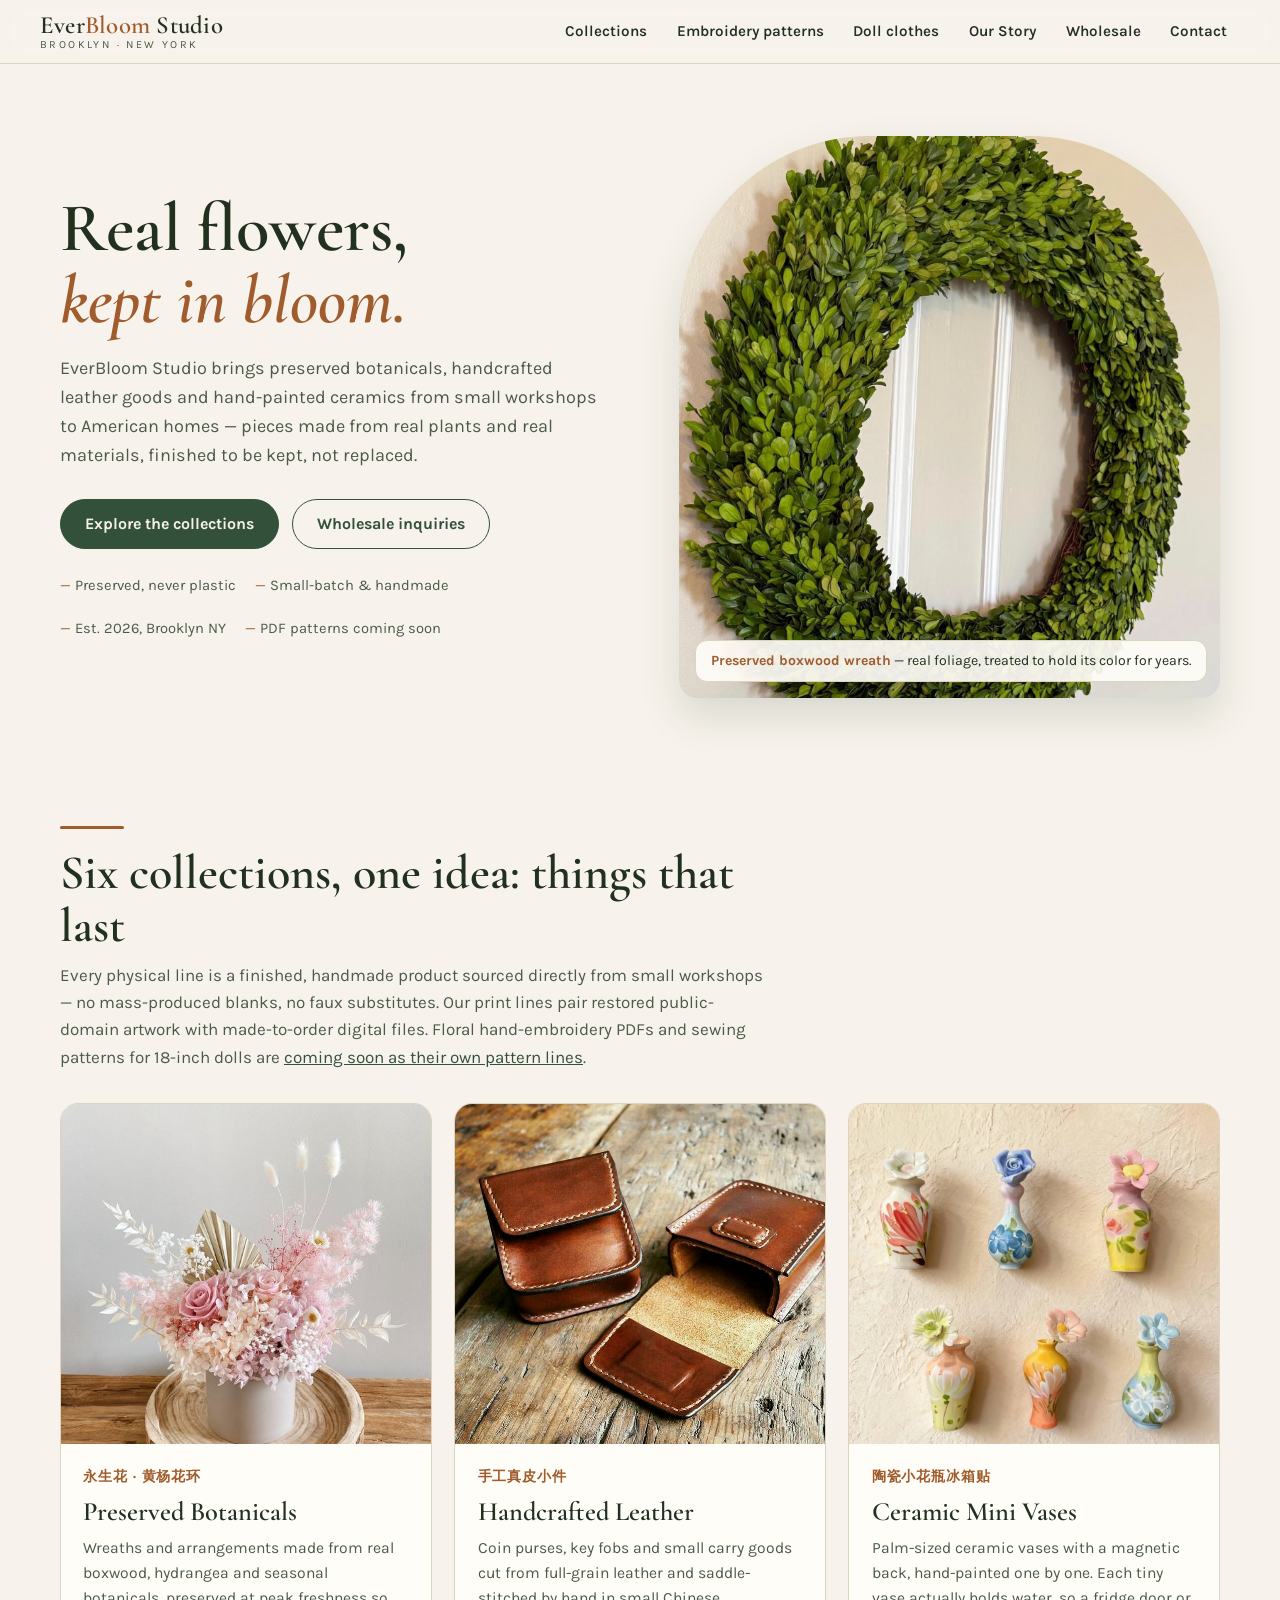
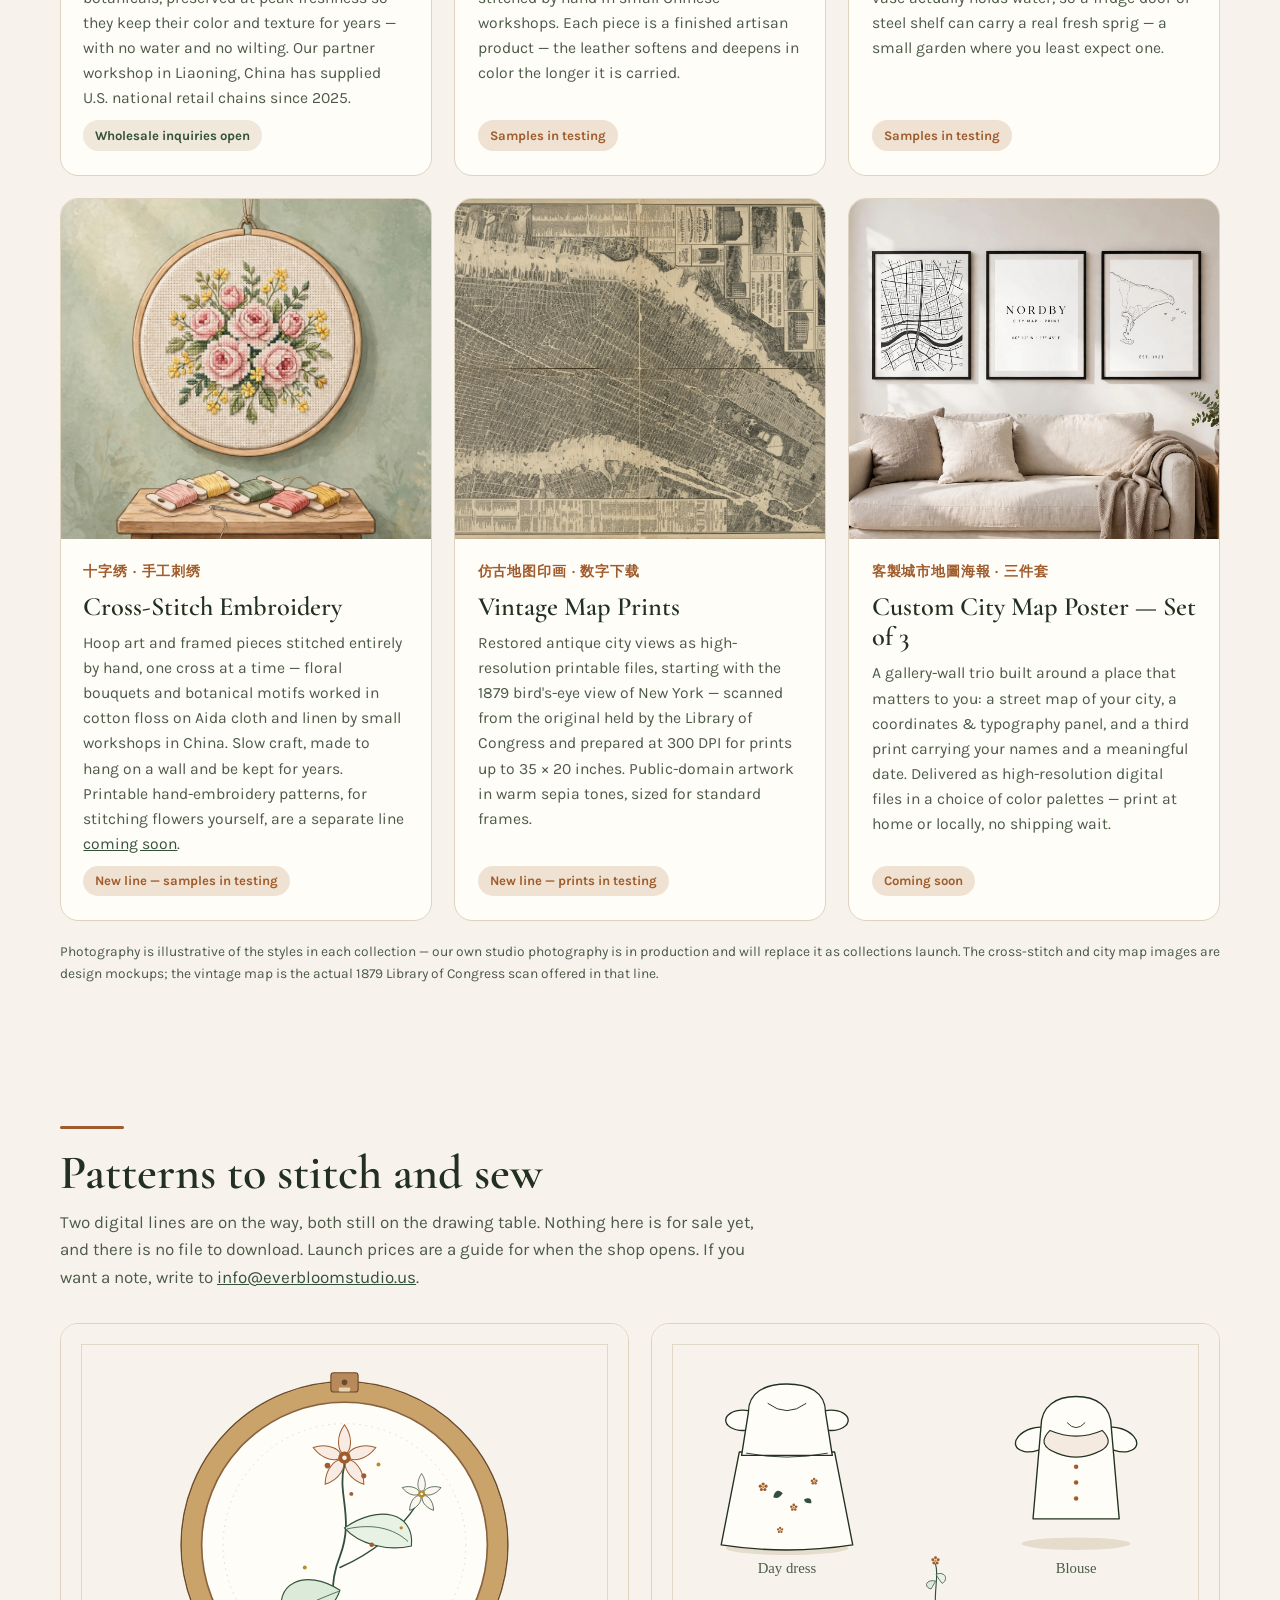
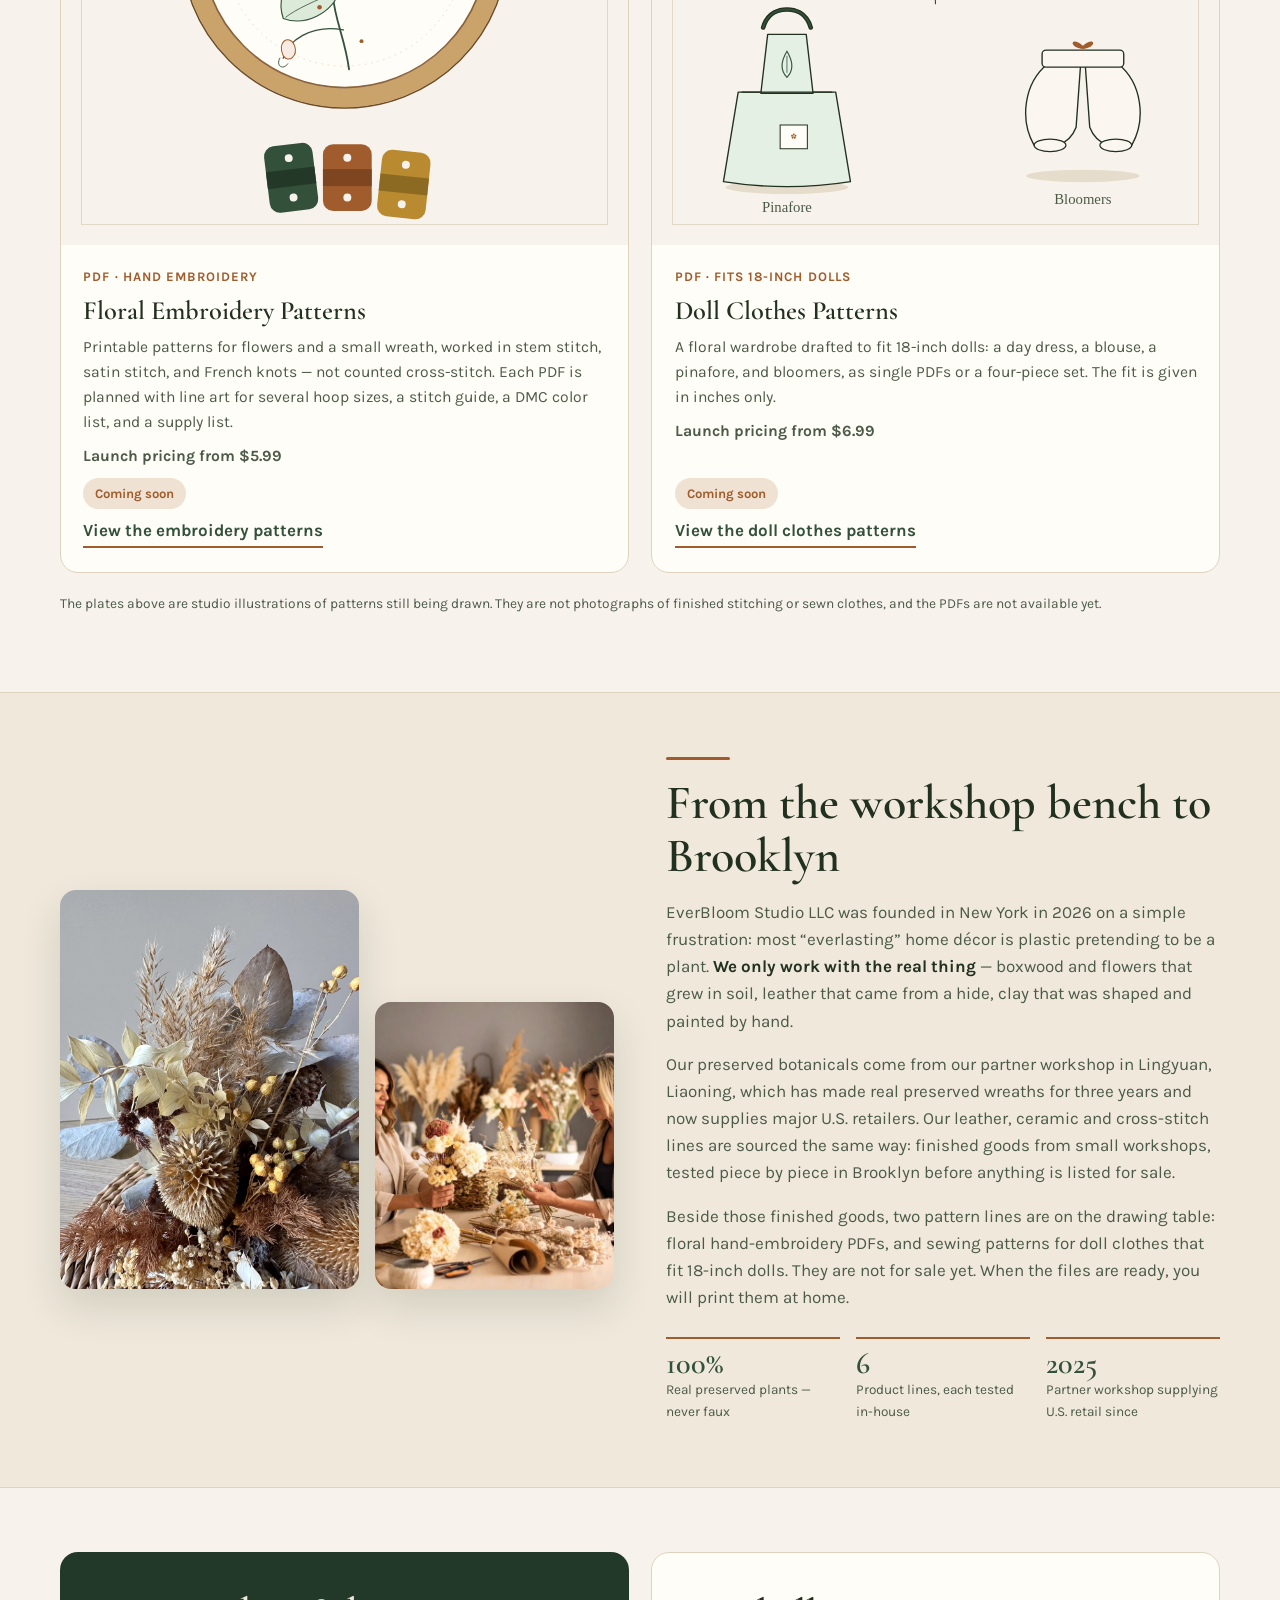
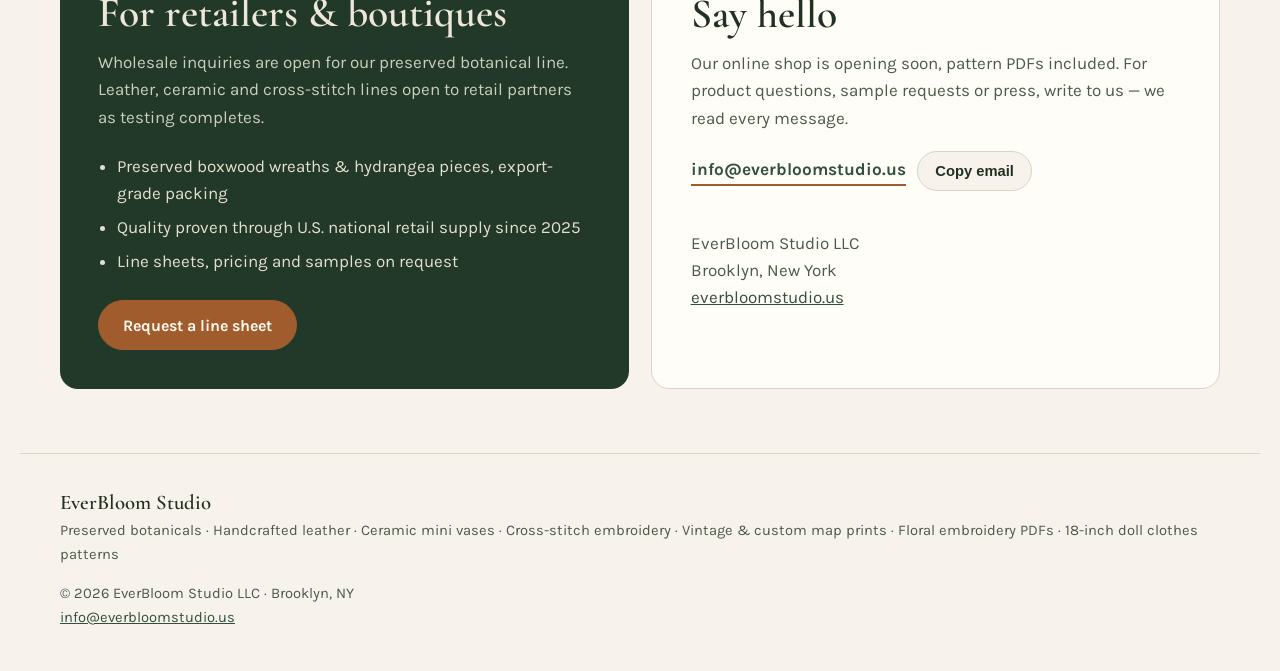
==== index.html @ 7a2fb476 "Add coming-soon pattern pages and a floral site icon Publish floral hand-embroidery PDFs and 18-inch" ====
<!doctype html>
<html lang="en">
  <head>
    <meta charset="utf-8" />
    <meta name="viewport" content="width=device-width, initial-scale=1, viewport-fit=cover" />
    <meta name="color-scheme" content="light dark" />
    <meta name="description" content="EverBloom Studio — preserved botanicals and handcrafted goods, plus coming-soon floral embroidery PDFs and 18-inch doll clothes patterns. Brooklyn, New York." />
    <link rel="canonical" href="https://everbloomstudio.us/" />
    <meta property="og:type" content="website" />
    <meta property="og:site_name" content="EverBloom Studio" />
    <meta property="og:title" content="EverBloom Studio — Preserved Botanicals &amp; Handcrafted Goods" />
    <meta property="og:description" content="Preserved botanicals and handcrafted goods, plus coming-soon floral embroidery PDFs and 18-inch doll clothes patterns. Brooklyn, New York." />
    <meta property="og:url" content="https://everbloomstudio.us/" />
    <meta property="og:image" content="https://everbloomstudio.us/assets/wreath.jpg" />
    <meta property="og:image:alt" content="A lush preserved boxwood wreath hanging on a white interior door" />
    <meta name="twitter:card" content="summary_large_image" />
    <meta name="twitter:title" content="EverBloom Studio — Preserved Botanicals &amp; Handcrafted Goods" />
    <meta name="twitter:description" content="Preserved botanicals and handcrafted goods, plus coming-soon floral embroidery PDFs and 18-inch doll clothes patterns. Brooklyn, New York." />
    <meta name="twitter:image" content="https://everbloomstudio.us/assets/wreath.jpg" />
    <link rel="icon" href="/favicon.ico" sizes="16x16 32x32 48x48" />
    <link rel="icon" href="/favicon.svg" type="image/svg+xml" />
    <link rel="apple-touch-icon" href="/apple-touch-icon.png" />
    <link rel="preload" as="image" href="/assets/wreath.jpg" fetchpriority="high" />
    <title>EverBloom Studio — Preserved Botanicals &amp; Handcrafted Goods</title>
    <link rel="preconnect" href="https://fonts.googleapis.com" />
    <link rel="preconnect" href="https://fonts.gstatic.com" crossorigin />
    <link href="https://fonts.googleapis.com/css2?family=Cormorant+Garamond:ital,wght@0,500;0,600;1,500&family=Karla:wght@400;600;700&display=swap" rel="stylesheet" />
    <style>
      :root {
        --bg: #f7f3ec;
        --bg-soft: #efe8db;
        --surface: #fffdf8;
        --ink: #22301f;
        --ink-soft: #4c5a48;
        --line: #ddd3bf;
        --green: #33513a;
        --green-deep: #22392a;
        --clay: #a05c2c;
        --clay-soft: #f0e2d2;
        --gold: #b98a2f;
        --shadow: 0 18px 40px rgba(34, 48, 31, 0.14);
      }
      @media (prefers-color-scheme: dark) {
        :root {
          --bg: #141a13;
          --bg-soft: #1b241a;
          --surface: #1f2a1e;
          --ink: #ece7d8;
          --ink-soft: #b9bfa9;
          --line: #39442f;
          --green: #9db98f;
          --green-deep: #0f1710;
          --clay: #d99a5b;
          --clay-soft: #33302a;
          --gold: #d3ab55;
          --shadow: 0 18px 40px rgba(0, 0, 0, 0.45);
        }
      }
      * { box-sizing: border-box; }
      html { scroll-behavior: smooth; }
      body {
        margin: 0;
        background: var(--bg);
        color: var(--ink);
        font-family: "Karla", "Segoe UI", system-ui, sans-serif;
        font-size: 17px;
        line-height: 1.6;
      }
      img { display: block; max-width: 100%; height: auto; }
      a { color: var(--green); }
      a:visited { color: var(--green); }
      a:focus-visible, button:focus-visible { outline: 2px solid var(--clay); outline-offset: 3px; }
      button, [role="button"], select, summary, input:not([type="checkbox"], [type="radio"]) { min-height: 2.25rem; }

      .serif { font-family: "Cormorant Garamond", Georgia, serif; }

      /* ---------- Nav ---------- */
      .nav {
        position: sticky; top: 0; z-index: 20;
        display: flex; align-items: center; justify-content: space-between; gap: 1rem; flex-wrap: wrap;
        padding: 0.65rem clamp(1rem, 4vw, 2.5rem);
        background: color-mix(in srgb, var(--bg) 88%, transparent);
        backdrop-filter: blur(10px);
        border-bottom: 1px solid var(--line);
      }
      .brand { text-decoration: none; color: var(--ink); line-height: 1.1; }
      .brand .name { font-family: "Cormorant Garamond", Georgia, serif; font-size: 1.55rem; font-weight: 600; letter-spacing: 0.01em; }
      .brand .name em { color: var(--clay); font-style: normal; }
      .brand .sub { display: block; font-size: 0.68rem; letter-spacing: 0.22em; text-transform: uppercase; color: var(--ink-soft); }
      .nav-links { display: flex; gap: 0.25rem; flex-wrap: wrap; }
      .nav-links a {
        text-decoration: none; color: var(--ink); font-weight: 600; font-size: 0.95rem;
        padding: 0.55rem 0.8rem; border-radius: 999px; min-height: 2.25rem;
        display: inline-flex; align-items: center;
      }
      .nav-links a:hover { background: var(--bg-soft); }

      /* ---------- Hero ---------- */
      .hero {
        display: grid; grid-template-columns: 1.05fr 1fr; gap: clamp(1.5rem, 4vw, 3.5rem);
        align-items: center;
        padding: clamp(2rem, 6vw, 4.5rem) clamp(1rem, 4vw, 2.5rem) clamp(2.5rem, 6vw, 4rem);
        max-width: 1240px; margin: 0 auto;
      }
      .hero h1 {
        font-family: "Cormorant Garamond", Georgia, serif;
        font-size: clamp(2.6rem, 6vw, 4.3rem); font-weight: 600; line-height: 1.04; margin: 0 0 1.1rem;
      }
      .hero h1 .accent { color: var(--clay); font-style: italic; }
      .hero p.lede { font-size: 1.13rem; color: var(--ink-soft); margin: 0 0 1.8rem; max-width: 34rem; }
      .cta-row { display: flex; gap: 0.8rem; flex-wrap: wrap; }
      .btn {
        display: inline-flex; align-items: center; justify-content: center; gap: 0.5rem;
        min-height: 3rem; padding: 0.7rem 1.5rem; border-radius: 999px;
        font-weight: 700; font-size: 1rem; text-decoration: none; border: 1.5px solid var(--green);
        cursor: pointer; transition: transform 0.15s ease, background 0.15s ease;
      }
      .btn-solid { background: var(--green); color: #f5f1e6; }
      @media (prefers-color-scheme: dark) { .btn-solid { color: #131a12; } }
      .btn-solid:hover { transform: translateY(-2px); }
      .btn-ghost { background: transparent; color: var(--green); }
      .btn-ghost:hover { background: var(--bg-soft); }
      .hero-meta { margin-top: 1.6rem; font-size: 0.92rem; color: var(--ink-soft); display: flex; gap: 1.2rem; flex-wrap: wrap; }
      .hero-meta span::before { content: "— "; color: var(--clay); }
      .hero-photo { position: relative; }
      .hero-photo img {
        width: 100%; aspect-ratio: 1 / 1.04; object-fit: cover;
        border-radius: 190px 190px 18px 18px; box-shadow: var(--shadow);
      }
      .hero-photo figcaption {
        position: absolute; left: 1rem; bottom: 1rem;
        background: color-mix(in srgb, var(--surface) 92%, transparent);
        border: 1px solid var(--line); border-radius: 12px;
        padding: 0.55rem 0.9rem; font-size: 0.88rem; color: var(--ink);
      }
      .hero-photo figcaption strong { color: var(--clay); }

      /* ---------- Sections ---------- */
      section { max-width: 1240px; margin: 0 auto; padding: clamp(2.2rem, 6vw, 4rem) clamp(1rem, 4vw, 2.5rem); }
      section[id], .panel[id], main[id] { scroll-margin-top: 92px; }
      .sec-head { max-width: 44rem; margin-bottom: 2rem; }
      .sec-head h2 { font-family: "Cormorant Garamond", Georgia, serif; font-size: clamp(2rem, 4.5vw, 3rem); font-weight: 600; line-height: 1.1; margin: 0 0 0.6rem; }
      .sec-head p { color: var(--ink-soft); margin: 0; }
      .rule { width: 64px; height: 3px; background: var(--clay); border-radius: 2px; margin-bottom: 1.1rem; }

      /* ---------- Collections ---------- */
      .cards { display: grid; grid-template-columns: repeat(3, 1fr); gap: 1.4rem; }
      @media (max-width: 1080px) { .cards { grid-template-columns: repeat(2, 1fr); } }
      .card {
        background: var(--surface); border: 1px solid var(--line); border-radius: 18px;
        overflow: hidden; display: flex; flex-direction: column;
      }
      .card img { width: 100%; aspect-ratio: 1 / 0.92; object-fit: cover; }
      .card-body { padding: 1.3rem 1.4rem 1.5rem; display: flex; flex-direction: column; gap: 0.55rem; flex: 1; }
      .card h3 { font-family: "Cormorant Garamond", Georgia, serif; font-size: 1.65rem; font-weight: 600; margin: 0; line-height: 1.15; }
      .card .zh { color: var(--clay); font-weight: 700; font-size: 0.9rem; letter-spacing: 0.06em; }
      .card p { margin: 0; color: var(--ink-soft); font-size: 0.98rem; }
      .tag {
        margin-top: auto; align-self: flex-start;
        background: var(--clay-soft); color: var(--clay);
        font-size: 0.82rem; font-weight: 700; padding: 0.3rem 0.75rem; border-radius: 999px;
      }
      .tag.green { background: var(--bg-soft); color: var(--green); }
      .kicker { color: var(--clay); font-weight: 700; font-size: 0.82rem; letter-spacing: 0.08em; text-transform: uppercase; }
      .cards.pair { grid-template-columns: 1fr 1fr; }
      .card-price { margin: 0; font-weight: 700; color: var(--ink); font-size: 0.95rem; }
      .card .more { font-weight: 700; color: var(--green); text-decoration: none; border-bottom: 2px solid var(--clay); align-self: flex-start; padding-bottom: 1px; }

      /* ---------- Story ---------- */
      .story-wrap { background: var(--bg-soft); border-top: 1px solid var(--line); border-bottom: 1px solid var(--line); }
      .story { display: grid; grid-template-columns: 1fr 1fr; gap: clamp(1.5rem, 4vw, 3.5rem); align-items: center; }
      .story-photos { display: grid; grid-template-columns: 1.25fr 1fr; gap: 1rem; align-items: end; }
      .story-photos img { border-radius: 16px; box-shadow: var(--shadow); width: 100%; object-fit: cover; }
      .story-photos .tall { aspect-ratio: 3 / 4; }
      .story-photos .small { aspect-ratio: 3 / 3.6; }
      .story h2 { font-family: "Cormorant Garamond", Georgia, serif; font-size: clamp(2rem, 4.5vw, 3rem); font-weight: 600; line-height: 1.1; margin: 0 0 1rem; }
      .story p { color: var(--ink-soft); margin: 0 0 1rem; }
      .story p strong { color: var(--ink); }
      .facts { display: grid; grid-template-columns: repeat(3, 1fr); gap: 1rem; margin-top: 1.6rem; }
      .fact { border-top: 2px solid var(--clay); padding-top: 0.6rem; }
      .fact .num { font-family: "Cormorant Garamond", Georgia, serif; font-size: 1.9rem; font-weight: 600; color: var(--green); line-height: 1; }
      .fact .lbl { font-size: 0.85rem; color: var(--ink-soft); }

      /* ---------- Wholesale / contact ---------- */
      .split { display: grid; grid-template-columns: 1fr 1fr; gap: 1.4rem; }
      .panel { border-radius: 18px; padding: clamp(1.5rem, 3.5vw, 2.4rem); }
      .panel-dark { background: var(--green-deep); color: #ece7d8; }
      .panel-dark h2 { font-family: "Cormorant Garamond", Georgia, serif; font-size: clamp(1.9rem, 4vw, 2.6rem); font-weight: 600; margin: 0 0 0.8rem; line-height: 1.12; }
      .panel-dark p { color: #c9cfba; margin: 0 0 1.4rem; }
      .panel-dark ul { margin: 0 0 1.6rem; padding-left: 1.15rem; color: #e4e0cf; }
      .panel-dark li { margin-bottom: 0.4rem; }
      .panel-light { background: var(--surface); border: 1px solid var(--line); }
      .panel-light h2 { font-family: "Cormorant Garamond", Georgia, serif; font-size: clamp(1.9rem, 4vw, 2.6rem); font-weight: 600; margin: 0 0 0.8rem; line-height: 1.12; }
      .panel-light p { color: var(--ink-soft); margin: 0 0 1.2rem; }
      .btn-clay { background: var(--clay); border-color: var(--clay); color: #fff8ef; }
      .btn-clay:hover { transform: translateY(-2px); }
      .mail-row { display: flex; gap: 0.7rem; flex-wrap: wrap; align-items: center; }
      .mail-addr {
        font-weight: 700; font-size: 1.08rem; color: var(--green); text-decoration: none;
        border-bottom: 2px solid var(--clay); padding-bottom: 1px;
      }
      .copy-btn {
        border: 1.5px solid var(--line); background: var(--bg); color: var(--ink);
        border-radius: 999px; padding: 0.5rem 1.1rem; font-weight: 700; font-size: 0.92rem; cursor: pointer;
        min-height: 2.5rem;
      }
      .copy-btn:hover { background: var(--bg-soft); }
      .copy-note { font-size: 0.88rem; color: var(--ink-soft); min-height: 1.4em; }

      footer {
        border-top: 1px solid var(--line);
        padding: 2rem clamp(1rem, 4vw, 2.5rem) 2.6rem;
        max-width: 1240px; margin: 0 auto;
        display: flex; justify-content: space-between; gap: 1rem; flex-wrap: wrap;
        color: var(--ink-soft); font-size: 0.92rem;
      }
      footer .fname { font-family: "Cormorant Garamond", Georgia, serif; font-size: 1.3rem; color: var(--ink); font-weight: 600; }

      @media (prefers-reduced-motion: reduce) {
        html { scroll-behavior: auto; }
        .btn:hover { transform: none; }
      }
      .photo-note { margin-top: 1.2rem; font-size: 0.86rem; color: var(--ink-soft); }

      @media (max-width: 1040px) {
        .nav { align-items: flex-start; }
        .nav-links { width: 100%; }
      }
      @media (max-width: 860px) {
        .nav { padding: 0.5rem 1rem; gap: 0.4rem 0.75rem; align-items: flex-start; }
        .nav-links { width: 100%; }
        .cards.pair { grid-template-columns: 1fr; }
        .brand .name { font-size: 1.32rem; white-space: nowrap; }
        .brand .sub { font-size: 0.6rem; letter-spacing: 0.18em; white-space: nowrap; margin-top: 0.15rem; }
        .nav-links { gap: 0.1rem; }
        section[id], .panel[id], main[id] { scroll-margin-top: 76px; }
        .hero { grid-template-columns: 1fr; padding-top: 1.6rem; }
        .hero-photo img { aspect-ratio: 4 / 3.4; border-radius: 120px 120px 16px 16px; }
        .cards { grid-template-columns: 1fr; }
        .story { grid-template-columns: 1fr; }
        .split { grid-template-columns: 1fr; }
        .facts { grid-template-columns: repeat(3, 1fr); gap: 0.7rem; }
        .nav-links a { padding: 0.45rem 0.5rem; font-size: 0.88rem; }
      }
    </style>
    <script type="application/ld+json">
      {
        "@context": "https://schema.org",
        "@graph": [
          {
            "@type": "Organization",
            "@id": "https://everbloomstudio.us/#organization",
            "name": "EverBloom Studio",
            "legalName": "EverBloom Studio LLC",
            "url": "https://everbloomstudio.us/",
            "email": "info@everbloomstudio.us",
            "description": "Preserved botanicals, handcrafted leather goods, ceramic mini vases, cross-stitch embroidery, vintage and custom map prints, plus coming-soon floral hand-embroidery PDFs and 18-inch doll clothes sewing patterns. Designed in Brooklyn, New York.",
            "address": {
              "@type": "PostalAddress",
              "addressLocality": "Brooklyn",
              "addressRegion": "NY"
            },
            "foundingDate": "2026",
            "foundingLocation": {
              "@type": "Place",
              "name": "New York"
            }
          },
          {
            "@type": "WebSite",
            "@id": "https://everbloomstudio.us/#website",
            "url": "https://everbloomstudio.us/",
            "name": "EverBloom Studio",
            "description": "EverBloom Studio — preserved botanicals, handcrafted leather goods, ceramic mini vases, cross-stitch embroidery, vintage and custom map prints, plus coming-soon floral hand-embroidery PDFs and 18-inch doll clothes sewing patterns. Designed in Brooklyn, New York.",
            "inLanguage": "en",
            "publisher": {
              "@id": "https://everbloomstudio.us/#organization"
            },
            "hasPart": [
              {
                "@type": "WebPage",
                "name": "Floral hand embroidery PDF patterns",
                "url": "https://everbloomstudio.us/patterns/embroidery/"
              },
              {
                "@type": "WebPage",
                "name": "Doll clothes sewing patterns for 18-inch dolls",
                "url": "https://everbloomstudio.us/patterns/doll-clothes/"
              }
            ]
          }
        ]
      }
    </script>
  </head>
  <body>
    <header class="nav">
      <a class="brand" href="#top">
        <span class="name">Ever<em>Bloom</em> Studio</span>
        <span class="sub">Brooklyn · New York</span>
      </a>
      <nav class="nav-links" aria-label="Main">
        <a href="#collections">Collections</a>
        <a href="/patterns/embroidery/">Embroidery patterns</a>
        <a href="/patterns/doll-clothes/">Doll clothes</a>
        <a href="#story">Our Story</a>
        <a href="#wholesale">Wholesale</a>
        <a href="#contact">Contact</a>
      </nav>
    </header>

    <main id="top">
      <!-- Hero -->
      <div class="hero">
        <div>
          <h1>Real flowers,<br /><span class="accent">kept in bloom.</span></h1>
          <p class="lede">
            EverBloom Studio brings preserved botanicals, handcrafted leather goods and
            hand-painted ceramics from small workshops to American homes — pieces made
            from real plants and real materials, finished to be kept, not replaced.
          </p>
          <div class="cta-row">
            <a class="btn btn-solid" href="#collections">Explore the collections</a>
            <a class="btn btn-ghost" href="#wholesale">Wholesale inquiries</a>
          </div>
          <div class="hero-meta">
            <span>Preserved, never plastic</span>
            <span>Small-batch &amp; handmade</span>
            <span>Est. 2026, Brooklyn NY</span>
            <span>PDF patterns coming soon</span>
          </div>
        </div>
        <figure class="hero-photo" style="margin:0">
          <img src="/assets/wreath.jpg" width="1588" height="1588" alt="A lush preserved boxwood wreath hanging on a white interior door" fetchpriority="high" />
          <figcaption><strong>Preserved boxwood wreath</strong> — real foliage, treated to hold its color for years.</figcaption>
        </figure>
      </div>

      <!-- Collections -->
      <section id="collections">
        <div class="sec-head reveal">
          <div class="rule"></div>
          <h2>Six collections, one idea: things that last</h2>
          <p>Every physical line is a finished, handmade product sourced directly from small workshops — no mass-produced blanks, no faux substitutes. Our print lines pair restored public-domain artwork with made-to-order digital files. Floral hand-embroidery PDFs and sewing patterns for 18-inch dolls are <a href="#patterns">coming soon as their own pattern lines</a>.</p>
        </div>
        <div class="cards">
          <article class="card reveal">
            <img src="/assets/preserved-botanicals.jpg" width="564" height="752" alt="A preserved flower arrangement with pink roses, hydrangea and pampas grass in a ceramic vase on a wooden slab" loading="lazy" />
            <div class="card-body">
              <span class="zh">永生花 · 黄杨花环</span>
              <h3>Preserved Botanicals</h3>
              <p>
                Wreaths and arrangements made from real boxwood, hydrangea and seasonal
                botanicals, preserved at peak freshness so they keep their color and
                texture for years — with no water and no wilting. Our partner workshop
                in Liaoning, China has supplied U.S. national retail chains since 2025.
              </p>
              <span class="tag green">Wholesale inquiries open</span>
            </div>
          </article>
          <article class="card reveal">
            <img src="/assets/leather-goods.jpg" width="736" height="736" alt="Two handmade full-grain leather coin purses, one open showing the suede interior, on a wooden table" loading="lazy" />
            <div class="card-body">
              <span class="zh">手工真皮小件</span>
              <h3>Handcrafted Leather</h3>
              <p>
                Coin purses, key fobs and small carry goods cut from full-grain leather
                and saddle-stitched by hand in small Chinese workshops. Each piece is a
                finished artisan product — the leather softens and deepens in color
                the longer it is carried.
              </p>
              <span class="tag">Samples in testing</span>
            </div>
          </article>
          <article class="card reveal">
            <img src="/assets/ceramic-mini-vases.jpg" width="1080" height="1080" alt="Six hand-painted ceramic mini vase magnets in pastel colors, each topped with a small ceramic flower" loading="lazy" />
            <div class="card-body">
              <span class="zh">陶瓷小花瓶冰箱贴</span>
              <h3>Ceramic Mini Vases</h3>
              <p>
                Palm-sized ceramic vases with a magnetic back, hand-painted one by one.
                Each tiny vase actually holds water, so a fridge door or steel shelf
                can carry a real fresh sprig — a small garden where you least expect one.
              </p>
              <span class="tag">Samples in testing</span>
            </div>
          </article>
          <article class="card reveal">
            <img src="/assets/cross-stitch.jpg" width="1600" height="1600" alt="Illustrated mockup of a floral cross-stitch bouquet in pink and yellow thread in a wooden embroidery hoop, with bobbins of embroidery floss below" loading="lazy" />
            <div class="card-body">
              <span class="zh">十字绣 · 手工刺绣</span>
              <h3>Cross-Stitch Embroidery</h3>
              <p>
                Hoop art and framed pieces stitched entirely by hand, one cross at a
                time — floral bouquets and botanical motifs worked in cotton floss on
                Aida cloth and linen by small workshops in China. Slow craft, made to
                hang on a wall and be kept for years. Printable hand-embroidery
                patterns, for stitching flowers yourself, are a separate line
                <a href="/patterns/embroidery/">coming soon</a>.
              </p>
              <span class="tag">New line — samples in testing</span>
            </div>
          </article>
          <article class="card reveal">
            <img src="/assets/vintage-map.jpg" width="1600" height="903" alt="Sepia antique bird's-eye view of New York City from 1879, showing Manhattan, the harbor filled with sailing ships and the Brooklyn Bridge" loading="lazy" />
            <div class="card-body">
              <span class="zh">仿古地图印画 · 数字下载</span>
              <h3>Vintage Map Prints</h3>
              <p>
                Restored antique city views as high-resolution printable files, starting
                with the 1879 bird's-eye view of New York — scanned from the original
                held by the Library of Congress and prepared at 300 DPI for prints up
                to 35 × 20 inches. Public-domain artwork in warm sepia tones, sized
                for standard frames.
              </p>
              <span class="tag">New line — prints in testing</span>
            </div>
          </article>
          <article class="card reveal">
            <img src="/assets/custom-city-maps.jpg" width="1920" height="1280" alt="A set of three framed city map posters above a linen sofa — a street map, a coordinates and typography panel, and a line map with a commemorative date" loading="lazy" />
            <div class="card-body">
              <span class="zh">客製城市地圖海報 · 三件套</span>
              <h3>Custom City Map Poster — Set of 3</h3>
              <p>
                A gallery-wall trio built around a place that matters to you: a street
                map of your city, a coordinates &amp; typography panel, and a third
                print carrying your names and a meaningful date. Delivered as
                high-resolution digital files in a choice of color palettes — print
                at home or locally, no shipping wait.
              </p>
              <span class="tag">Coming soon</span>
            </div>
          </article>
        </div>
        <p class="photo-note">Photography is illustrative of the styles in each collection — our own studio photography is in production and will replace it as collections launch. The cross-stitch and city map images are design mockups; the vintage map is the actual 1879 Library of Congress scan offered in that line.</p>
      </section>

      <section id="patterns">
        <div class="sec-head">
          <div class="rule"></div>
          <h2>Patterns to stitch and sew</h2>
          <p>Two digital lines are on the way, both still on the drawing table. Nothing here is for sale yet, and there is no file to download. Launch prices are a guide for when the shop opens. If you want a note, write to <a href="mailto:info@everbloomstudio.us">info@everbloomstudio.us</a>.</p>
        </div>
        <div class="cards pair">
          <article class="card">
            <img src="/assets/patterns/floral-embroidery-hoop.svg" width="1000" height="920" alt="Illustration of a wooden embroidery hoop with a flowering stem in line art, and three skeins of thread below" loading="lazy" />
            <div class="card-body">
              <span class="kicker">PDF · Hand embroidery</span>
              <h3>Floral Embroidery Patterns</h3>
              <p>
                Printable patterns for flowers and a small wreath, worked in stem stitch,
                satin stitch, and French knots — not counted cross-stitch. Each PDF is
                planned with line art for several hoop sizes, a stitch guide, a DMC color
                list, and a supply list.
              </p>
              <p class="card-price">Launch pricing from $5.99</p>
              <span class="tag">Coming soon</span>
              <a class="more" href="/patterns/embroidery/">View the embroidery patterns</a>
            </div>
          </article>
          <article class="card">
            <img src="/assets/patterns/doll-wardrobe.svg" width="1000" height="920" alt="Illustration of four garments that fit 18-inch dolls: a floral day dress, a blouse, a pinafore, and bloomers" loading="lazy" />
            <div class="card-body">
              <span class="kicker">PDF · Fits 18-inch dolls</span>
              <h3>Doll Clothes Patterns</h3>
              <p>
                A floral wardrobe drafted to fit 18-inch dolls: a day dress, a blouse,
                a pinafore, and bloomers, as single PDFs or a four-piece set. The fit
                is given in inches only.
              </p>
              <p class="card-price">Launch pricing from $6.99</p>
              <span class="tag">Coming soon</span>
              <a class="more" href="/patterns/doll-clothes/">View the doll clothes patterns</a>
            </div>
          </article>
        </div>
        <p class="photo-note">The plates above are studio illustrations of patterns still being drawn. They are not photographs of finished stitching or sewn clothes, and the PDFs are not available yet.</p>
      </section>

      <!-- Story -->
      <div class="story-wrap">
        <section id="story" class="story">
          <div class="story-photos reveal">
            <img class="tall" src="/assets/botanicals-detail.jpg" width="1875" height="2500" alt="Preserved botanicals in muted earth tones — eucalyptus leaves, pampas grass and dried seed heads" loading="lazy" />
            <img class="small" src="/assets/workshop-florists.jpg" width="800" height="622" alt="Two florists arranging dried and preserved flower bouquets at a workshop table" loading="lazy" />
          </div>
          <div class="reveal">
            <div class="rule"></div>
            <h2>From the workshop bench to Brooklyn</h2>
            <p>
              EverBloom Studio LLC was founded in New York in 2026 on a simple
              frustration: most “everlasting” home décor is plastic pretending to be a
              plant. <strong>We only work with the real thing</strong> — boxwood and
              flowers that grew in soil, leather that came from a hide, clay that was
              shaped and painted by hand.
            </p>
            <p>
              Our preserved botanicals come from our partner workshop in Lingyuan,
              Liaoning, which has made real preserved wreaths for three years and now
              supplies major U.S. retailers. Our leather, ceramic and cross-stitch lines are sourced
              the same way: finished goods from small workshops, tested piece by piece
              in Brooklyn before anything is listed for sale.
            </p>
            <p>
              Beside those finished goods, two pattern lines are on the drawing table:
              floral hand-embroidery PDFs, and sewing patterns for doll clothes that
              fit 18-inch dolls. They are not for sale yet. When the files are ready,
              you will print them at home.
            </p>
            <div class="facts">
              <div class="fact"><div class="num">100%</div><div class="lbl">Real preserved plants — never faux</div></div>
              <div class="fact"><div class="num">6</div><div class="lbl">Product lines, each tested in-house</div></div>
              <div class="fact"><div class="num">2025</div><div class="lbl">Partner workshop supplying U.S. retail since</div></div>
            </div>
          </div>
        </section>
      </div>

      <!-- Wholesale + Contact -->
      <section>
        <div class="split">
          <div class="panel panel-dark reveal" id="wholesale">
            <h2>For retailers &amp; boutiques</h2>
            <p>
              Wholesale inquiries are open for our preserved botanical line.
              Leather, ceramic and cross-stitch lines open to retail partners as testing completes.
            </p>
            <ul>
              <li>Preserved boxwood wreaths &amp; hydrangea pieces, export-grade packing</li>
              <li>Quality proven through U.S. national retail supply since 2025</li>
              <li>Line sheets, pricing and samples on request</li>
            </ul>
            <a class="btn btn-clay" href="mailto:info@everbloomstudio.us?subject=Wholesale%20inquiry%20—%20EverBloom%20Studio">Request a line sheet</a>
          </div>
          <div class="panel panel-light reveal" id="contact">
            <h2>Say hello</h2>
            <p>
              Our online shop is opening soon, pattern PDFs included. For product questions, sample requests
              or press, write to us — we read every message.
            </p>
            <div class="mail-row">
              <a class="mail-addr" href="mailto:info@everbloomstudio.us">info@everbloomstudio.us</a>
              <button class="copy-btn" id="copyBtn" type="button">Copy email</button>
            </div>
            <p class="copy-note" id="copyNote" aria-live="polite"></p>
            <p style="margin-top:1rem">
              EverBloom Studio LLC<br />
              Brooklyn, New York<br />
              <a href="https://everbloomstudio.us">everbloomstudio.us</a>
            </p>
          </div>
        </div>
      </section>
    </main>

    <footer>
      <div>
        <div class="fname">EverBloom Studio</div>
        <div>Preserved botanicals · Handcrafted leather · Ceramic mini vases · Cross-stitch embroidery · Vintage &amp; custom map prints · Floral embroidery PDFs · 18-inch doll clothes patterns</div>
      </div>
      <div>
        © 2026 EverBloom Studio LLC · Brooklyn, NY<br />
        <a href="mailto:info@everbloomstudio.us">info@everbloomstudio.us</a>
      </div>
    </footer>

    <script>
      // Copy-email button
      (function () {
        var btn = document.getElementById('copyBtn');
        var note = document.getElementById('copyNote');
        var email = 'info@everbloomstudio.us';
        btn.addEventListener('click', function () {
          function done() { note.textContent = 'Copied — paste it into your mail app.'; }
          function fallback() {
            var ta = document.createElement('textarea');
            ta.value = email; ta.style.position = 'fixed'; ta.style.opacity = '0';
            document.body.appendChild(ta); ta.select();
            try { document.execCommand('copy'); done(); }
            catch (e) { note.textContent = email; }
            document.body.removeChild(ta);
          }
          if (navigator.clipboard && navigator.clipboard.writeText) {
            navigator.clipboard.writeText(email).then(done, fallback);
          } else { fallback(); }
        });
      })();

    </script>
  </body>
</html>
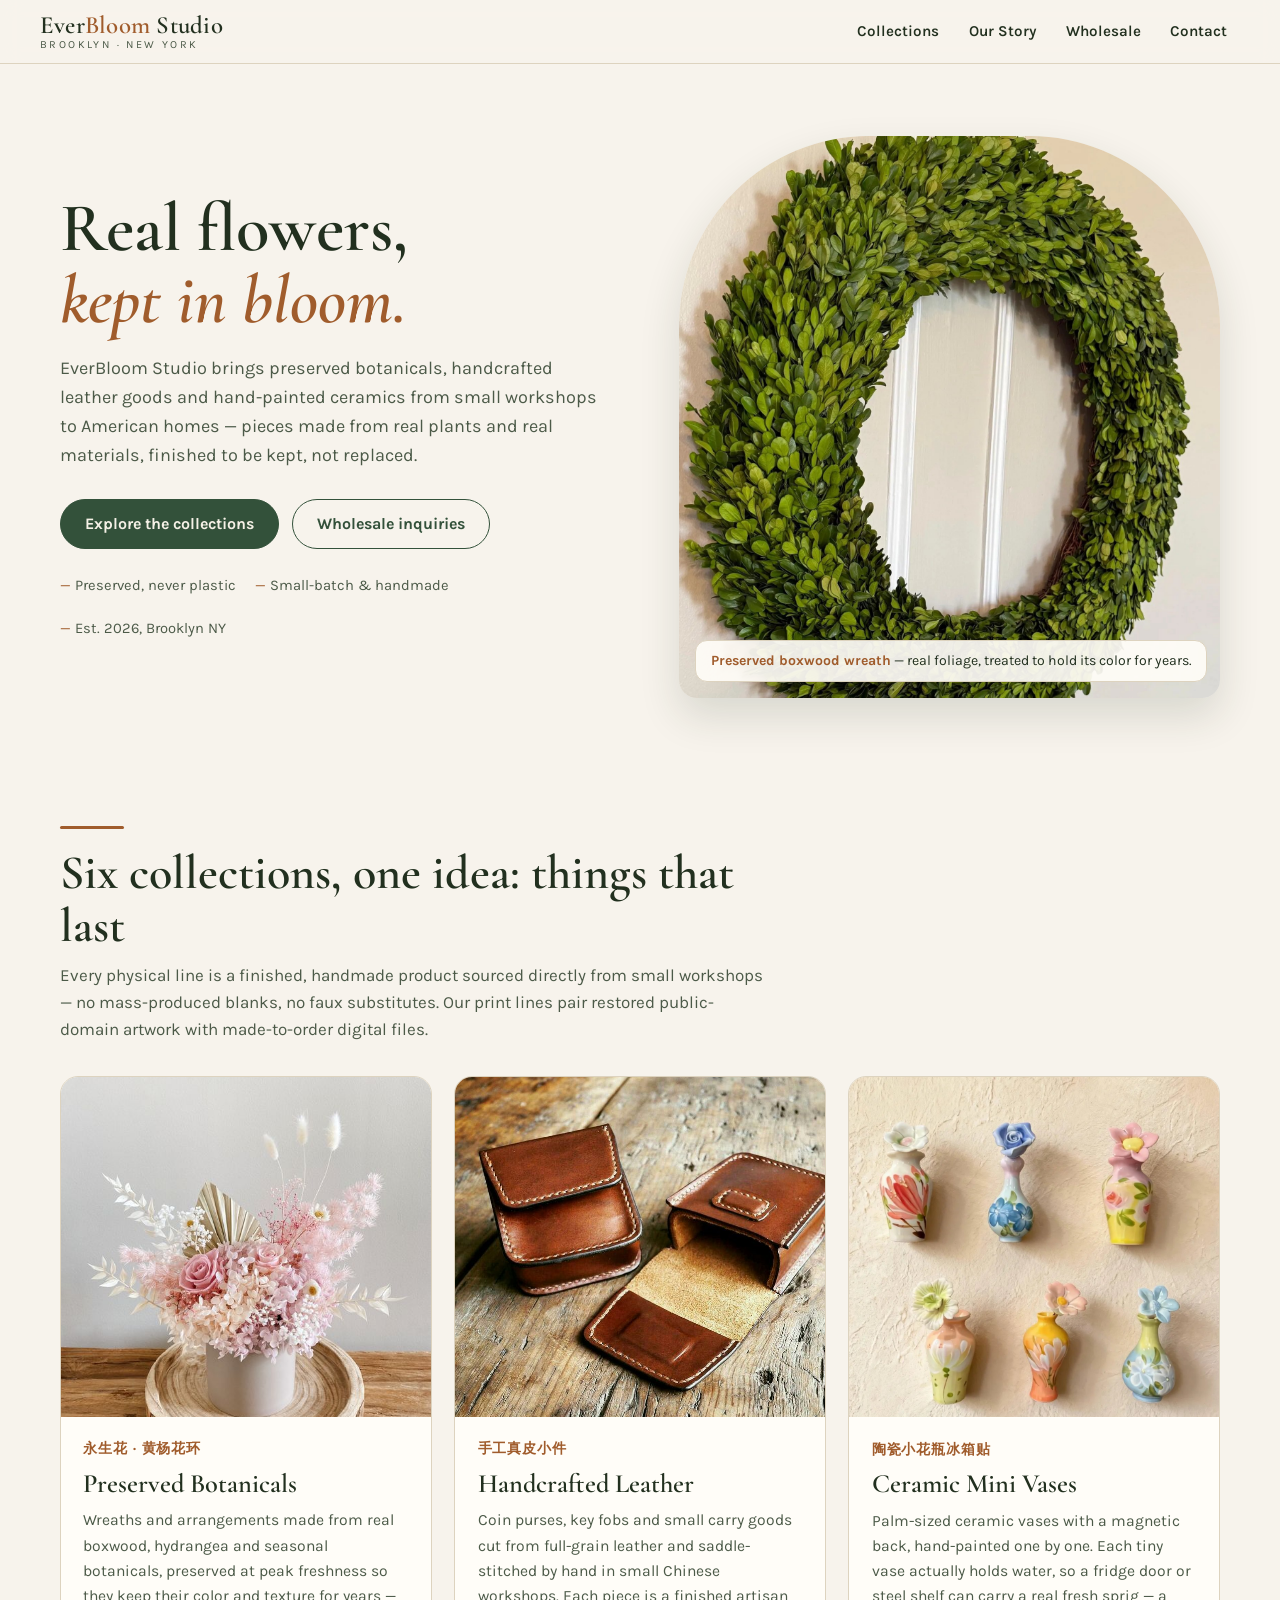
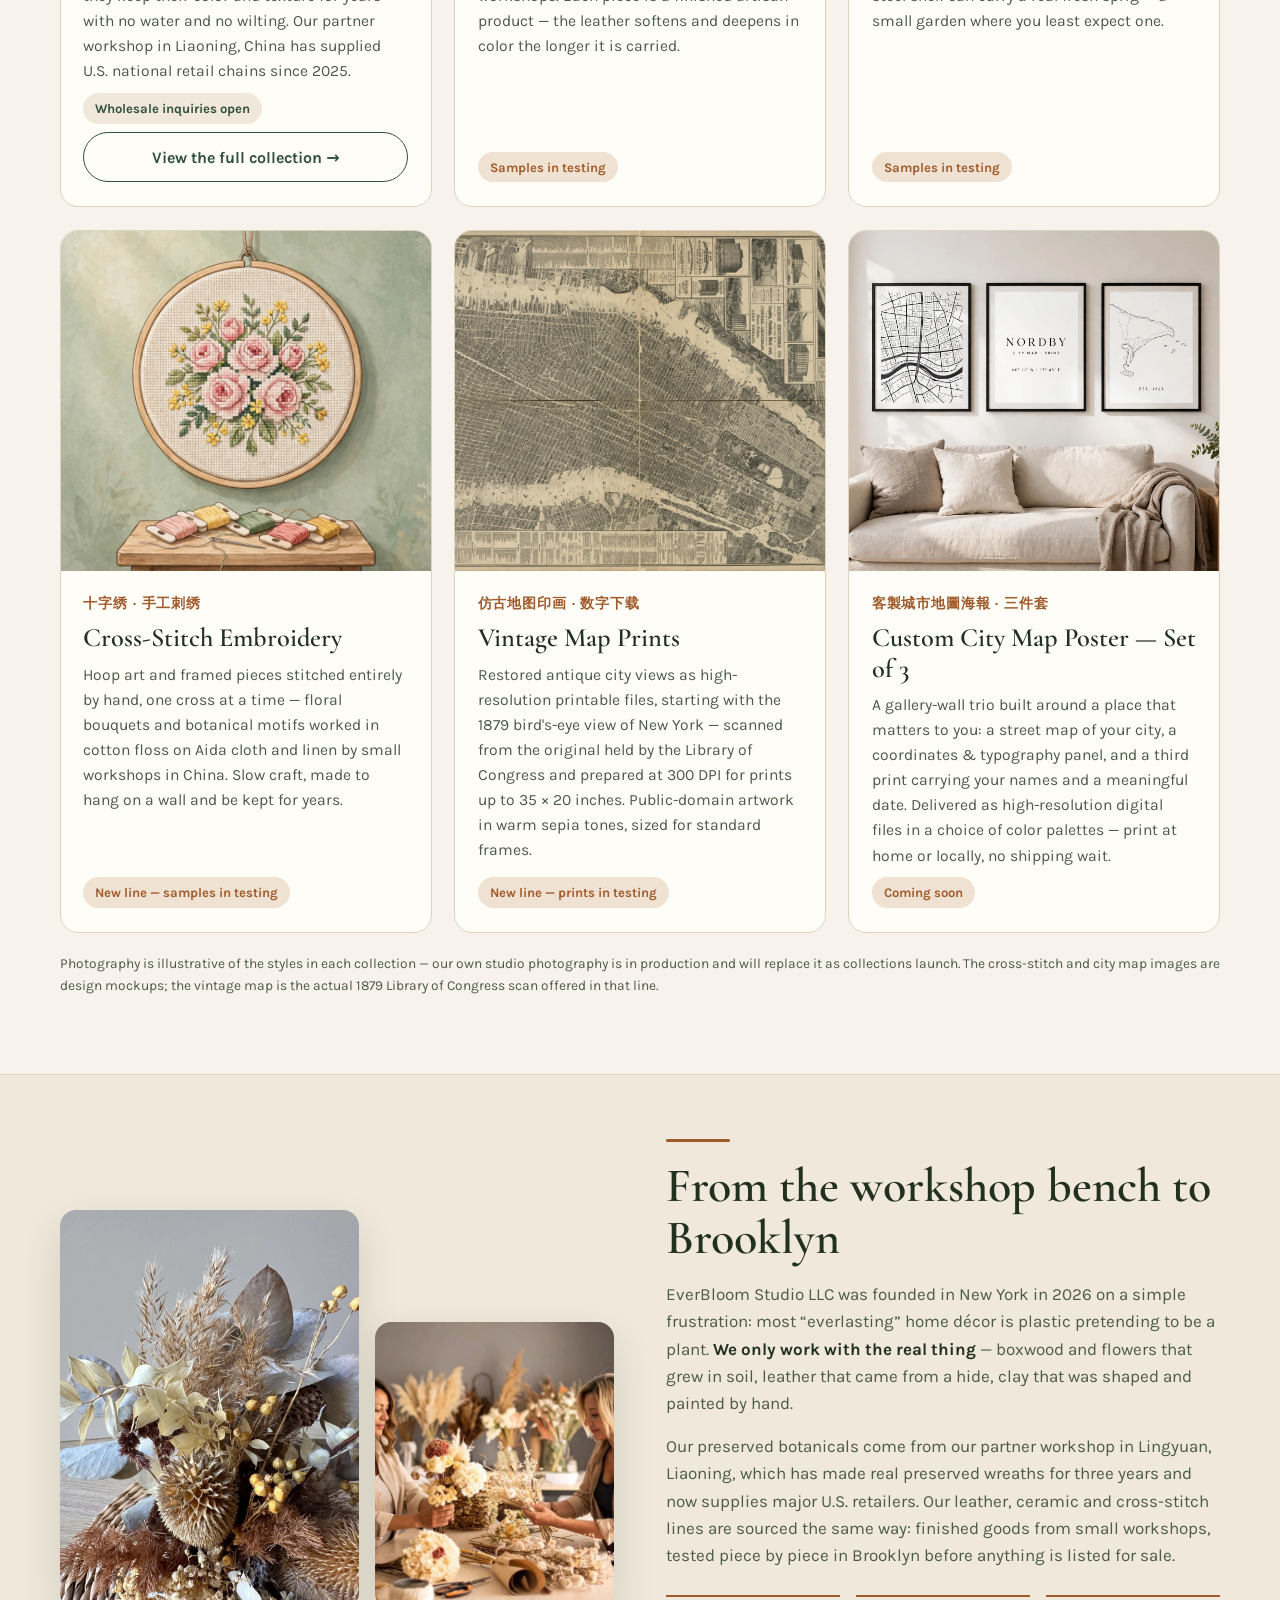
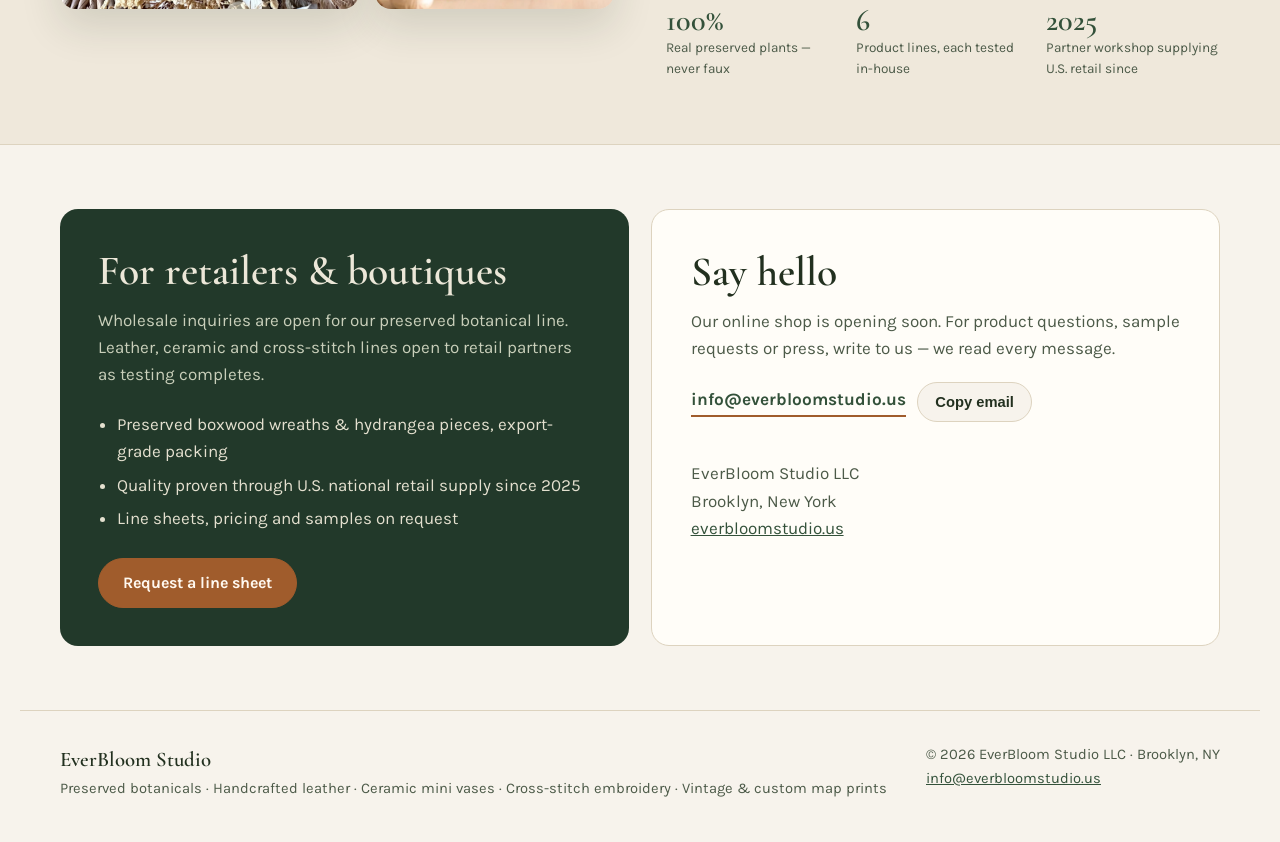
==== commit a9fdd3f1: "Link gallery page from homepage; add preserved botanicals gallery" ====
--- a/index.html
+++ b/index.html
@@ -4,23 +4,16 @@
     <meta charset="utf-8" />
     <meta name="viewport" content="width=device-width, initial-scale=1, viewport-fit=cover" />
     <meta name="color-scheme" content="light dark" />
-    <meta name="description" content="EverBloom Studio — preserved botanicals and handcrafted goods, plus coming-soon floral embroidery PDFs and 18-inch doll clothes patterns. Brooklyn, New York." />
+    <meta name="description" content="EverBloom Studio — preserved botanicals, handcrafted leather goods, ceramic mini vases, cross-stitch embroidery, vintage map prints and custom city map posters. Designed in Brooklyn, New York." />
     <link rel="canonical" href="https://everbloomstudio.us/" />
     <meta property="og:type" content="website" />
     <meta property="og:site_name" content="EverBloom Studio" />
     <meta property="og:title" content="EverBloom Studio — Preserved Botanicals &amp; Handcrafted Goods" />
-    <meta property="og:description" content="Preserved botanicals and handcrafted goods, plus coming-soon floral embroidery PDFs and 18-inch doll clothes patterns. Brooklyn, New York." />
+    <meta property="og:description" content="Preserved botanicals, handcrafted leather goods, ceramic mini vases, cross-stitch embroidery, vintage map prints and custom city map posters. Designed in Brooklyn, New York." />
     <meta property="og:url" content="https://everbloomstudio.us/" />
     <meta property="og:image" content="https://everbloomstudio.us/assets/wreath.jpg" />
-    <meta property="og:image:alt" content="A lush preserved boxwood wreath hanging on a white interior door" />
     <meta name="twitter:card" content="summary_large_image" />
-    <meta name="twitter:title" content="EverBloom Studio — Preserved Botanicals &amp; Handcrafted Goods" />
-    <meta name="twitter:description" content="Preserved botanicals and handcrafted goods, plus coming-soon floral embroidery PDFs and 18-inch doll clothes patterns. Brooklyn, New York." />
-    <meta name="twitter:image" content="https://everbloomstudio.us/assets/wreath.jpg" />
-    <link rel="icon" href="/favicon.ico" sizes="16x16 32x32 48x48" />
-    <link rel="icon" href="/favicon.svg" type="image/svg+xml" />
-    <link rel="apple-touch-icon" href="/apple-touch-icon.png" />
-    <link rel="preload" as="image" href="/assets/wreath.jpg" fetchpriority="high" />
+    <link rel="icon" href="data:," />
     <title>EverBloom Studio — Preserved Botanicals &amp; Handcrafted Goods</title>
     <link rel="preconnect" href="https://fonts.googleapis.com" />
     <link rel="preconnect" href="https://fonts.gstatic.com" crossorigin />
@@ -66,10 +59,8 @@
         font-size: 17px;
         line-height: 1.6;
       }
-      img { display: block; max-width: 100%; height: auto; }
+      img { display: block; max-width: 100%; }
       a { color: var(--green); }
-      a:visited { color: var(--green); }
-      a:focus-visible, button:focus-visible { outline: 2px solid var(--clay); outline-offset: 3px; }
       button, [role="button"], select, summary, input:not([type="checkbox"], [type="radio"]) { min-height: 2.25rem; }
 
       .serif { font-family: "Cormorant Garamond", Georgia, serif; }
@@ -77,7 +68,7 @@
       /* ---------- Nav ---------- */
       .nav {
         position: sticky; top: 0; z-index: 20;
-        display: flex; align-items: center; justify-content: space-between; gap: 1rem; flex-wrap: wrap;
+        display: flex; align-items: center; justify-content: space-between; gap: 1rem;
         padding: 0.65rem clamp(1rem, 4vw, 2.5rem);
         background: color-mix(in srgb, var(--bg) 88%, transparent);
         backdrop-filter: blur(10px);
@@ -161,10 +152,6 @@
         font-size: 0.82rem; font-weight: 700; padding: 0.3rem 0.75rem; border-radius: 999px;
       }
       .tag.green { background: var(--bg-soft); color: var(--green); }
-      .kicker { color: var(--clay); font-weight: 700; font-size: 0.82rem; letter-spacing: 0.08em; text-transform: uppercase; }
-      .cards.pair { grid-template-columns: 1fr 1fr; }
-      .card-price { margin: 0; font-weight: 700; color: var(--ink); font-size: 0.95rem; }
-      .card .more { font-weight: 700; color: var(--green); text-decoration: none; border-bottom: 2px solid var(--clay); align-self: flex-start; padding-bottom: 1px; }
 
       /* ---------- Story ---------- */
       .story-wrap { background: var(--bg-soft); border-top: 1px solid var(--line); border-bottom: 1px solid var(--line); }
@@ -222,14 +209,8 @@
       }
       .photo-note { margin-top: 1.2rem; font-size: 0.86rem; color: var(--ink-soft); }
 
-      @media (max-width: 1040px) {
-        .nav { align-items: flex-start; }
-        .nav-links { width: 100%; }
-      }
       @media (max-width: 860px) {
-        .nav { padding: 0.5rem 1rem; gap: 0.4rem 0.75rem; align-items: flex-start; }
-        .nav-links { width: 100%; }
-        .cards.pair { grid-template-columns: 1fr; }
+        .nav { padding: 0.5rem 1rem; gap: 0.4rem 0.75rem; }
         .brand .name { font-size: 1.32rem; white-space: nowrap; }
         .brand .sub { font-size: 0.6rem; letter-spacing: 0.18em; white-space: nowrap; margin-top: 0.15rem; }
         .nav-links { gap: 0.1rem; }
@@ -243,55 +224,6 @@
         .nav-links a { padding: 0.45rem 0.5rem; font-size: 0.88rem; }
       }
     </style>
-    <script type="application/ld+json">
-      {
-        "@context": "https://schema.org",
-        "@graph": [
-          {
-            "@type": "Organization",
-            "@id": "https://everbloomstudio.us/#organization",
-            "name": "EverBloom Studio",
-            "legalName": "EverBloom Studio LLC",
-            "url": "https://everbloomstudio.us/",
-            "email": "info@everbloomstudio.us",
-            "description": "Preserved botanicals, handcrafted leather goods, ceramic mini vases, cross-stitch embroidery, vintage and custom map prints, plus coming-soon floral hand-embroidery PDFs and 18-inch doll clothes sewing patterns. Designed in Brooklyn, New York.",
-            "address": {
-              "@type": "PostalAddress",
-              "addressLocality": "Brooklyn",
-              "addressRegion": "NY"
-            },
-            "foundingDate": "2026",
-            "foundingLocation": {
-              "@type": "Place",
-              "name": "New York"
-            }
-          },
-          {
-            "@type": "WebSite",
-            "@id": "https://everbloomstudio.us/#website",
-            "url": "https://everbloomstudio.us/",
-            "name": "EverBloom Studio",
-            "description": "EverBloom Studio — preserved botanicals, handcrafted leather goods, ceramic mini vases, cross-stitch embroidery, vintage and custom map prints, plus coming-soon floral hand-embroidery PDFs and 18-inch doll clothes sewing patterns. Designed in Brooklyn, New York.",
-            "inLanguage": "en",
-            "publisher": {
-              "@id": "https://everbloomstudio.us/#organization"
-            },
-            "hasPart": [
-              {
-                "@type": "WebPage",
-                "name": "Floral hand embroidery PDF patterns",
-                "url": "https://everbloomstudio.us/patterns/embroidery/"
-              },
-              {
-                "@type": "WebPage",
-                "name": "Doll clothes sewing patterns for 18-inch dolls",
-                "url": "https://everbloomstudio.us/patterns/doll-clothes/"
-              }
-            ]
-          }
-        ]
-      }
-    </script>
   </head>
   <body>
     <header class="nav">
@@ -301,8 +233,6 @@
       </a>
       <nav class="nav-links" aria-label="Main">
         <a href="#collections">Collections</a>
-        <a href="/patterns/embroidery/">Embroidery patterns</a>
-        <a href="/patterns/doll-clothes/">Doll clothes</a>
         <a href="#story">Our Story</a>
         <a href="#wholesale">Wholesale</a>
         <a href="#contact">Contact</a>
@@ -327,11 +257,10 @@
             <span>Preserved, never plastic</span>
             <span>Small-batch &amp; handmade</span>
             <span>Est. 2026, Brooklyn NY</span>
-            <span>PDF patterns coming soon</span>
           </div>
         </div>
         <figure class="hero-photo" style="margin:0">
-          <img src="/assets/wreath.jpg" width="1588" height="1588" alt="A lush preserved boxwood wreath hanging on a white interior door" fetchpriority="high" />
+          <img src="[data-uri]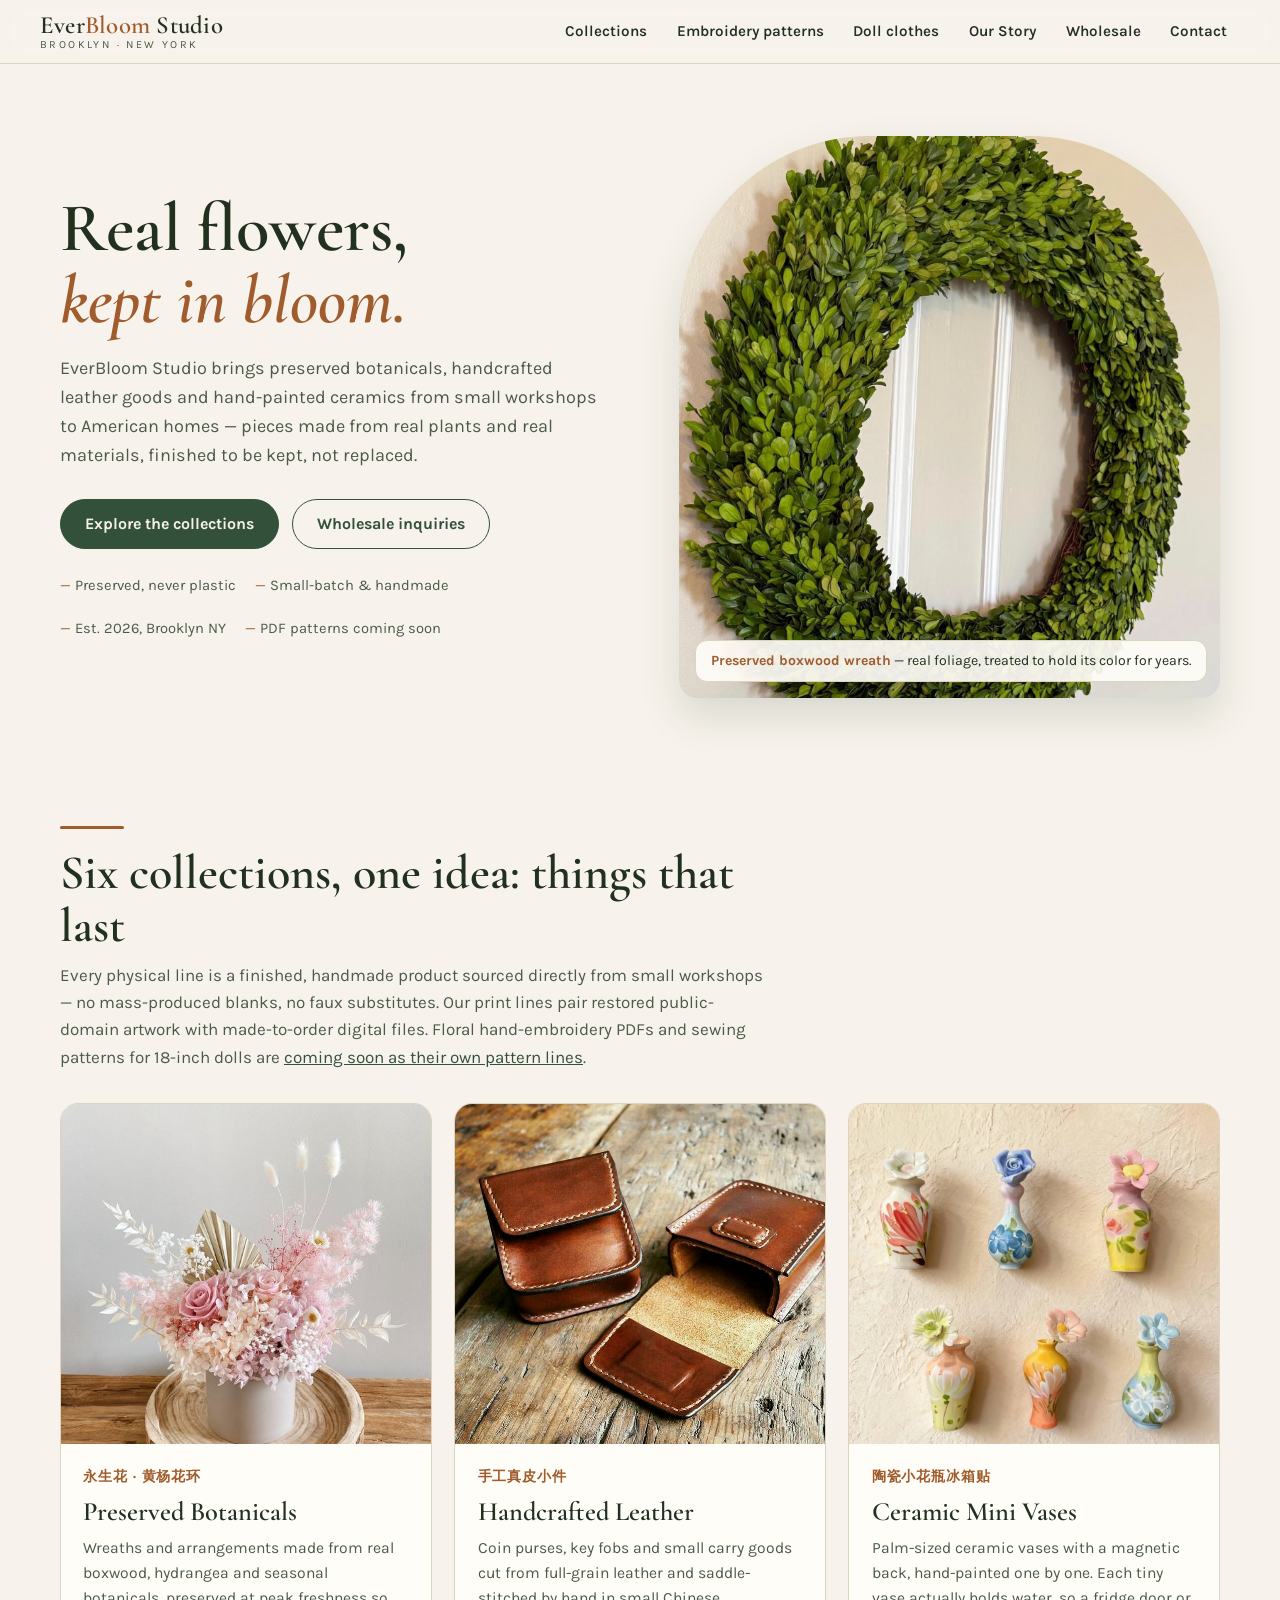
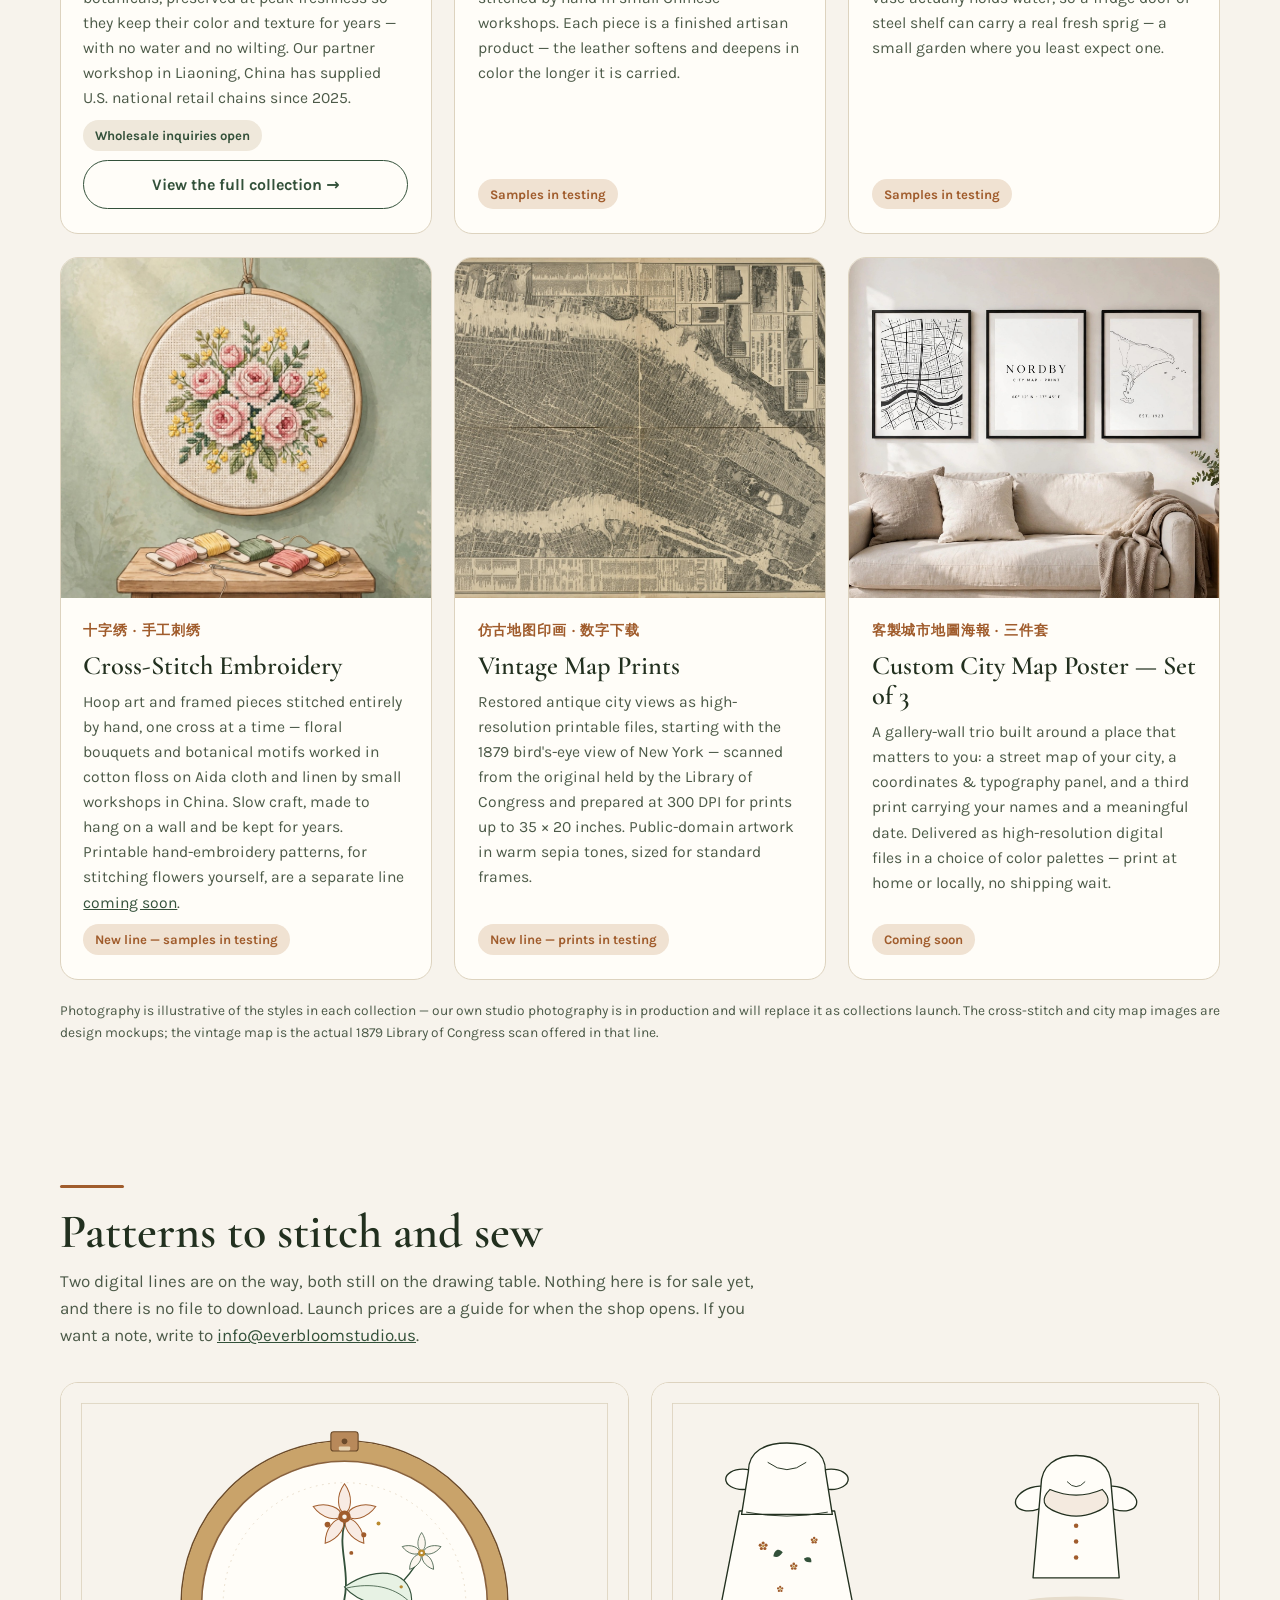
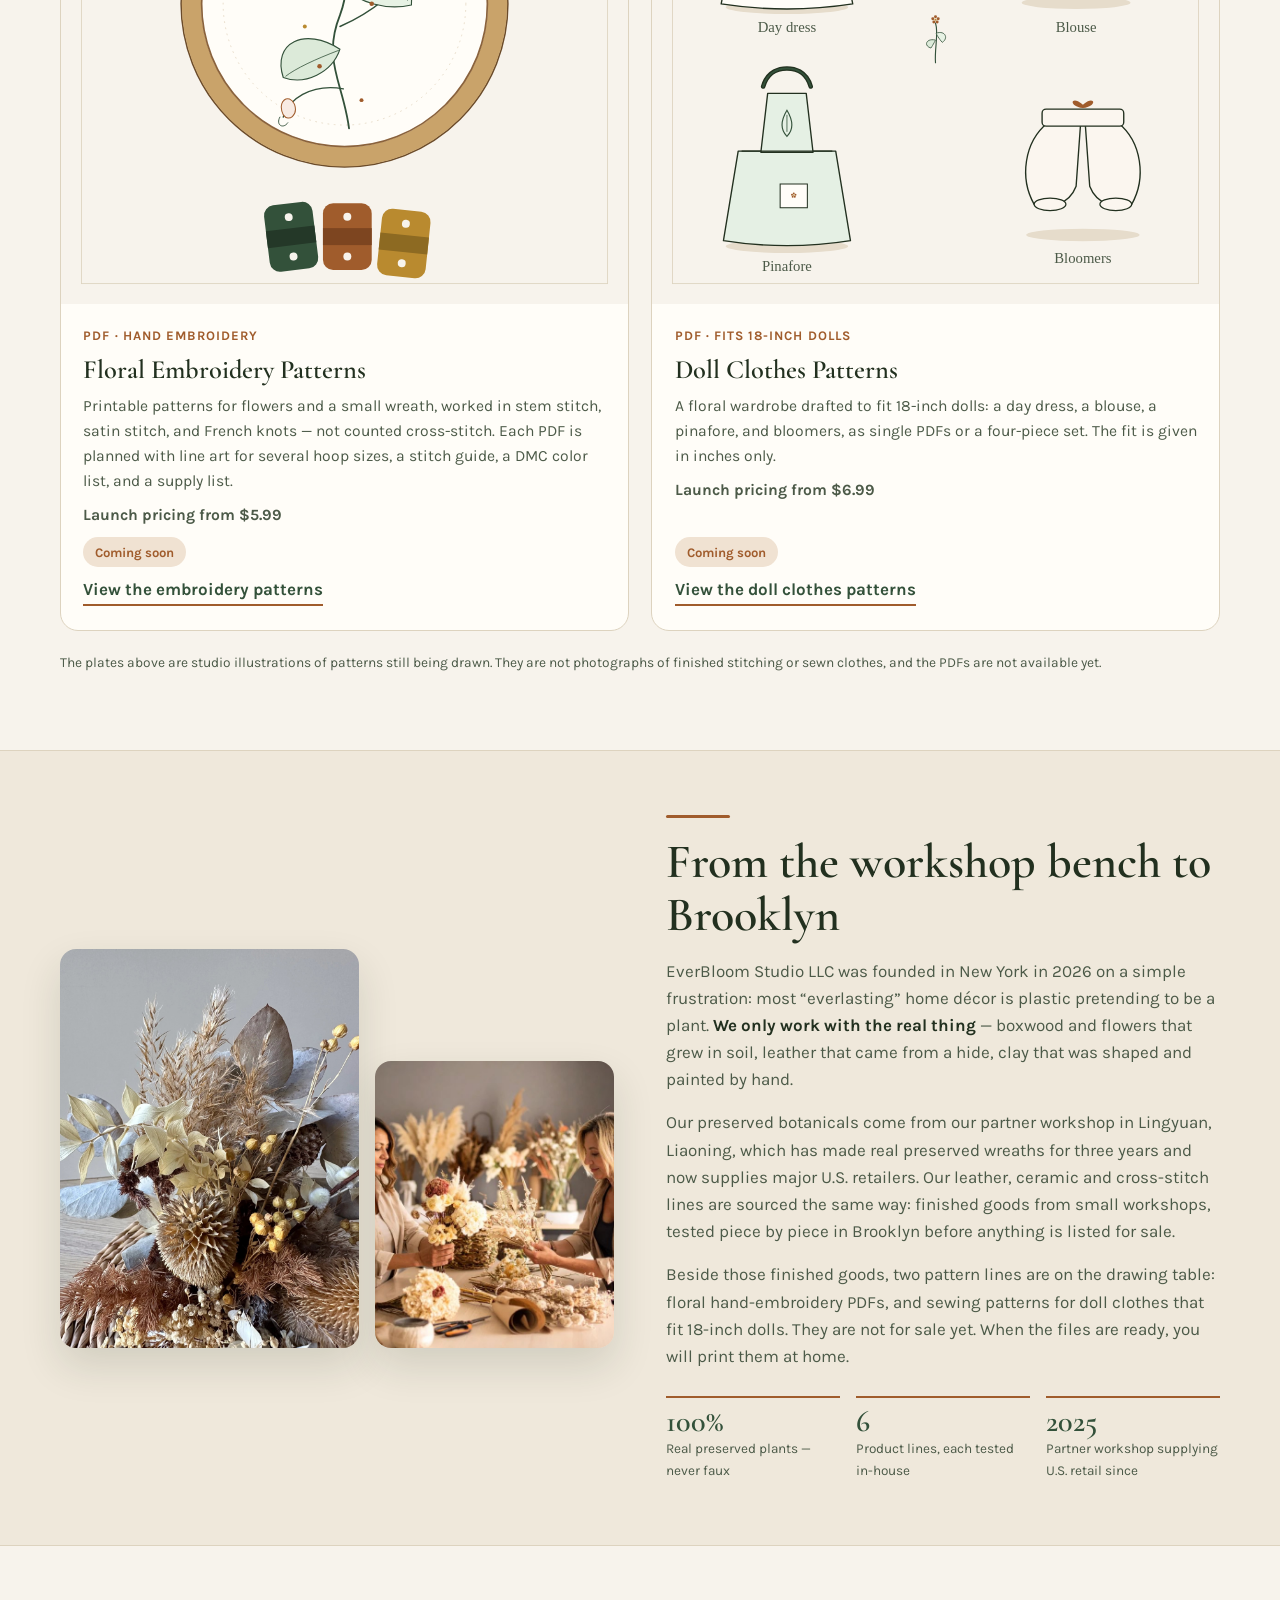
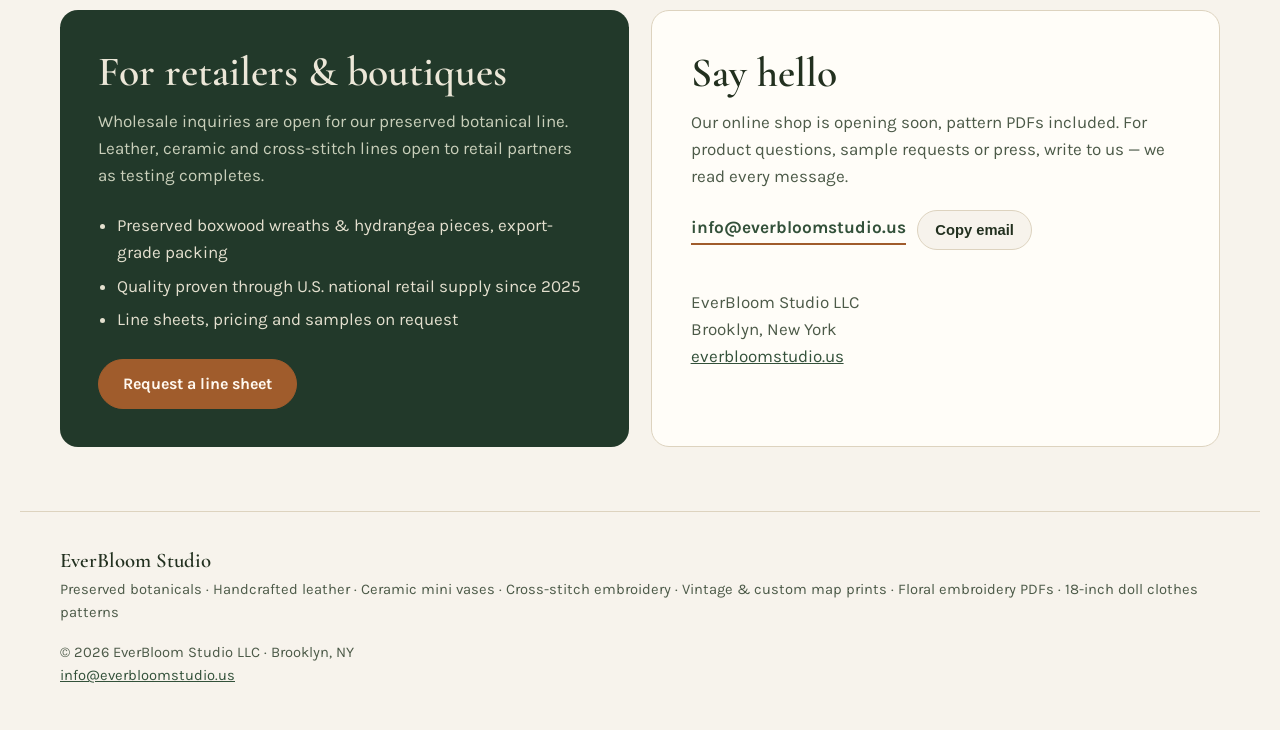
==== commit 5a0a8269: "Restore the homepage overwritten by the botanicals gallery commit Bring index.html back to 9347f1c a" ====
--- a/index.html
+++ b/index.html
@@ -4,16 +4,23 @@
     <meta charset="utf-8" />
     <meta name="viewport" content="width=device-width, initial-scale=1, viewport-fit=cover" />
     <meta name="color-scheme" content="light dark" />
-    <meta name="description" content="EverBloom Studio — preserved botanicals, handcrafted leather goods, ceramic mini vases, cross-stitch embroidery, vintage map prints and custom city map posters. Designed in Brooklyn, New York." />
+    <meta name="description" content="EverBloom Studio — preserved botanicals and handcrafted goods, plus coming-soon floral embroidery PDFs and 18-inch doll clothes patterns. Brooklyn, New York." />
     <link rel="canonical" href="https://everbloomstudio.us/" />
     <meta property="og:type" content="website" />
     <meta property="og:site_name" content="EverBloom Studio" />
     <meta property="og:title" content="EverBloom Studio — Preserved Botanicals &amp; Handcrafted Goods" />
-    <meta property="og:description" content="Preserved botanicals, handcrafted leather goods, ceramic mini vases, cross-stitch embroidery, vintage map prints and custom city map posters. Designed in Brooklyn, New York." />
+    <meta property="og:description" content="Preserved botanicals and handcrafted goods, plus coming-soon floral embroidery PDFs and 18-inch doll clothes patterns. Brooklyn, New York." />
     <meta property="og:url" content="https://everbloomstudio.us/" />
     <meta property="og:image" content="https://everbloomstudio.us/assets/wreath.jpg" />
+    <meta property="og:image:alt" content="A lush preserved boxwood wreath hanging on a white interior door" />
     <meta name="twitter:card" content="summary_large_image" />
-    <link rel="icon" href="data:," />
+    <meta name="twitter:title" content="EverBloom Studio — Preserved Botanicals &amp; Handcrafted Goods" />
+    <meta name="twitter:description" content="Preserved botanicals and handcrafted goods, plus coming-soon floral embroidery PDFs and 18-inch doll clothes patterns. Brooklyn, New York." />
+    <meta name="twitter:image" content="https://everbloomstudio.us/assets/wreath.jpg" />
+    <link rel="icon" href="/favicon.ico" sizes="16x16 32x32 48x48" />
+    <link rel="icon" href="/favicon.svg" type="image/svg+xml" />
+    <link rel="apple-touch-icon" href="/apple-touch-icon.png" />
+    <link rel="preload" as="image" href="/assets/wreath.jpg" fetchpriority="high" />
     <title>EverBloom Studio — Preserved Botanicals &amp; Handcrafted Goods</title>
     <link rel="preconnect" href="https://fonts.googleapis.com" />
     <link rel="preconnect" href="https://fonts.gstatic.com" crossorigin />
@@ -59,8 +66,10 @@
         font-size: 17px;
         line-height: 1.6;
       }
-      img { display: block; max-width: 100%; }
+      img { display: block; max-width: 100%; height: auto; }
       a { color: var(--green); }
+      a:visited { color: var(--green); }
+      a:focus-visible, button:focus-visible { outline: 2px solid var(--clay); outline-offset: 3px; }
       button, [role="button"], select, summary, input:not([type="checkbox"], [type="radio"]) { min-height: 2.25rem; }
 
       .serif { font-family: "Cormorant Garamond", Georgia, serif; }
@@ -68,7 +77,7 @@
       /* ---------- Nav ---------- */
       .nav {
         position: sticky; top: 0; z-index: 20;
-        display: flex; align-items: center; justify-content: space-between; gap: 1rem;
+        display: flex; align-items: center; justify-content: space-between; gap: 1rem; flex-wrap: wrap;
         padding: 0.65rem clamp(1rem, 4vw, 2.5rem);
         background: color-mix(in srgb, var(--bg) 88%, transparent);
         backdrop-filter: blur(10px);
@@ -152,6 +161,10 @@
         font-size: 0.82rem; font-weight: 700; padding: 0.3rem 0.75rem; border-radius: 999px;
       }
       .tag.green { background: var(--bg-soft); color: var(--green); }
+      .kicker { color: var(--clay); font-weight: 700; font-size: 0.82rem; letter-spacing: 0.08em; text-transform: uppercase; }
+      .cards.pair { grid-template-columns: 1fr 1fr; }
+      .card-price { margin: 0; font-weight: 700; color: var(--ink); font-size: 0.95rem; }
+      .card .more { font-weight: 700; color: var(--green); text-decoration: none; border-bottom: 2px solid var(--clay); align-self: flex-start; padding-bottom: 1px; }
 
       /* ---------- Story ---------- */
       .story-wrap { background: var(--bg-soft); border-top: 1px solid var(--line); border-bottom: 1px solid var(--line); }
@@ -209,8 +222,14 @@
       }
       .photo-note { margin-top: 1.2rem; font-size: 0.86rem; color: var(--ink-soft); }
 
+      @media (max-width: 1040px) {
+        .nav { align-items: flex-start; }
+        .nav-links { width: 100%; }
+      }
       @media (max-width: 860px) {
-        .nav { padding: 0.5rem 1rem; gap: 0.4rem 0.75rem; }
+        .nav { padding: 0.5rem 1rem; gap: 0.4rem 0.75rem; align-items: flex-start; }
+        .nav-links { width: 100%; }
+        .cards.pair { grid-template-columns: 1fr; }
         .brand .name { font-size: 1.32rem; white-space: nowrap; }
         .brand .sub { font-size: 0.6rem; letter-spacing: 0.18em; white-space: nowrap; margin-top: 0.15rem; }
         .nav-links { gap: 0.1rem; }
@@ -224,6 +243,55 @@
         .nav-links a { padding: 0.45rem 0.5rem; font-size: 0.88rem; }
       }
     </style>
+    <script type="application/ld+json">
+      {
+        "@context": "https://schema.org",
+        "@graph": [
+          {
+            "@type": "Organization",
+            "@id": "https://everbloomstudio.us/#organization",
+            "name": "EverBloom Studio",
+            "legalName": "EverBloom Studio LLC",
+            "url": "https://everbloomstudio.us/",
+            "email": "info@everbloomstudio.us",
+            "description": "Preserved botanicals, handcrafted leather goods, ceramic mini vases, cross-stitch embroidery, vintage and custom map prints, plus coming-soon floral hand-embroidery PDFs and 18-inch doll clothes sewing patterns. Designed in Brooklyn, New York.",
+            "address": {
+              "@type": "PostalAddress",
+              "addressLocality": "Brooklyn",
+              "addressRegion": "NY"
+            },
+            "foundingDate": "2026",
+            "foundingLocation": {
+              "@type": "Place",
+              "name": "New York"
+            }
+          },
+          {
+            "@type": "WebSite",
+            "@id": "https://everbloomstudio.us/#website",
+            "url": "https://everbloomstudio.us/",
+            "name": "EverBloom Studio",
+            "description": "EverBloom Studio — preserved botanicals, handcrafted leather goods, ceramic mini vases, cross-stitch embroidery, vintage and custom map prints, plus coming-soon floral hand-embroidery PDFs and 18-inch doll clothes sewing patterns. Designed in Brooklyn, New York.",
+            "inLanguage": "en",
+            "publisher": {
+              "@id": "https://everbloomstudio.us/#organization"
+            },
+            "hasPart": [
+              {
+                "@type": "WebPage",
+                "name": "Floral hand embroidery PDF patterns",
+                "url": "https://everbloomstudio.us/patterns/embroidery/"
+              },
+              {
+                "@type": "WebPage",
+                "name": "Doll clothes sewing patterns for 18-inch dolls",
+                "url": "https://everbloomstudio.us/patterns/doll-clothes/"
+              }
+            ]
+          }
+        ]
+      }
+    </script>
   </head>
   <body>
     <header class="nav">
@@ -233,6 +301,8 @@
       </a>
       <nav class="nav-links" aria-label="Main">
         <a href="#collections">Collections</a>
+        <a href="/patterns/embroidery/">Embroidery patterns</a>
+        <a href="/patterns/doll-clothes/">Doll clothes</a>
         <a href="#story">Our Story</a>
         <a href="#wholesale">Wholesale</a>
         <a href="#contact">Contact</a>
@@ -257,10 +327,11 @@
             <span>Preserved, never plastic</span>
             <span>Small-batch &amp; handmade</span>
             <span>Est. 2026, Brooklyn NY</span>
+            <span>PDF patterns coming soon</span>
           </div>
         </div>
         <figure class="hero-photo" style="margin:0">
-          <img src="[data-uri]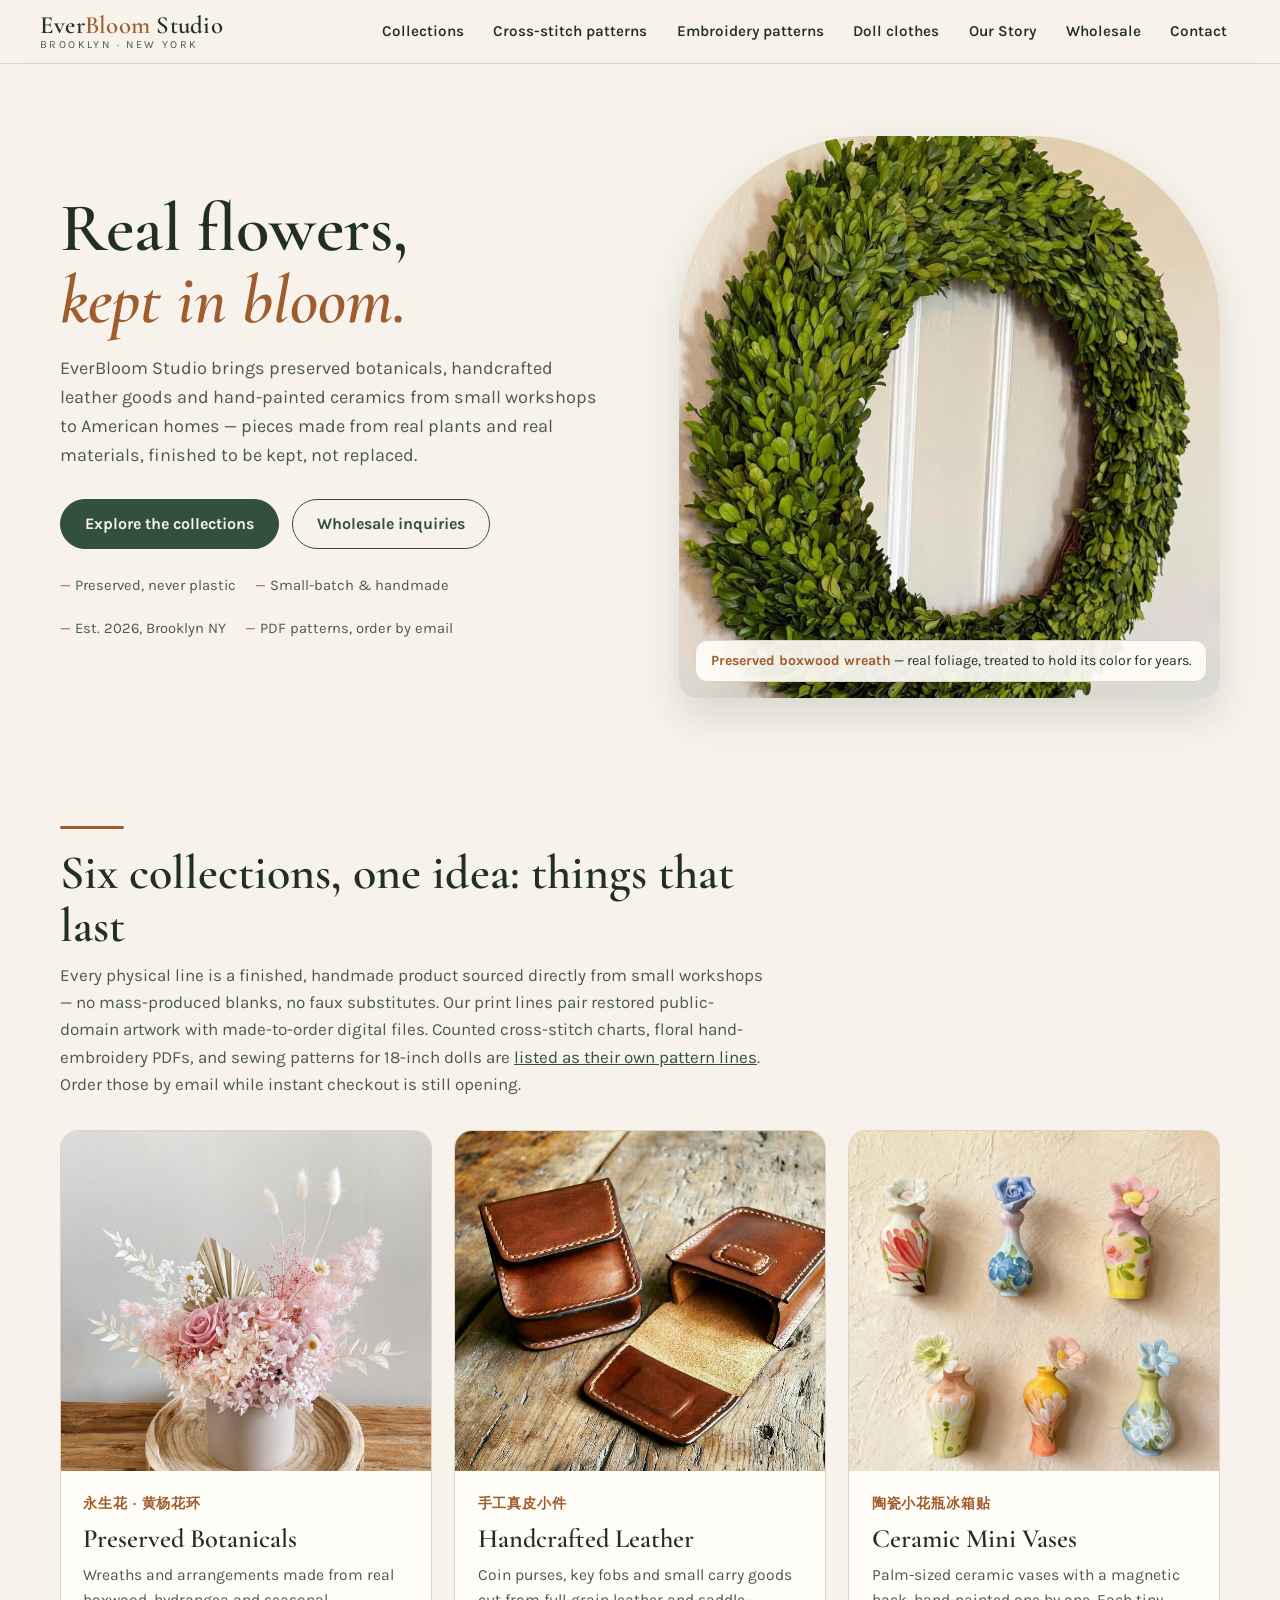
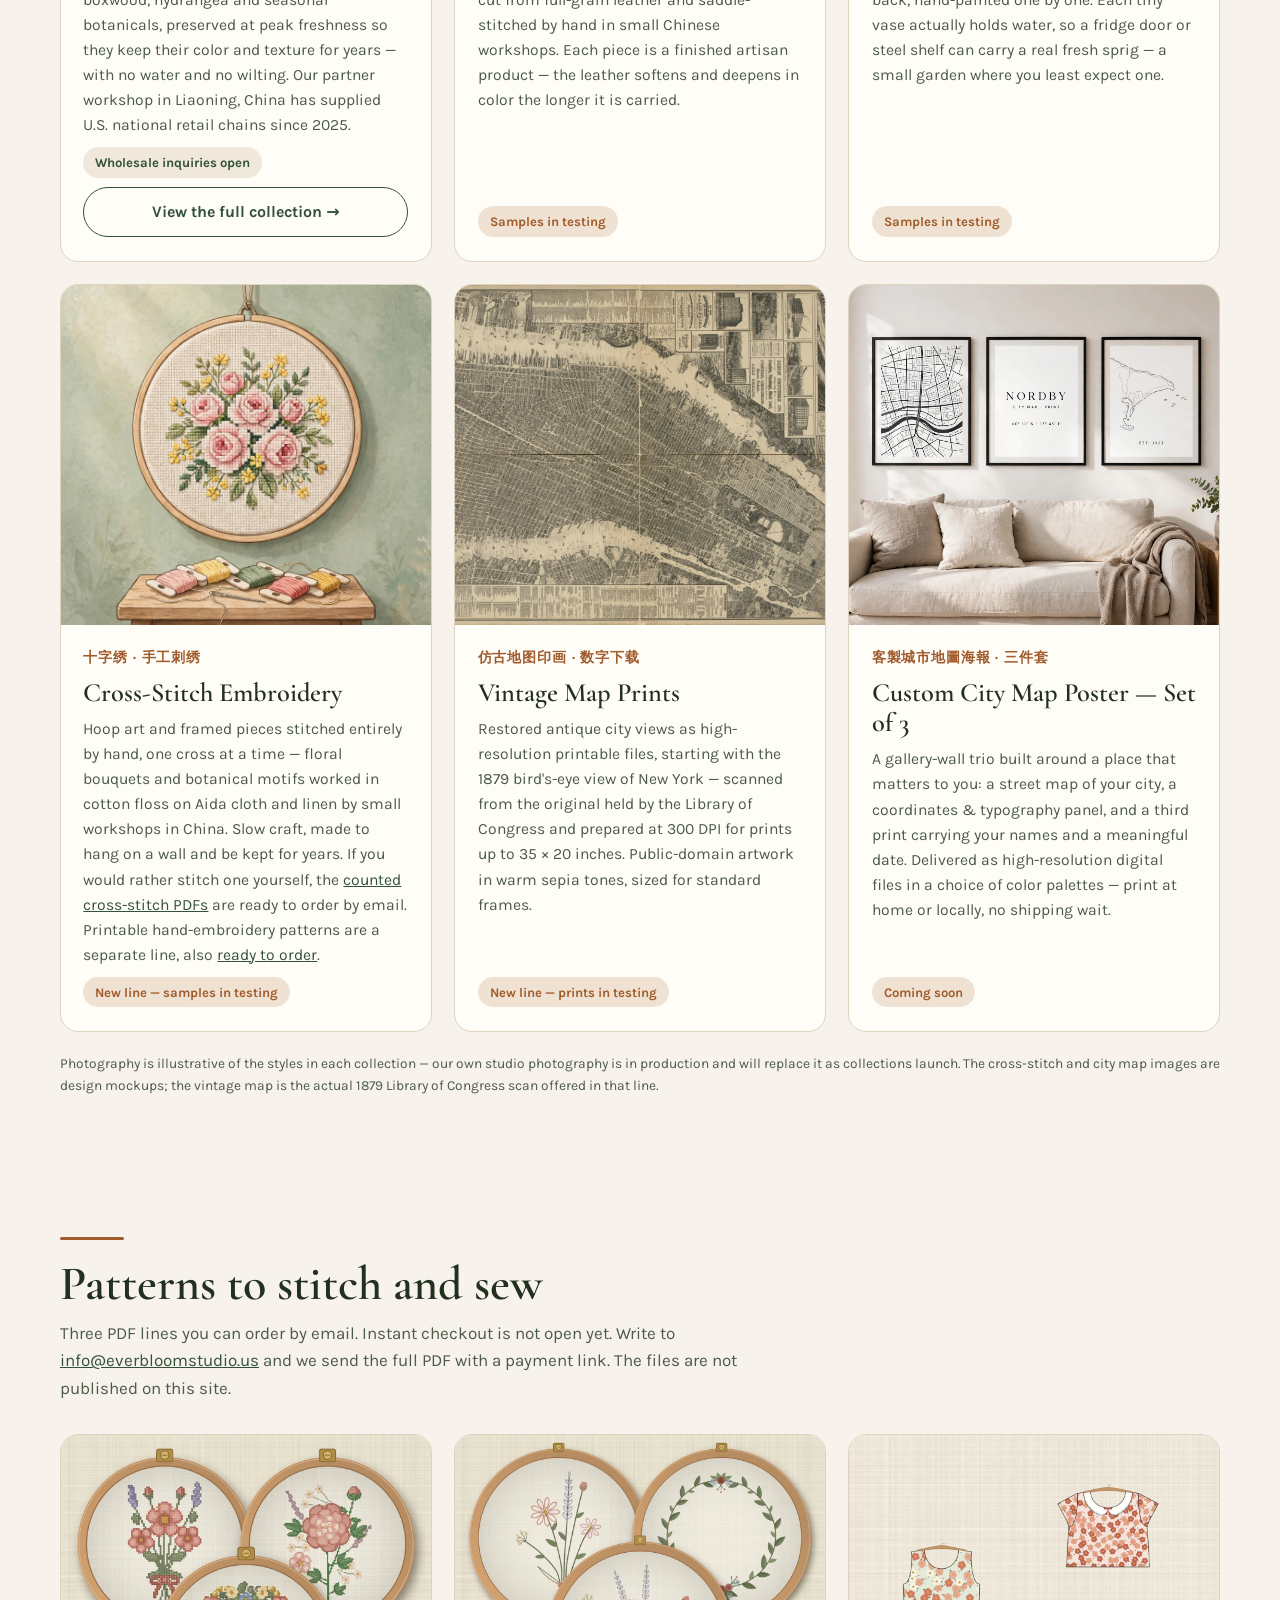
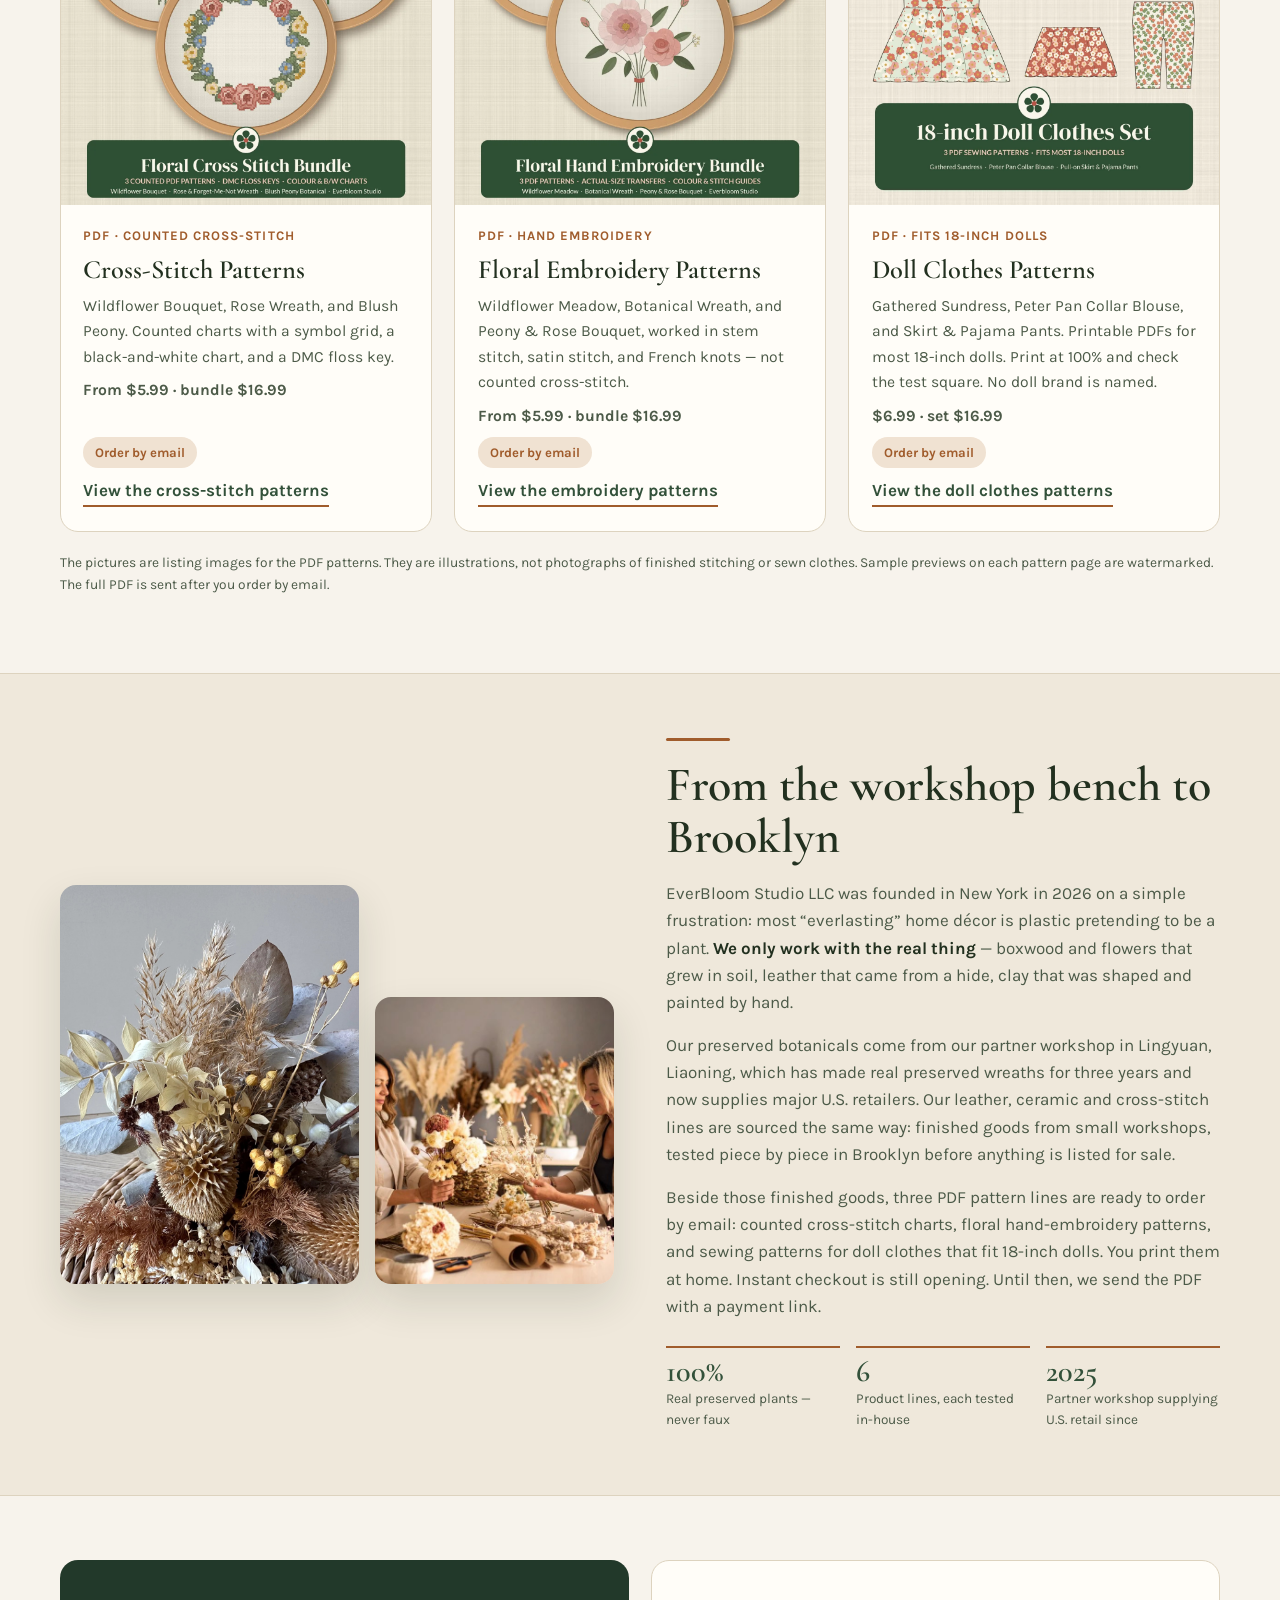
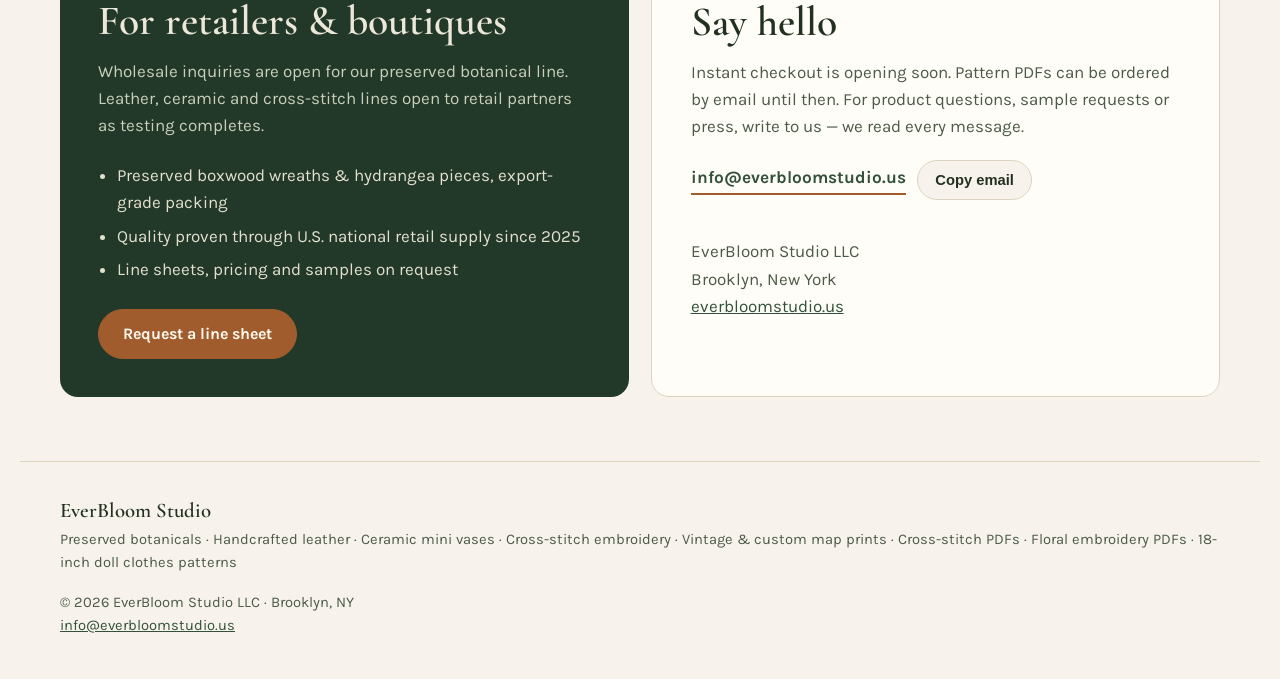
==== commit ff0d5045: "Replace coming-soon pattern pages with email-order listings Add a counted cross-stitch catalog and t" ====
--- a/index.html
+++ b/index.html
@@ -4,18 +4,18 @@
     <meta charset="utf-8" />
     <meta name="viewport" content="width=device-width, initial-scale=1, viewport-fit=cover" />
     <meta name="color-scheme" content="light dark" />
-    <meta name="description" content="EverBloom Studio — preserved botanicals and handcrafted goods, plus coming-soon floral embroidery PDFs and 18-inch doll clothes patterns. Brooklyn, New York." />
+    <meta name="description" content="EverBloom Studio — preserved botanicals and handcrafted goods in Brooklyn, New York, plus counted cross-stitch, floral embroidery, and 18-inch doll clothes PDF patterns." />
     <link rel="canonical" href="https://everbloomstudio.us/" />
     <meta property="og:type" content="website" />
     <meta property="og:site_name" content="EverBloom Studio" />
     <meta property="og:title" content="EverBloom Studio — Preserved Botanicals &amp; Handcrafted Goods" />
-    <meta property="og:description" content="Preserved botanicals and handcrafted goods, plus coming-soon floral embroidery PDFs and 18-inch doll clothes patterns. Brooklyn, New York." />
+    <meta property="og:description" content="Preserved botanicals and handcrafted goods in Brooklyn, New York, plus counted cross-stitch, floral embroidery, and 18-inch doll clothes PDF patterns." />
     <meta property="og:url" content="https://everbloomstudio.us/" />
     <meta property="og:image" content="https://everbloomstudio.us/assets/wreath.jpg" />
     <meta property="og:image:alt" content="A lush preserved boxwood wreath hanging on a white interior door" />
     <meta name="twitter:card" content="summary_large_image" />
     <meta name="twitter:title" content="EverBloom Studio — Preserved Botanicals &amp; Handcrafted Goods" />
-    <meta name="twitter:description" content="Preserved botanicals and handcrafted goods, plus coming-soon floral embroidery PDFs and 18-inch doll clothes patterns. Brooklyn, New York." />
+    <meta name="twitter:description" content="Preserved botanicals and handcrafted goods in Brooklyn, New York, plus counted cross-stitch, floral embroidery, and 18-inch doll clothes PDF patterns." />
     <meta name="twitter:image" content="https://everbloomstudio.us/assets/wreath.jpg" />
     <link rel="icon" href="/favicon.ico" sizes="16x16 32x32 48x48" />
     <link rel="icon" href="/favicon.svg" type="image/svg+xml" />
@@ -163,6 +163,7 @@
       .tag.green { background: var(--bg-soft); color: var(--green); }
       .kicker { color: var(--clay); font-weight: 700; font-size: 0.82rem; letter-spacing: 0.08em; text-transform: uppercase; }
       .cards.pair { grid-template-columns: 1fr 1fr; }
+      .cards.patterns img { aspect-ratio: 1 / 1; }
       .card-price { margin: 0; font-weight: 700; color: var(--ink); font-size: 0.95rem; }
       .card .more { font-weight: 700; color: var(--green); text-decoration: none; border-bottom: 2px solid var(--clay); align-self: flex-start; padding-bottom: 1px; }
 
@@ -254,7 +255,7 @@
             "legalName": "EverBloom Studio LLC",
             "url": "https://everbloomstudio.us/",
             "email": "info@everbloomstudio.us",
-            "description": "Preserved botanicals, handcrafted leather goods, ceramic mini vases, cross-stitch embroidery, vintage and custom map prints, plus coming-soon floral hand-embroidery PDFs and 18-inch doll clothes sewing patterns. Designed in Brooklyn, New York.",
+            "description": "Preserved botanicals, handcrafted leather goods, ceramic mini vases, cross-stitch embroidery, vintage and custom map prints, plus counted cross-stitch, floral hand-embroidery, and 18-inch doll clothes PDF patterns. Designed in Brooklyn, New York.",
             "address": {
               "@type": "PostalAddress",
               "addressLocality": "Brooklyn",
@@ -271,12 +272,17 @@
             "@id": "https://everbloomstudio.us/#website",
             "url": "https://everbloomstudio.us/",
             "name": "EverBloom Studio",
-            "description": "EverBloom Studio — preserved botanicals, handcrafted leather goods, ceramic mini vases, cross-stitch embroidery, vintage and custom map prints, plus coming-soon floral hand-embroidery PDFs and 18-inch doll clothes sewing patterns. Designed in Brooklyn, New York.",
+            "description": "EverBloom Studio — preserved botanicals, handcrafted leather goods, ceramic mini vases, cross-stitch embroidery, vintage and custom map prints, plus counted cross-stitch, floral hand-embroidery, and 18-inch doll clothes PDF patterns. Designed in Brooklyn, New York.",
             "inLanguage": "en",
             "publisher": {
               "@id": "https://everbloomstudio.us/#organization"
             },
             "hasPart": [
+              {
+                "@type": "WebPage",
+                "name": "Counted cross-stitch PDF patterns",
+                "url": "https://everbloomstudio.us/patterns/cross-stitch/"
+              },
               {
                 "@type": "WebPage",
                 "name": "Floral hand embroidery PDF patterns",
@@ -301,6 +307,7 @@
       </a>
       <nav class="nav-links" aria-label="Main">
         <a href="#collections">Collections</a>
+        <a href="/patterns/cross-stitch/">Cross-stitch patterns</a>
         <a href="/patterns/embroidery/">Embroidery patterns</a>
         <a href="/patterns/doll-clothes/">Doll clothes</a>
         <a href="#story">Our Story</a>
@@ -327,7 +334,7 @@
             <span>Preserved, never plastic</span>
             <span>Small-batch &amp; handmade</span>
             <span>Est. 2026, Brooklyn NY</span>
-            <span>PDF patterns coming soon</span>
+            <span>PDF patterns, order by email</span>
           </div>
         </div>
         <figure class="hero-photo" style="margin:0">
@@ -341,7 +348,7 @@
         <div class="sec-head reveal">
           <div class="rule"></div>
           <h2>Six collections, one idea: things that last</h2>
-          <p>Every physical line is a finished, handmade product sourced directly from small workshops — no mass-produced blanks, no faux substitutes. Our print lines pair restored public-domain artwork with made-to-order digital files. Floral hand-embroidery PDFs and sewing patterns for 18-inch dolls are <a href="#patterns">coming soon as their own pattern lines</a>.</p>
+          <p>Every physical line is a finished, handmade product sourced directly from small workshops — no mass-produced blanks, no faux substitutes. Our print lines pair restored public-domain artwork with made-to-order digital files. Counted cross-stitch charts, floral hand-embroidery PDFs, and sewing patterns for 18-inch dolls are <a href="#patterns">listed as their own pattern lines</a>. Order those by email while instant checkout is still opening.</p>
         </div>
         <div class="cards">
           <article class="card reveal">
@@ -395,9 +402,10 @@
                 Hoop art and framed pieces stitched entirely by hand, one cross at a
                 time — floral bouquets and botanical motifs worked in cotton floss on
                 Aida cloth and linen by small workshops in China. Slow craft, made to
-                hang on a wall and be kept for years. Printable hand-embroidery
-                patterns, for stitching flowers yourself, are a separate line
-                <a href="/patterns/embroidery/">coming soon</a>.
+                hang on a wall and be kept for years. If you would rather stitch one
+                yourself, the <a href="/patterns/cross-stitch/">counted cross-stitch PDFs</a>
+                are ready to order by email. Printable hand-embroidery patterns are a
+                separate line, also <a href="/patterns/embroidery/">ready to order</a>.
               </p>
               <span class="tag">New line — samples in testing</span>
             </div>
@@ -440,42 +448,54 @@
         <div class="sec-head">
           <div class="rule"></div>
           <h2>Patterns to stitch and sew</h2>
-          <p>Two digital lines are on the way, both still on the drawing table. Nothing here is for sale yet, and there is no file to download. Launch prices are a guide for when the shop opens. If you want a note, write to <a href="mailto:info@everbloomstudio.us">info@everbloomstudio.us</a>.</p>
+          <p>Three PDF lines you can order by email. Instant checkout is not open yet. Write to <a href="mailto:info@everbloomstudio.us">info@everbloomstudio.us</a> and we send the full PDF with a payment link. The files are not published on this site.</p>
         </div>
-        <div class="cards pair">
+        <div class="cards patterns">
           <article class="card">
-            <img src="/assets/patterns/floral-embroidery-hoop.svg" width="1000" height="920" alt="Illustration of a wooden embroidery hoop with a flowering stem in line art, and three skeins of thread below" loading="lazy" />
+            <img src="/assets/patterns/cross-stitch/floral-bundle-3-pack-cover.webp" width="1200" height="1200" alt="Illustrated listing cover of three counted cross-stitch hoops: a wildflower bouquet, a blush peony, and a rose wreath" loading="lazy" />
+            <div class="card-body">
+              <span class="kicker">PDF · Counted cross-stitch</span>
+              <h3>Cross-Stitch Patterns</h3>
+              <p>
+                Wildflower Bouquet, Rose Wreath, and Blush Peony. Counted charts with a
+                symbol grid, a black-and-white chart, and a DMC floss key.
+              </p>
+              <p class="card-price">From $5.99 · bundle $16.99</p>
+              <span class="tag">Order by email</span>
+              <a class="more" href="/patterns/cross-stitch/">View the cross-stitch patterns</a>
+            </div>
+          </article>
+          <article class="card">
+            <img src="/assets/patterns/embroidery/floral-embroidery-bundle-3-pack-cover.webp" width="1200" height="1200" alt="Illustrated listing cover of three hand-embroidery hoops: a wildflower meadow, a peony and rose bouquet, and a leafy botanical wreath" loading="lazy" />
             <div class="card-body">
               <span class="kicker">PDF · Hand embroidery</span>
               <h3>Floral Embroidery Patterns</h3>
               <p>
-                Printable patterns for flowers and a small wreath, worked in stem stitch,
-                satin stitch, and French knots — not counted cross-stitch. Each PDF is
-                planned with line art for several hoop sizes, a stitch guide, a DMC color
-                list, and a supply list.
-              </p>
-              <p class="card-price">Launch pricing from $5.99</p>
-              <span class="tag">Coming soon</span>
+                Wildflower Meadow, Botanical Wreath, and Peony &amp; Rose Bouquet, worked
+                in stem stitch, satin stitch, and French knots — not counted cross-stitch.
+              </p>
+              <p class="card-price">From $5.99 · bundle $16.99</p>
+              <span class="tag">Order by email</span>
               <a class="more" href="/patterns/embroidery/">View the embroidery patterns</a>
             </div>
           </article>
           <article class="card">
-            <img src="/assets/patterns/doll-wardrobe.svg" width="1000" height="920" alt="Illustration of four garments that fit 18-inch dolls: a floral day dress, a blouse, a pinafore, and bloomers" loading="lazy" />
+            <img src="/assets/patterns/doll-clothes/doll-clothes-3-pack-bundle-cover.webp" width="1200" height="1200" alt="Illustrated listing cover of doll clothes patterns for 18-inch dolls: a gathered sundress, a Peter Pan collar blouse, a pull-on skirt, and pajama pants" loading="lazy" />
             <div class="card-body">
               <span class="kicker">PDF · Fits 18-inch dolls</span>
               <h3>Doll Clothes Patterns</h3>
               <p>
-                A floral wardrobe drafted to fit 18-inch dolls: a day dress, a blouse,
-                a pinafore, and bloomers, as single PDFs or a four-piece set. The fit
-                is given in inches only.
-              </p>
-              <p class="card-price">Launch pricing from $6.99</p>
-              <span class="tag">Coming soon</span>
+                Gathered Sundress, Peter Pan Collar Blouse, and Skirt &amp; Pajama Pants.
+                Printable PDFs for most 18-inch dolls. Print at 100% and check the test square.
+                No doll brand is named.
+              </p>
+              <p class="card-price">$6.99 · set $16.99</p>
+              <span class="tag">Order by email</span>
               <a class="more" href="/patterns/doll-clothes/">View the doll clothes patterns</a>
             </div>
           </article>
         </div>
-        <p class="photo-note">The plates above are studio illustrations of patterns still being drawn. They are not photographs of finished stitching or sewn clothes, and the PDFs are not available yet.</p>
+        <p class="photo-note">The pictures are listing images for the PDF patterns. They are illustrations, not photographs of finished stitching or sewn clothes. Sample previews on each pattern page are watermarked. The full PDF is sent after you order by email.</p>
       </section>
 
       <!-- Story -->
@@ -503,10 +523,11 @@
               in Brooklyn before anything is listed for sale.
             </p>
             <p>
-              Beside those finished goods, two pattern lines are on the drawing table:
-              floral hand-embroidery PDFs, and sewing patterns for doll clothes that
-              fit 18-inch dolls. They are not for sale yet. When the files are ready,
-              you will print them at home.
+              Beside those finished goods, three PDF pattern lines are ready to order
+              by email: counted cross-stitch charts, floral hand-embroidery patterns,
+              and sewing patterns for doll clothes that fit 18-inch dolls. You print
+              them at home. Instant checkout is still opening. Until then, we send
+              the PDF with a payment link.
             </p>
             <div class="facts">
               <div class="fact"><div class="num">100%</div><div class="lbl">Real preserved plants — never faux</div></div>
@@ -536,8 +557,8 @@
           <div class="panel panel-light reveal" id="contact">
             <h2>Say hello</h2>
             <p>
-              Our online shop is opening soon, pattern PDFs included. For product questions, sample requests
-              or press, write to us — we read every message.
+              Instant checkout is opening soon. Pattern PDFs can be ordered by email until then.
+              For product questions, sample requests or press, write to us — we read every message.
             </p>
             <div class="mail-row">
               <a class="mail-addr" href="mailto:info@everbloomstudio.us">info@everbloomstudio.us</a>
@@ -557,7 +578,7 @@
     <footer>
       <div>
         <div class="fname">EverBloom Studio</div>
-        <div>Preserved botanicals · Handcrafted leather · Ceramic mini vases · Cross-stitch embroidery · Vintage &amp; custom map prints · Floral embroidery PDFs · 18-inch doll clothes patterns</div>
+        <div>Preserved botanicals · Handcrafted leather · Ceramic mini vases · Cross-stitch embroidery · Vintage &amp; custom map prints · Cross-stitch PDFs · Floral embroidery PDFs · 18-inch doll clothes patterns</div>
       </div>
       <div>
         © 2026 EverBloom Studio LLC · Brooklyn, NY<br />
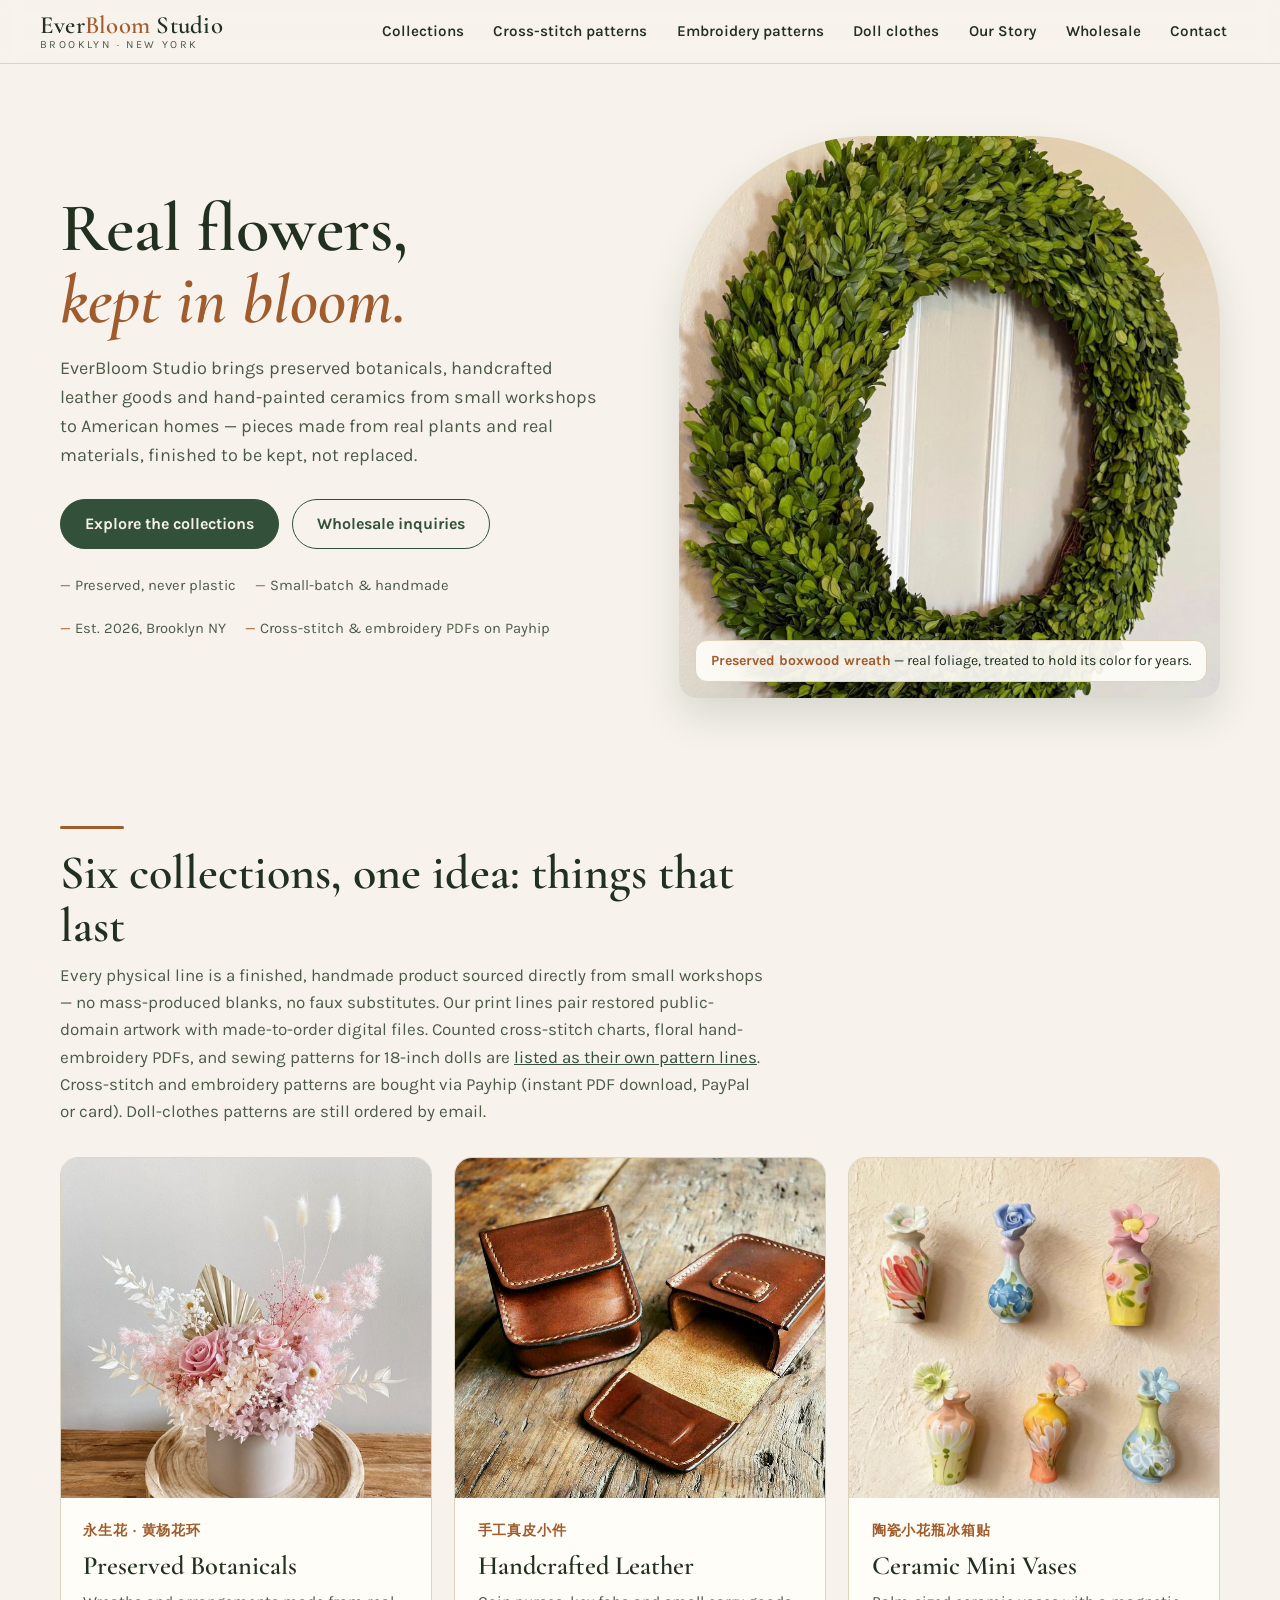
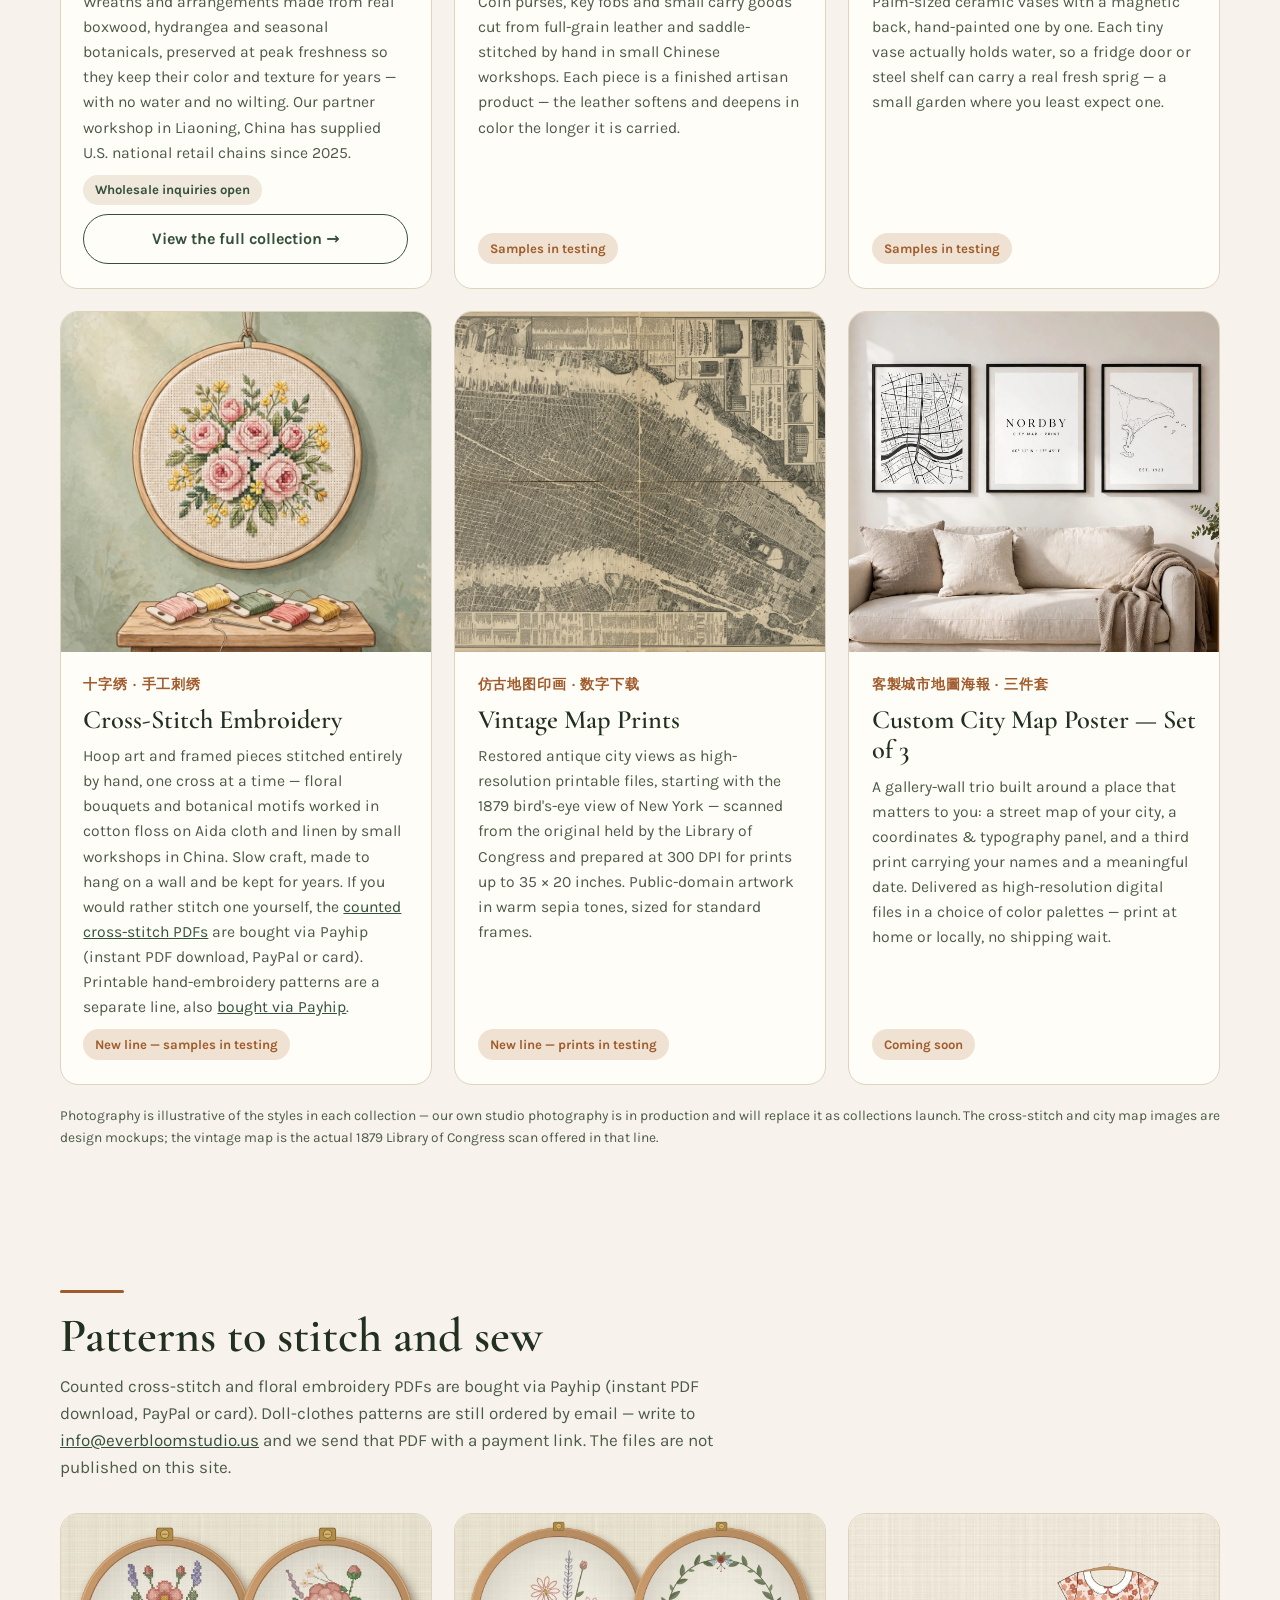
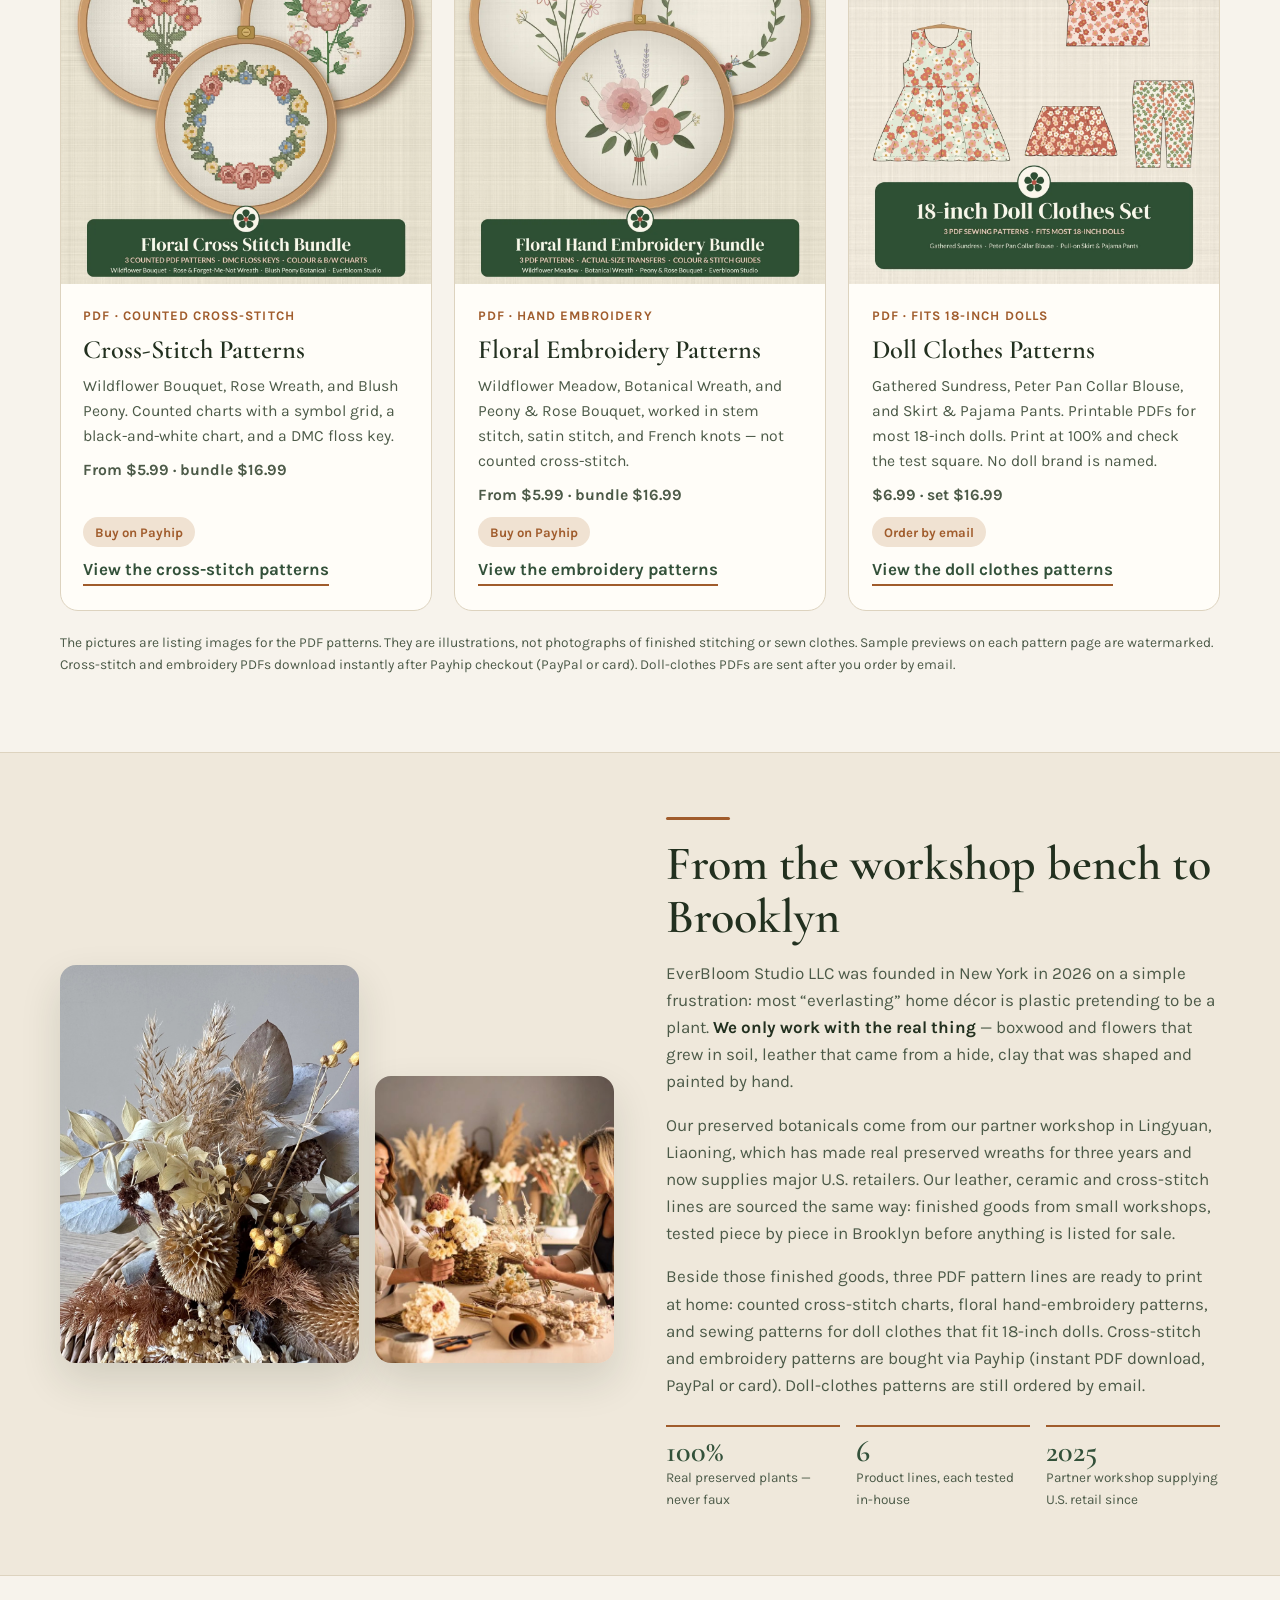
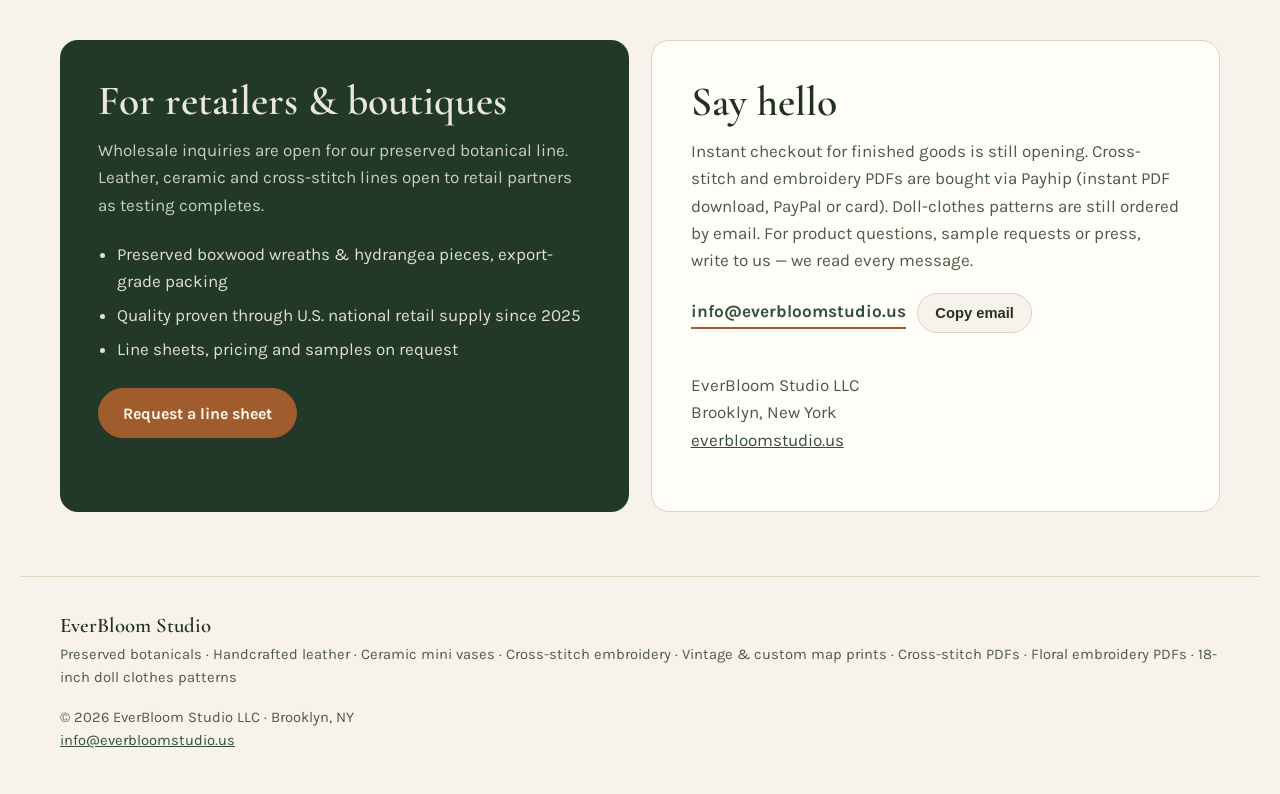
==== commit 24acb1ff: "Describe Payhip checkout for stitch patterns on the homepage. Cross-stitch and embroidery PDFs are b" ====
--- a/index.html
+++ b/index.html
@@ -334,7 +334,7 @@
             <span>Preserved, never plastic</span>
             <span>Small-batch &amp; handmade</span>
             <span>Est. 2026, Brooklyn NY</span>
-            <span>PDF patterns, order by email</span>
+            <span>Cross-stitch &amp; embroidery PDFs on Payhip</span>
           </div>
         </div>
         <figure class="hero-photo" style="margin:0">
@@ -348,7 +348,7 @@
         <div class="sec-head reveal">
           <div class="rule"></div>
           <h2>Six collections, one idea: things that last</h2>
-          <p>Every physical line is a finished, handmade product sourced directly from small workshops — no mass-produced blanks, no faux substitutes. Our print lines pair restored public-domain artwork with made-to-order digital files. Counted cross-stitch charts, floral hand-embroidery PDFs, and sewing patterns for 18-inch dolls are <a href="#patterns">listed as their own pattern lines</a>. Order those by email while instant checkout is still opening.</p>
+          <p>Every physical line is a finished, handmade product sourced directly from small workshops — no mass-produced blanks, no faux substitutes. Our print lines pair restored public-domain artwork with made-to-order digital files. Counted cross-stitch charts, floral hand-embroidery PDFs, and sewing patterns for 18-inch dolls are <a href="#patterns">listed as their own pattern lines</a>. Cross-stitch and embroidery patterns are bought via Payhip (instant PDF download, PayPal or card). Doll-clothes patterns are still ordered by email.</p>
         </div>
         <div class="cards">
           <article class="card reveal">
@@ -404,8 +404,8 @@
                 Aida cloth and linen by small workshops in China. Slow craft, made to
                 hang on a wall and be kept for years. If you would rather stitch one
                 yourself, the <a href="/patterns/cross-stitch/">counted cross-stitch PDFs</a>
-                are ready to order by email. Printable hand-embroidery patterns are a
-                separate line, also <a href="/patterns/embroidery/">ready to order</a>.
+                are bought via Payhip (instant PDF download, PayPal or card). Printable hand-embroidery patterns are a
+                separate line, also <a href="/patterns/embroidery/">bought via Payhip</a>.
               </p>
               <span class="tag">New line — samples in testing</span>
             </div>
@@ -448,7 +448,7 @@
         <div class="sec-head">
           <div class="rule"></div>
           <h2>Patterns to stitch and sew</h2>
-          <p>Three PDF lines you can order by email. Instant checkout is not open yet. Write to <a href="mailto:info@everbloomstudio.us">info@everbloomstudio.us</a> and we send the full PDF with a payment link. The files are not published on this site.</p>
+          <p>Counted cross-stitch and floral embroidery PDFs are bought via Payhip (instant PDF download, PayPal or card). Doll-clothes patterns are still ordered by email — write to <a href="mailto:info@everbloomstudio.us">info@everbloomstudio.us</a> and we send that PDF with a payment link. The files are not published on this site.</p>
         </div>
         <div class="cards patterns">
           <article class="card">
@@ -461,7 +461,7 @@
                 symbol grid, a black-and-white chart, and a DMC floss key.
               </p>
               <p class="card-price">From $5.99 · bundle $16.99</p>
-              <span class="tag">Order by email</span>
+              <span class="tag">Buy on Payhip</span>
               <a class="more" href="/patterns/cross-stitch/">View the cross-stitch patterns</a>
             </div>
           </article>
@@ -475,7 +475,7 @@
                 in stem stitch, satin stitch, and French knots — not counted cross-stitch.
               </p>
               <p class="card-price">From $5.99 · bundle $16.99</p>
-              <span class="tag">Order by email</span>
+              <span class="tag">Buy on Payhip</span>
               <a class="more" href="/patterns/embroidery/">View the embroidery patterns</a>
             </div>
           </article>
@@ -495,7 +495,7 @@
             </div>
           </article>
         </div>
-        <p class="photo-note">The pictures are listing images for the PDF patterns. They are illustrations, not photographs of finished stitching or sewn clothes. Sample previews on each pattern page are watermarked. The full PDF is sent after you order by email.</p>
+        <p class="photo-note">The pictures are listing images for the PDF patterns. They are illustrations, not photographs of finished stitching or sewn clothes. Sample previews on each pattern page are watermarked. Cross-stitch and embroidery PDFs download instantly after Payhip checkout (PayPal or card). Doll-clothes PDFs are sent after you order by email.</p>
       </section>
 
       <!-- Story -->
@@ -523,11 +523,11 @@
               in Brooklyn before anything is listed for sale.
             </p>
             <p>
-              Beside those finished goods, three PDF pattern lines are ready to order
-              by email: counted cross-stitch charts, floral hand-embroidery patterns,
-              and sewing patterns for doll clothes that fit 18-inch dolls. You print
-              them at home. Instant checkout is still opening. Until then, we send
-              the PDF with a payment link.
+              Beside those finished goods, three PDF pattern lines are ready to print
+              at home: counted cross-stitch charts, floral hand-embroidery patterns,
+              and sewing patterns for doll clothes that fit 18-inch dolls. Cross-stitch
+              and embroidery patterns are bought via Payhip (instant PDF download, PayPal
+              or card). Doll-clothes patterns are still ordered by email.
             </p>
             <div class="facts">
               <div class="fact"><div class="num">100%</div><div class="lbl">Real preserved plants — never faux</div></div>
@@ -557,7 +557,7 @@
           <div class="panel panel-light reveal" id="contact">
             <h2>Say hello</h2>
             <p>
-              Instant checkout is opening soon. Pattern PDFs can be ordered by email until then.
+              Instant checkout for finished goods is still opening. Cross-stitch and embroidery PDFs are bought via Payhip (instant PDF download, PayPal or card). Doll-clothes patterns are still ordered by email.
               For product questions, sample requests or press, write to us — we read every message.
             </p>
             <div class="mail-row">
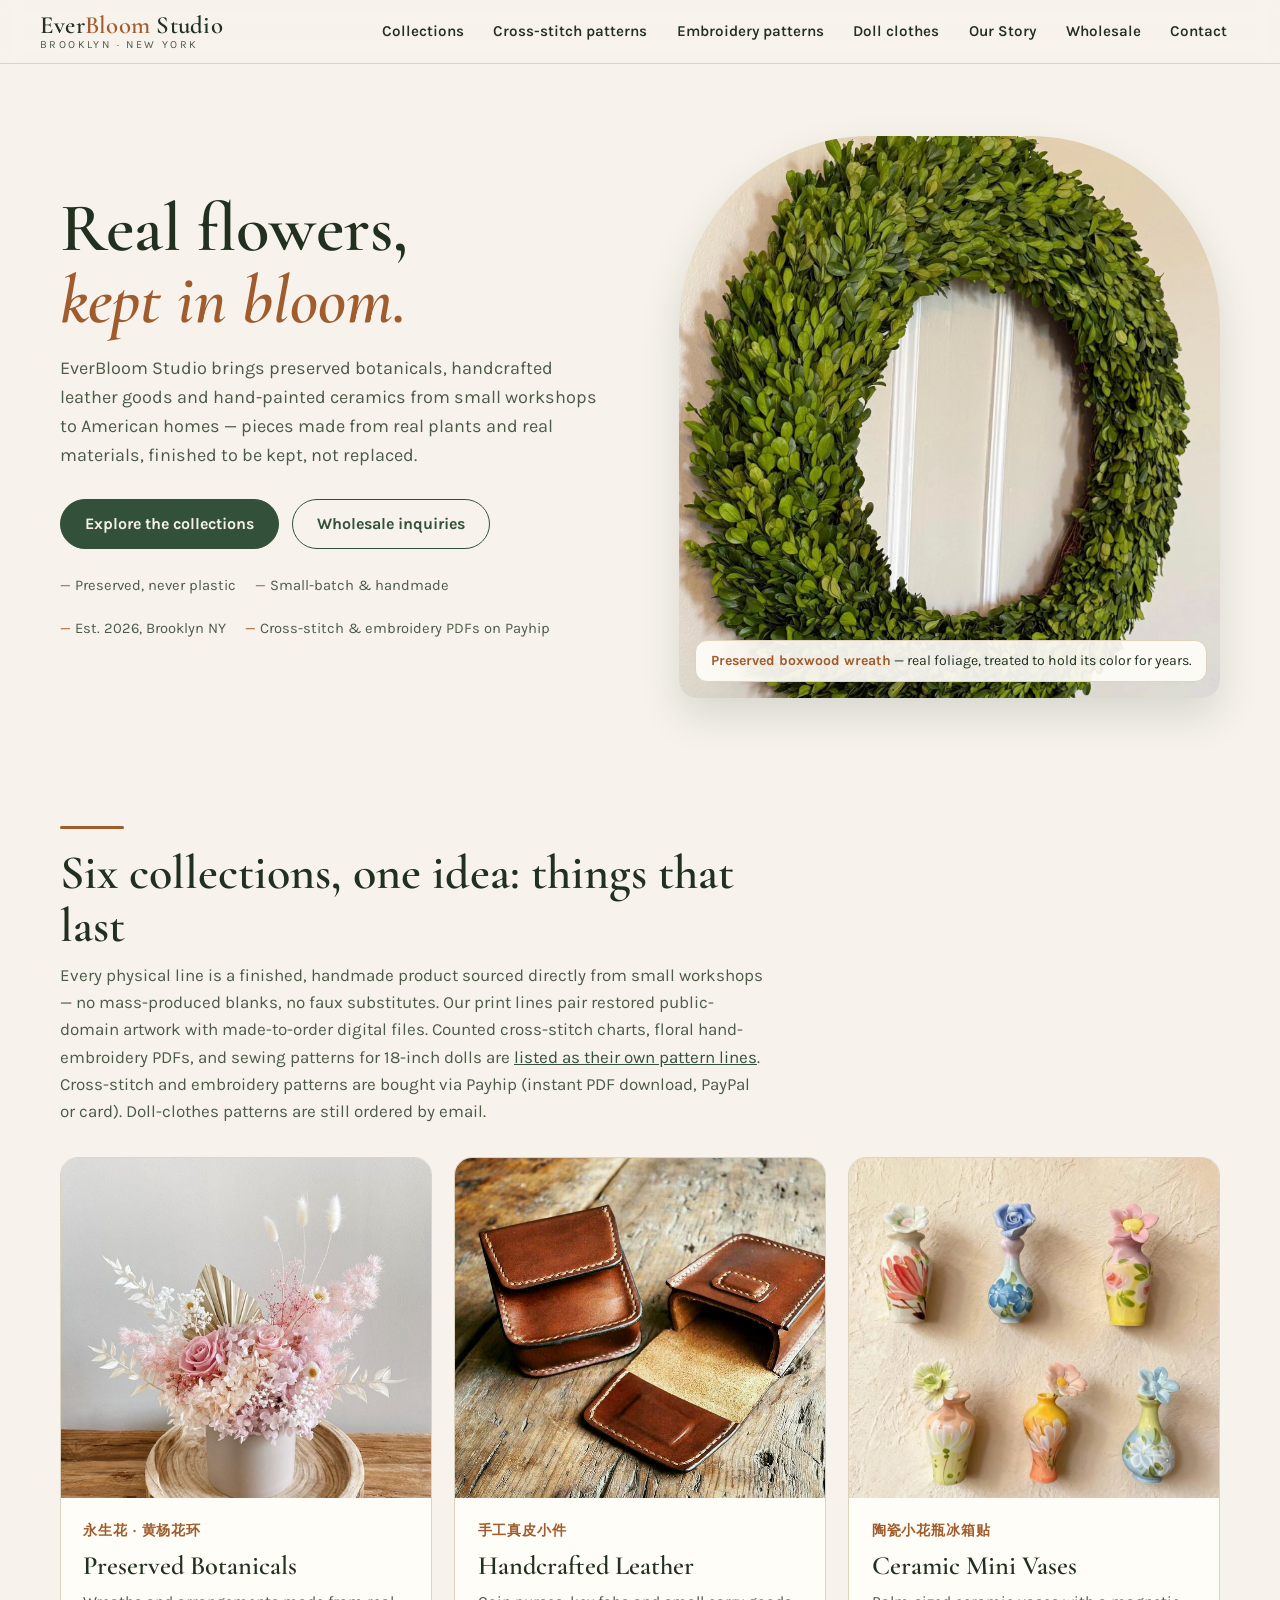
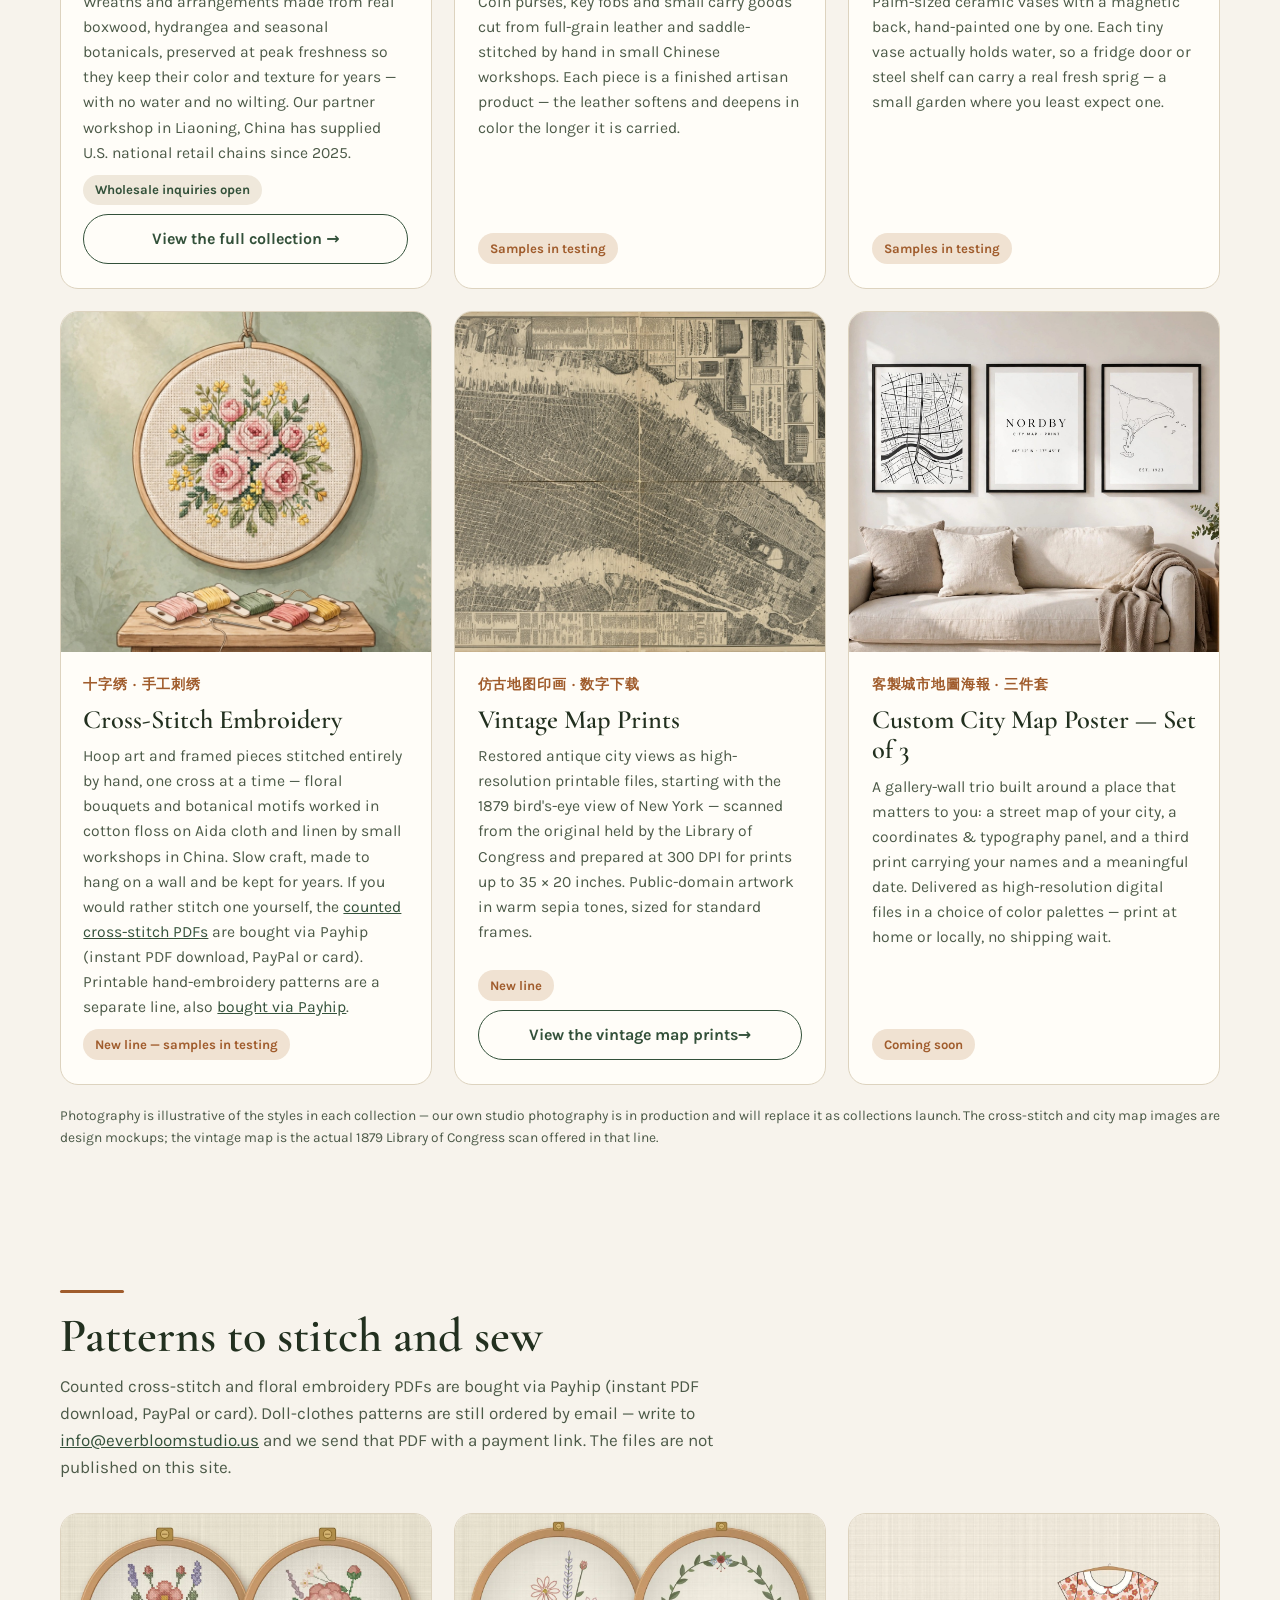
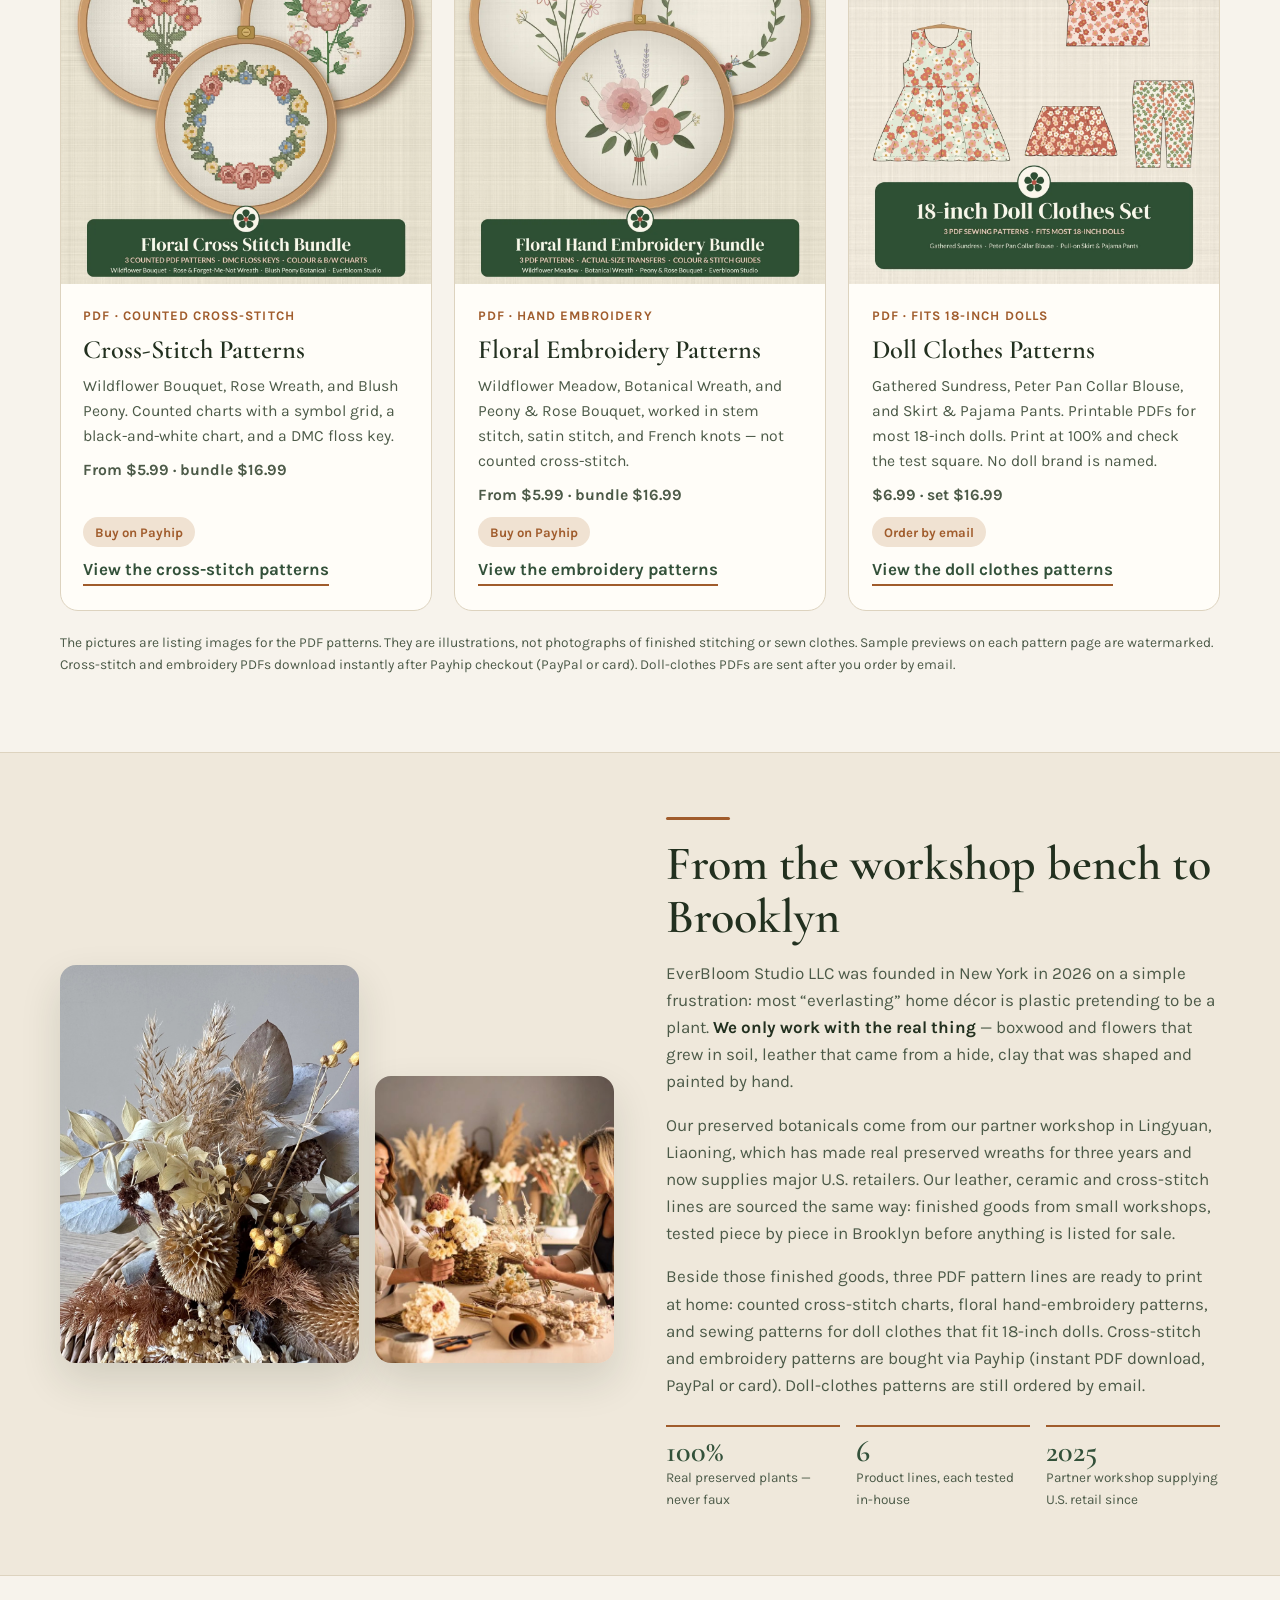
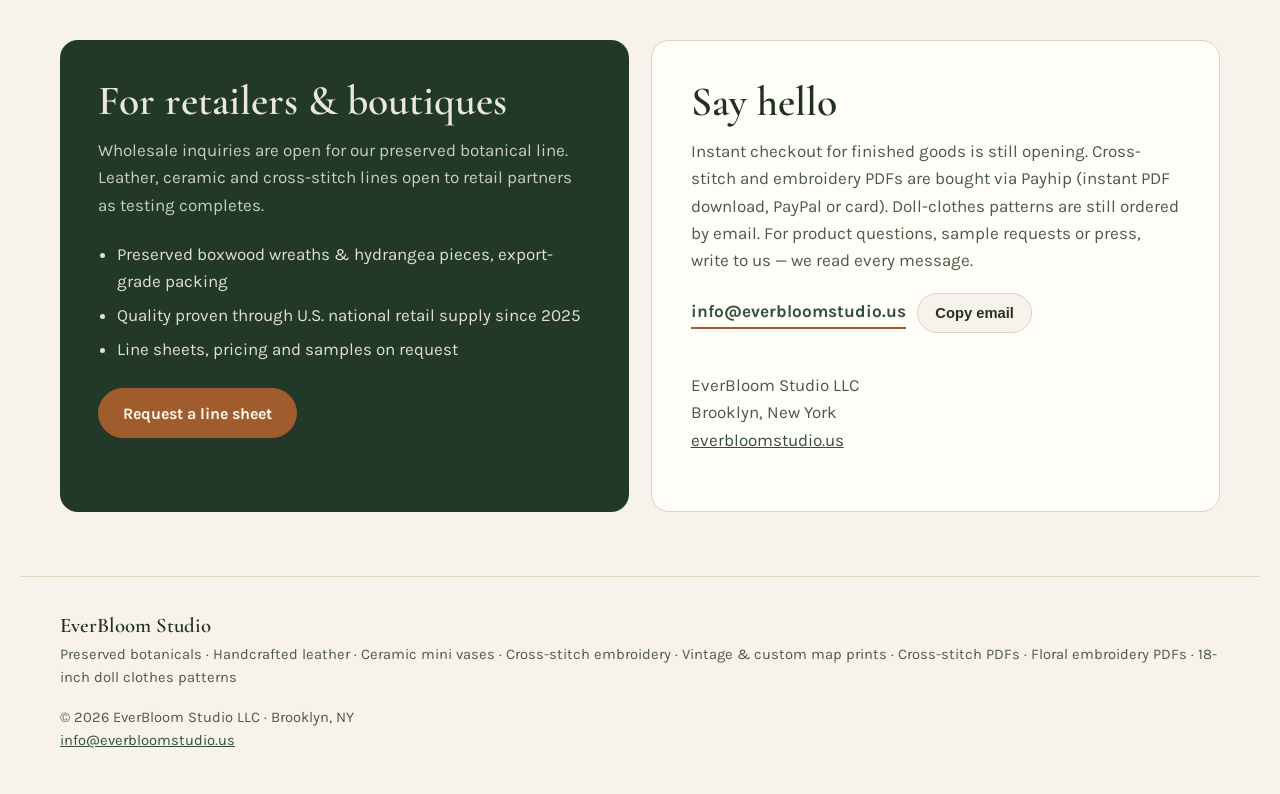
==== commit ba3bf82c: "Link Vintage Map Prints card to new vintage-maps page" ====
--- a/index.html
+++ b/index.html
@@ -422,7 +422,7 @@
                 to 35 × 20 inches. Public-domain artwork in warm sepia tones, sized
                 for standard frames.
               </p>
-              <span class="tag">New line — prints in testing</span>
+              <span class="tag">New line</span> <a class="btn btn-ghost" href="/patterns/vintage-maps/">View the vintage map prints&rarr;</a>
             </div>
           </article>
           <article class="card reveal">
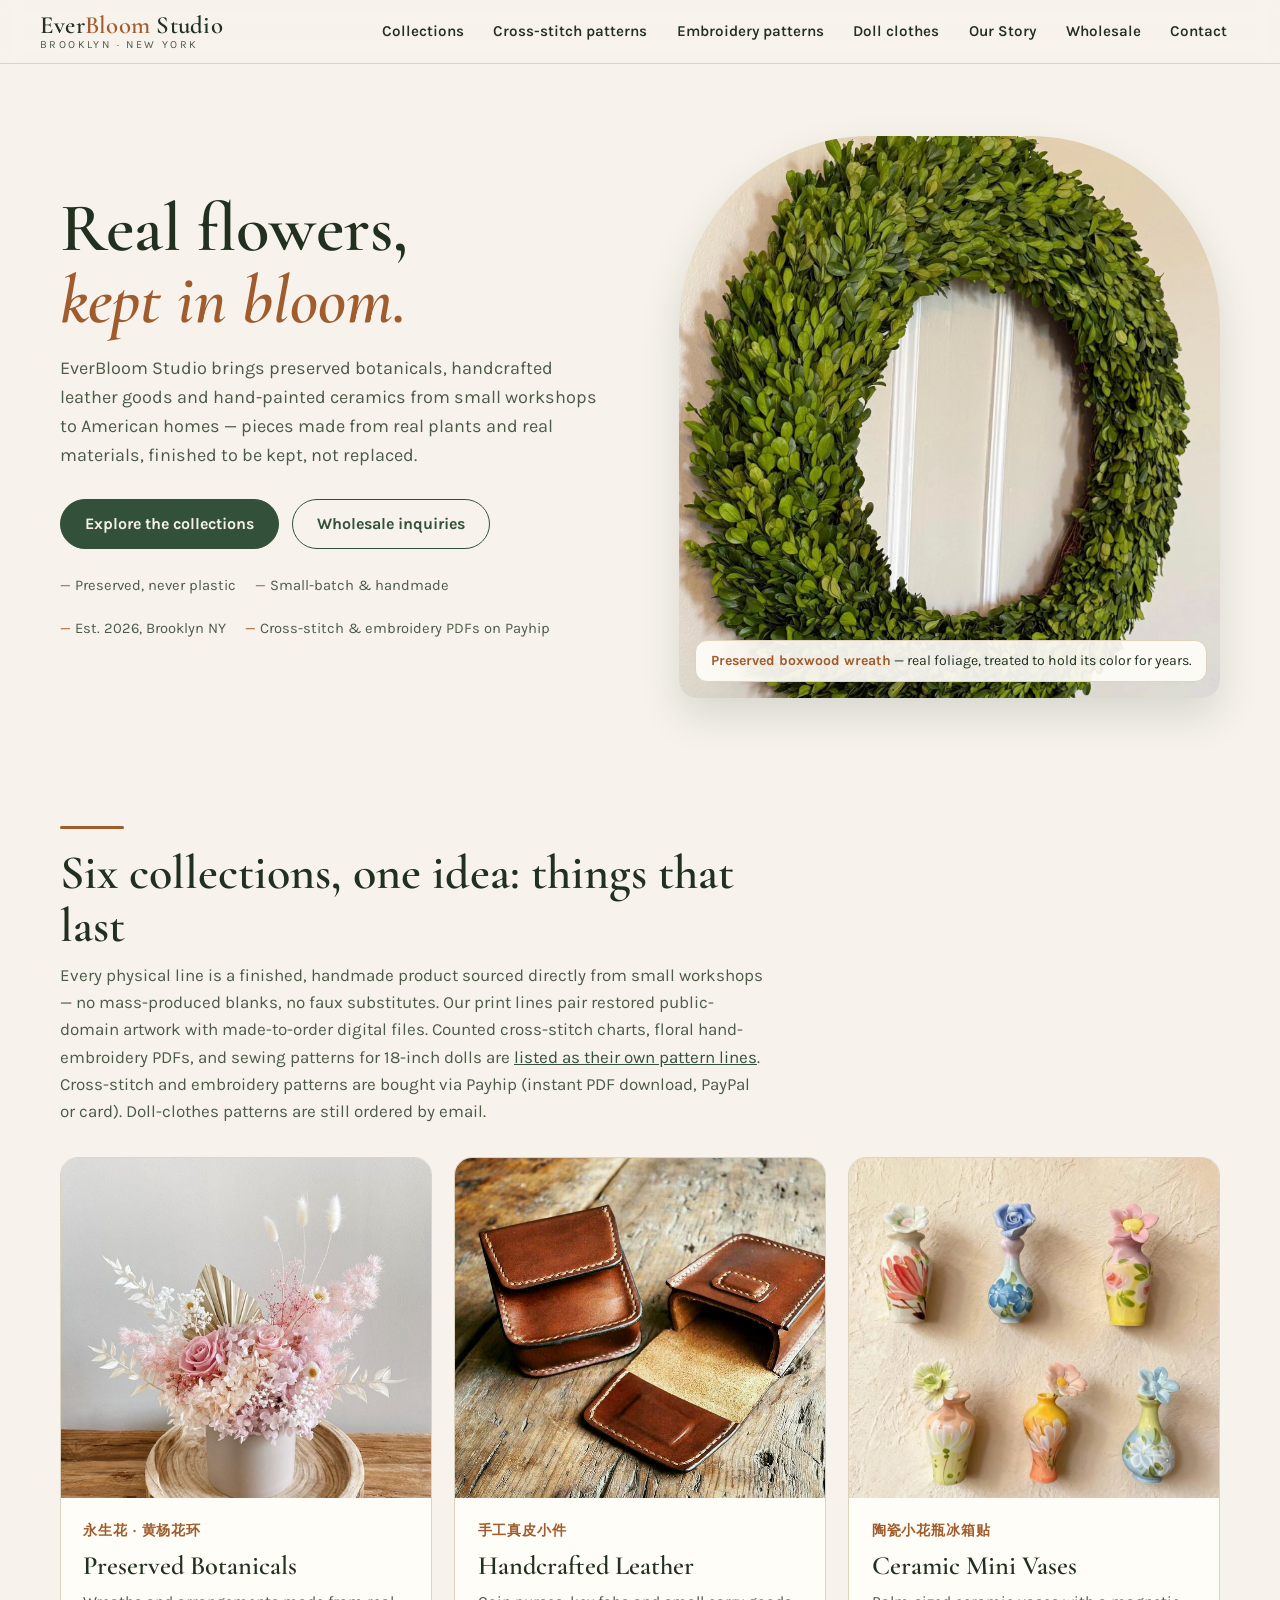
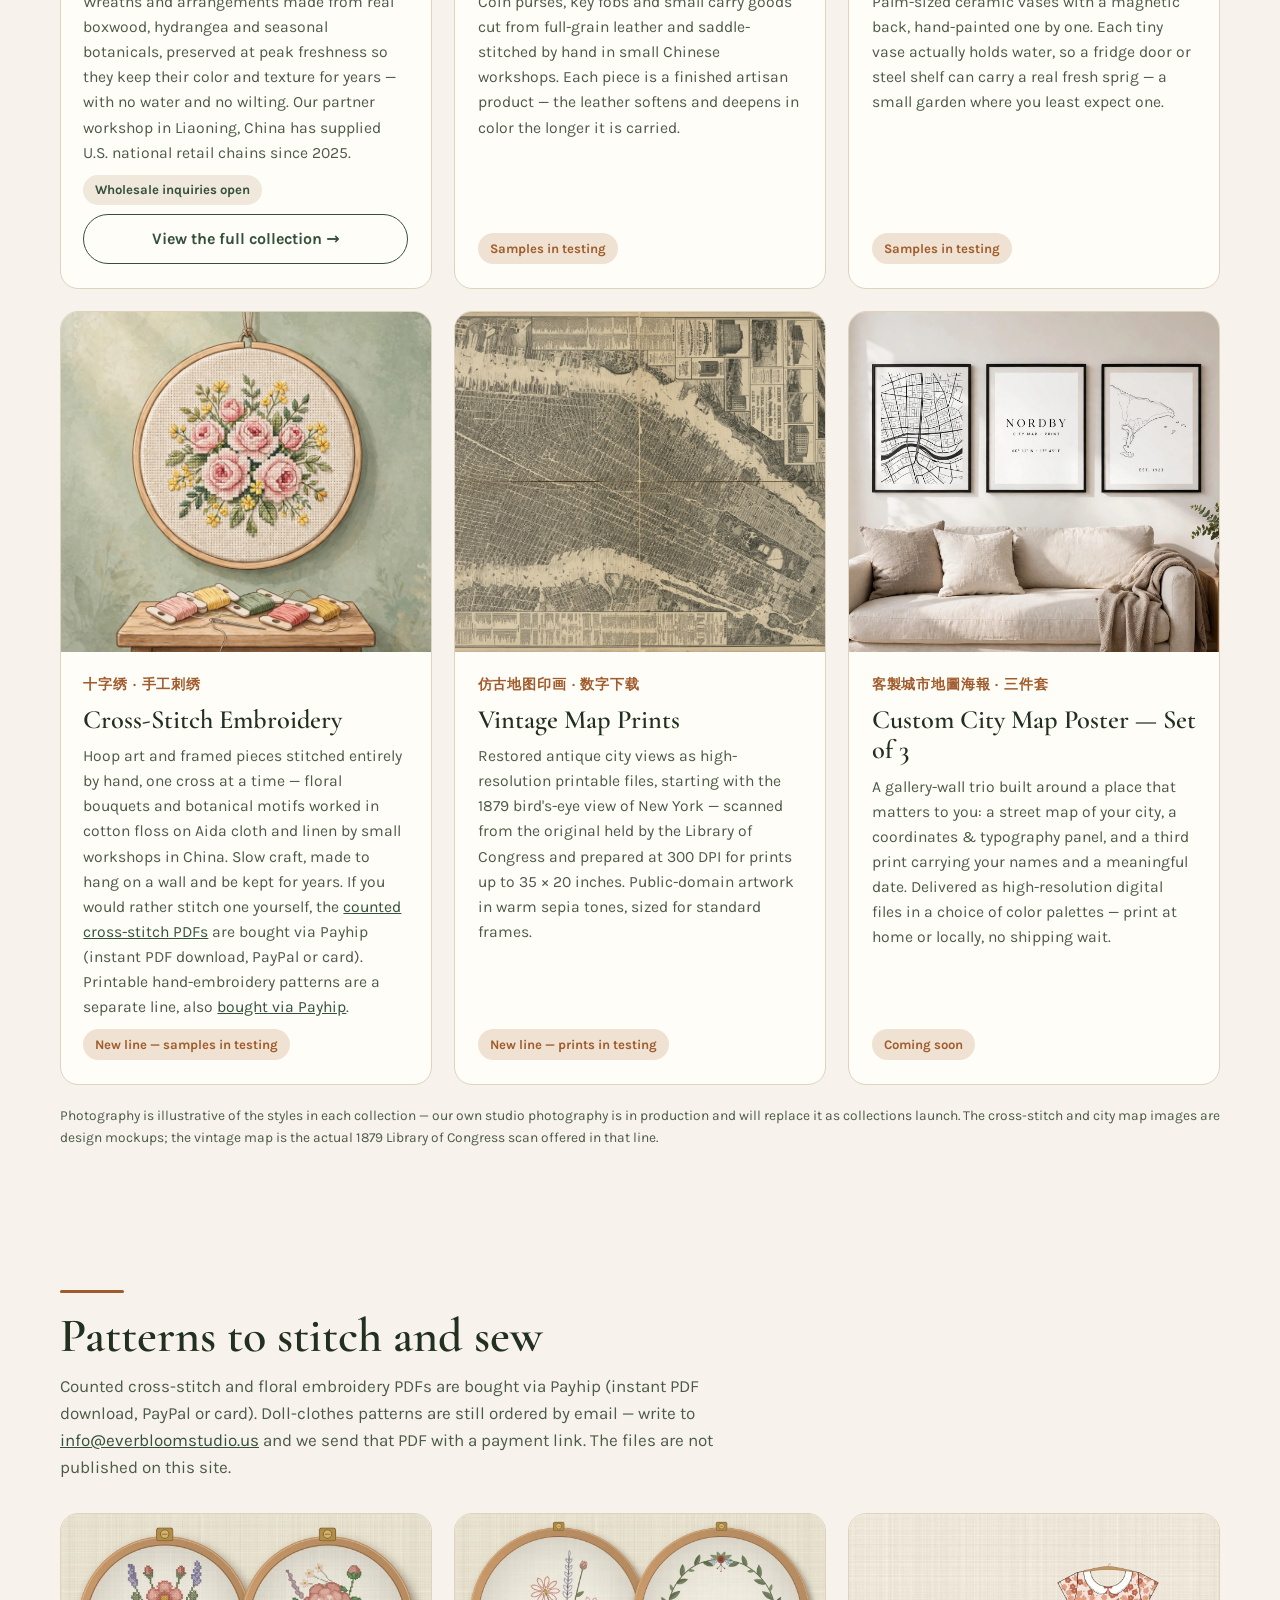
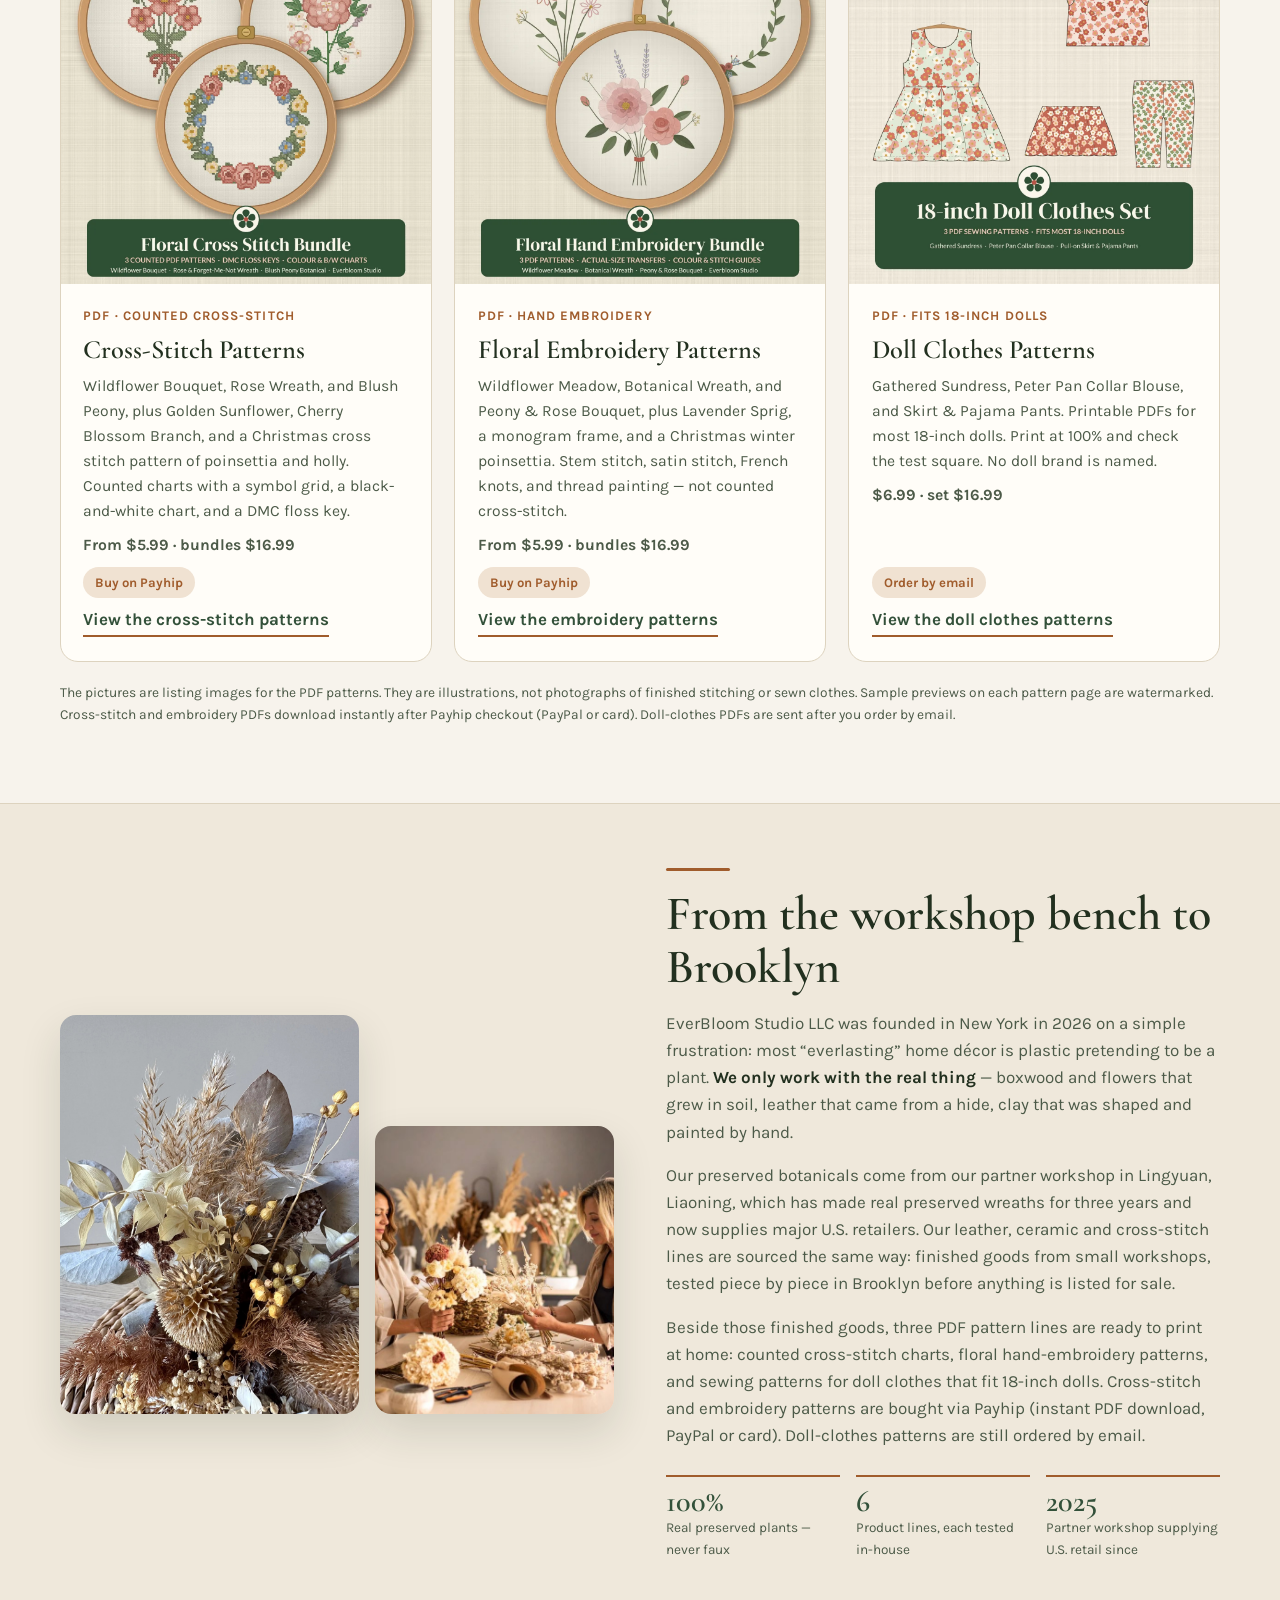
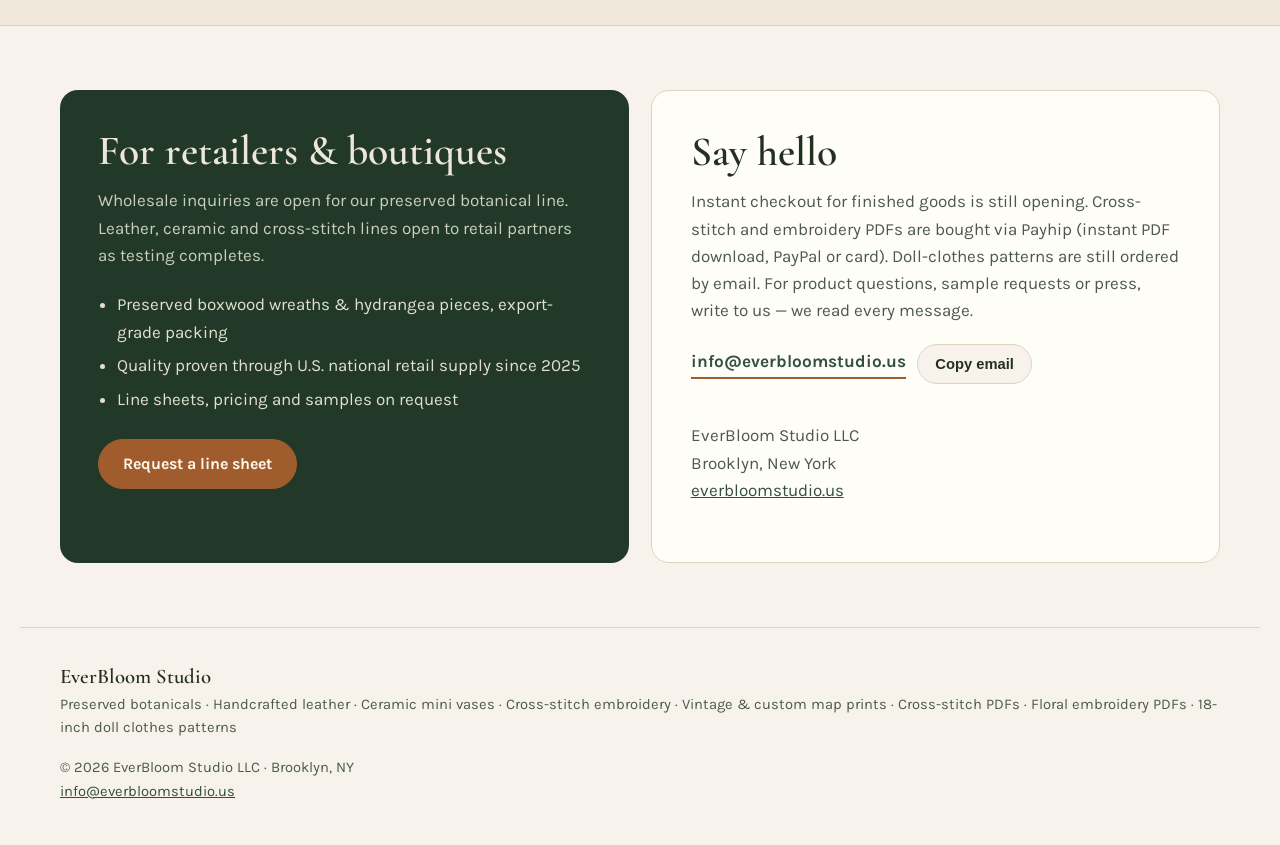
==== commit bb1938fa: "Add eight seasonal Payhip patterns to the stitch pages. List Golden Sunflower, Cherry Blossom Branch" ====
--- a/index.html
+++ b/index.html
@@ -422,7 +422,7 @@
                 to 35 × 20 inches. Public-domain artwork in warm sepia tones, sized
                 for standard frames.
               </p>
-              <span class="tag">New line</span> <a class="btn btn-ghost" href="/patterns/vintage-maps/">View the vintage map prints&rarr;</a>
+              <span class="tag">New line — prints in testing</span>
             </div>
           </article>
           <article class="card reveal">
@@ -457,10 +457,11 @@
               <span class="kicker">PDF · Counted cross-stitch</span>
               <h3>Cross-Stitch Patterns</h3>
               <p>
-                Wildflower Bouquet, Rose Wreath, and Blush Peony. Counted charts with a
-                symbol grid, a black-and-white chart, and a DMC floss key.
-              </p>
-              <p class="card-price">From $5.99 · bundle $16.99</p>
+                Wildflower Bouquet, Rose Wreath, and Blush Peony, plus Golden Sunflower,
+                Cherry Blossom Branch, and a Christmas cross stitch pattern of poinsettia
+                and holly. Counted charts with a symbol grid, a black-and-white chart, and a DMC floss key.
+              </p>
+              <p class="card-price">From $5.99 · bundles $16.99</p>
               <span class="tag">Buy on Payhip</span>
               <a class="more" href="/patterns/cross-stitch/">View the cross-stitch patterns</a>
             </div>
@@ -471,10 +472,11 @@
               <span class="kicker">PDF · Hand embroidery</span>
               <h3>Floral Embroidery Patterns</h3>
               <p>
-                Wildflower Meadow, Botanical Wreath, and Peony &amp; Rose Bouquet, worked
-                in stem stitch, satin stitch, and French knots — not counted cross-stitch.
-              </p>
-              <p class="card-price">From $5.99 · bundle $16.99</p>
+                Wildflower Meadow, Botanical Wreath, and Peony &amp; Rose Bouquet, plus
+                Lavender Sprig, a monogram frame, and a Christmas winter poinsettia.
+                Stem stitch, satin stitch, French knots, and thread painting — not counted cross-stitch.
+              </p>
+              <p class="card-price">From $5.99 · bundles $16.99</p>
               <span class="tag">Buy on Payhip</span>
               <a class="more" href="/patterns/embroidery/">View the embroidery patterns</a>
             </div>
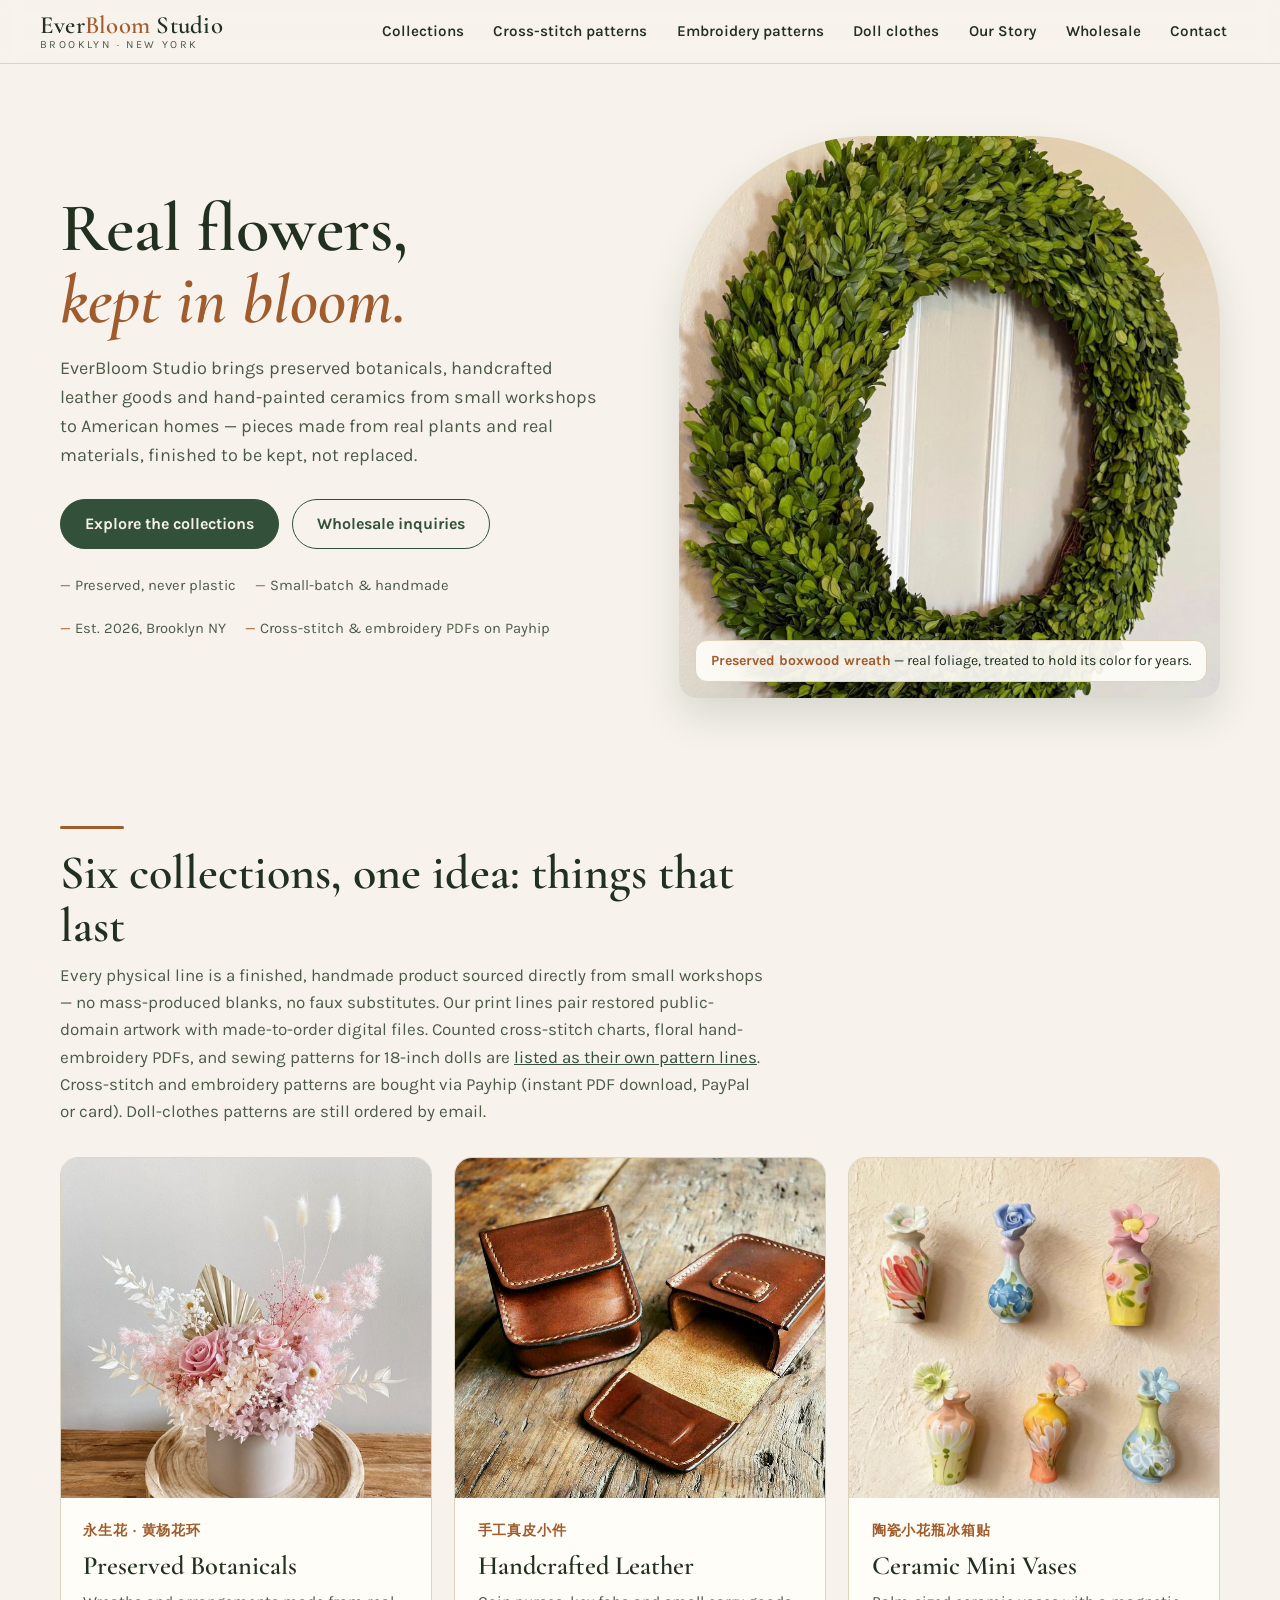
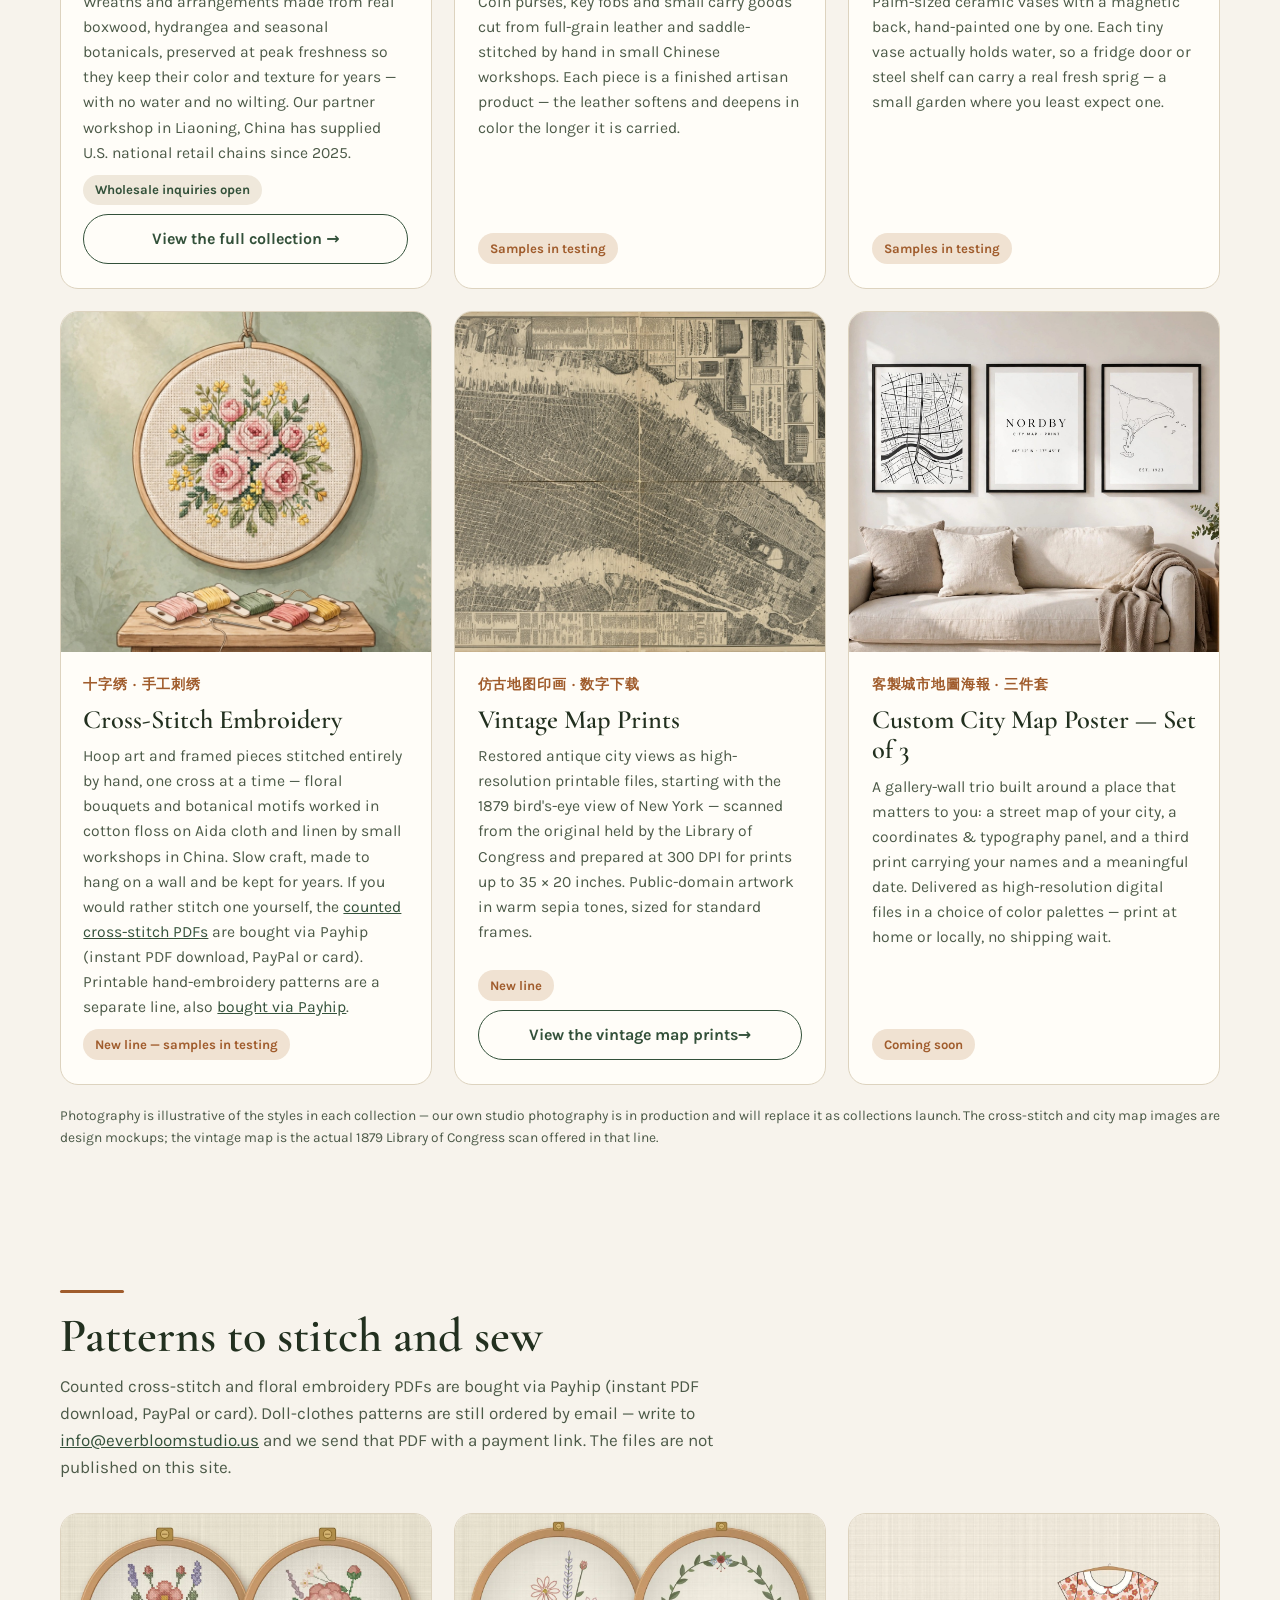
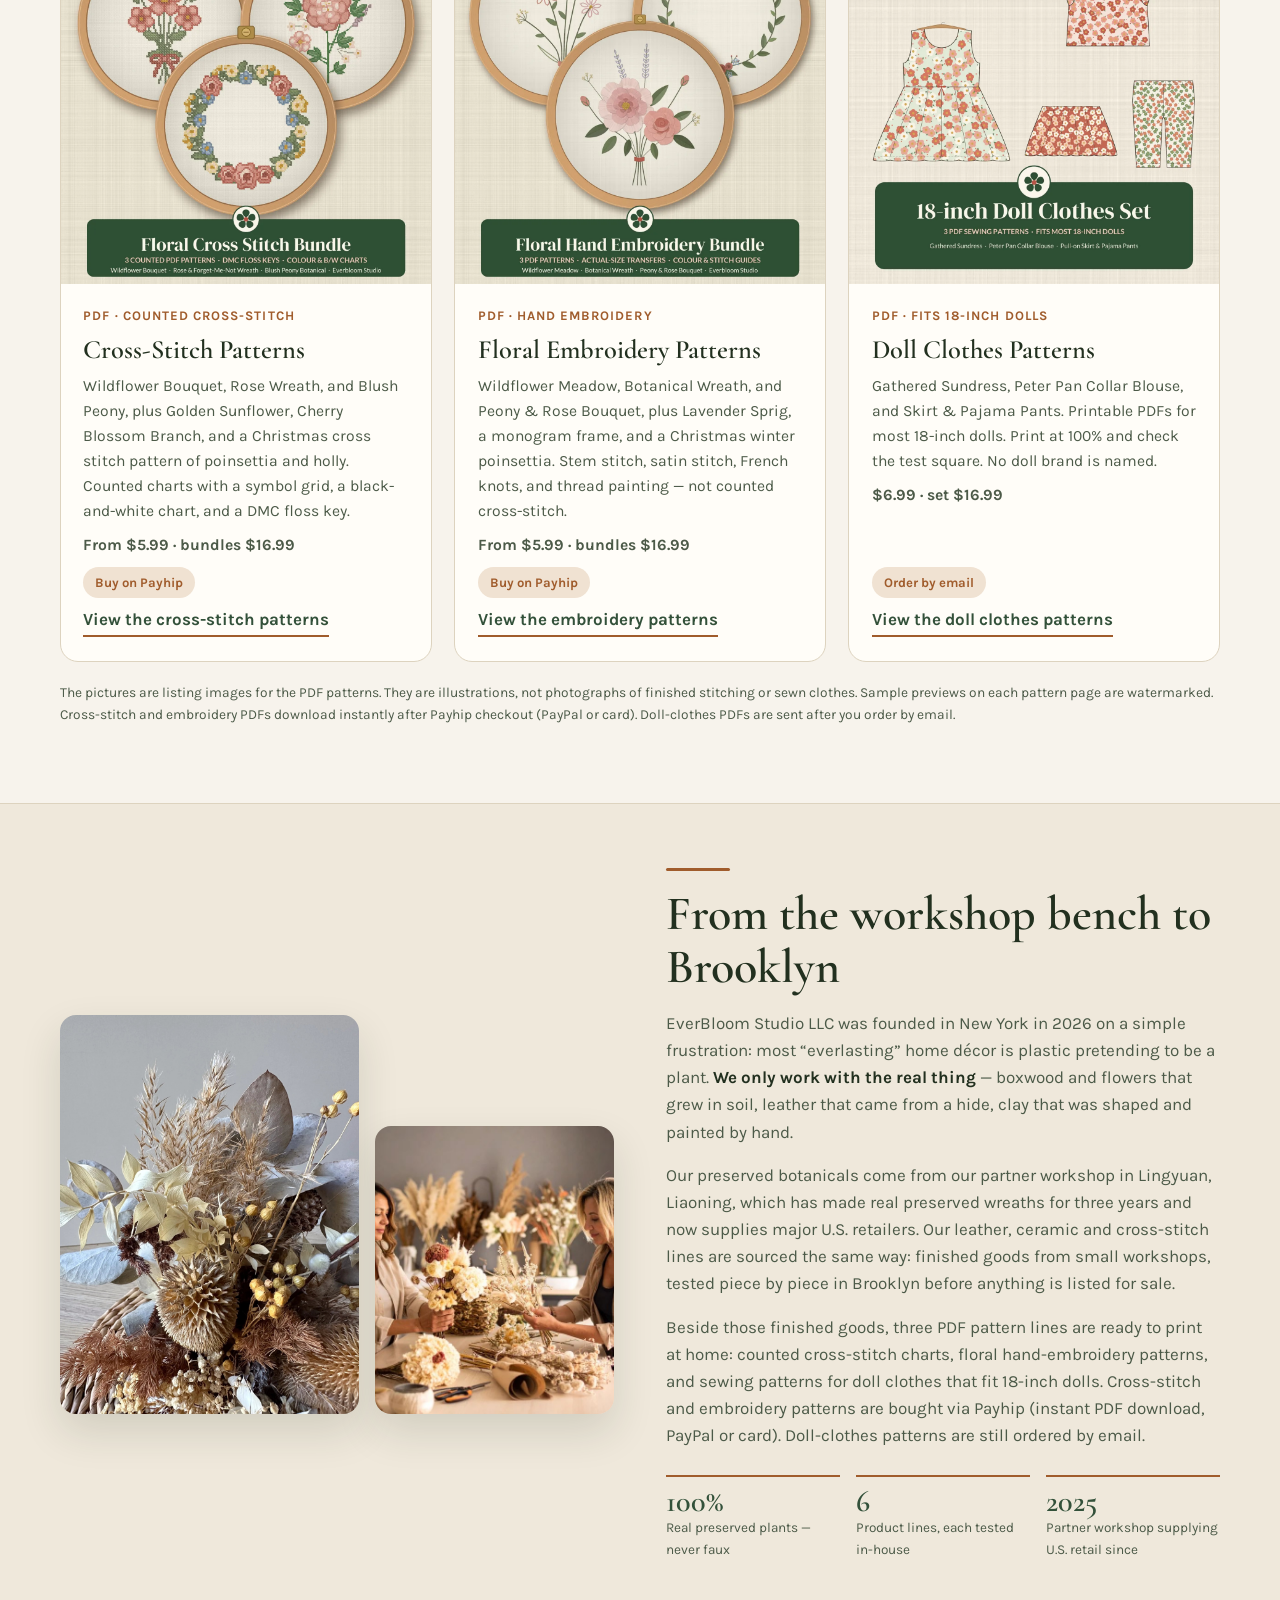
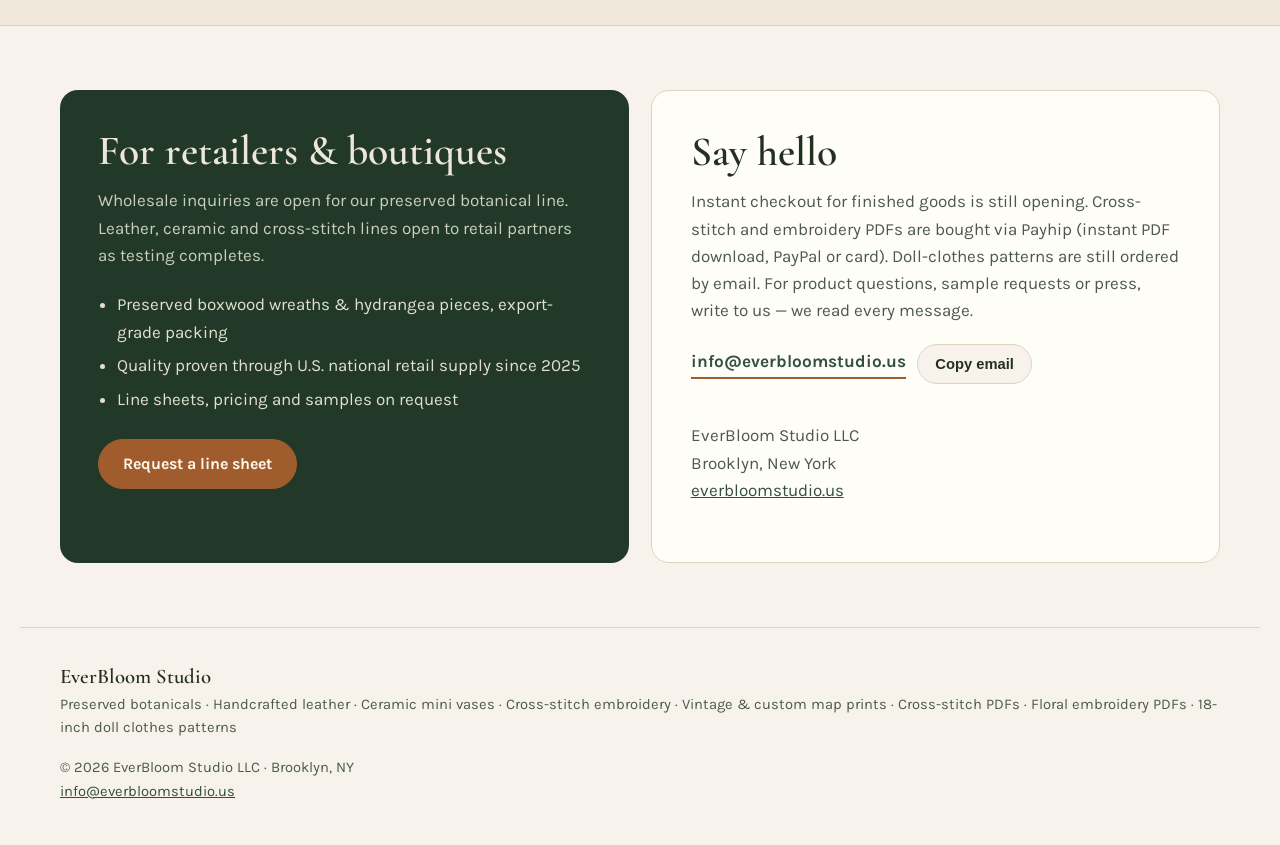
==== commit 94c3a6cc: "Merge main and keep the seasonal Payhip patterns. Keep Boxwood Wreath, Botanical Sprig, and the vint" ====
--- a/index.html
+++ b/index.html
@@ -422,7 +422,7 @@
                 to 35 × 20 inches. Public-domain artwork in warm sepia tones, sized
                 for standard frames.
               </p>
-              <span class="tag">New line — prints in testing</span>
+              <span class="tag">New line</span> <a class="btn btn-ghost" href="/patterns/vintage-maps/">View the vintage map prints&rarr;</a>
             </div>
           </article>
           <article class="card reveal">
